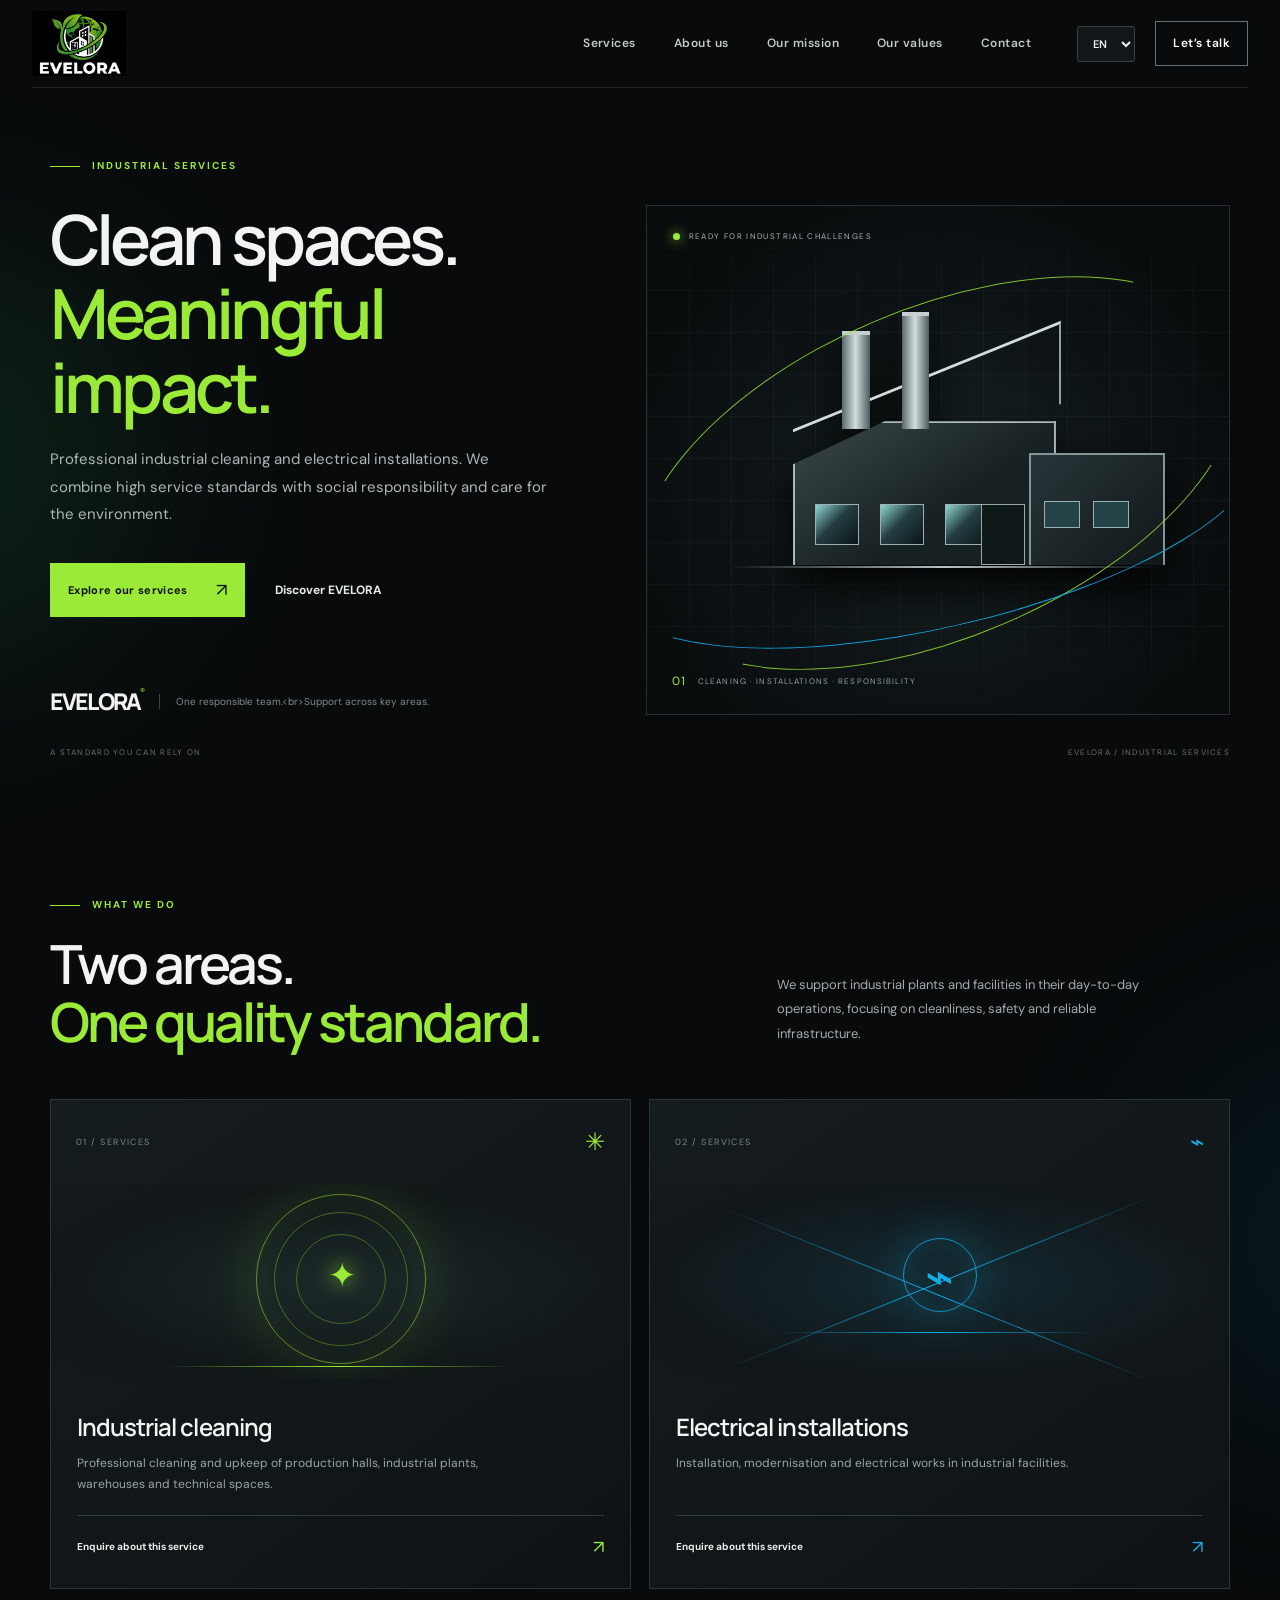
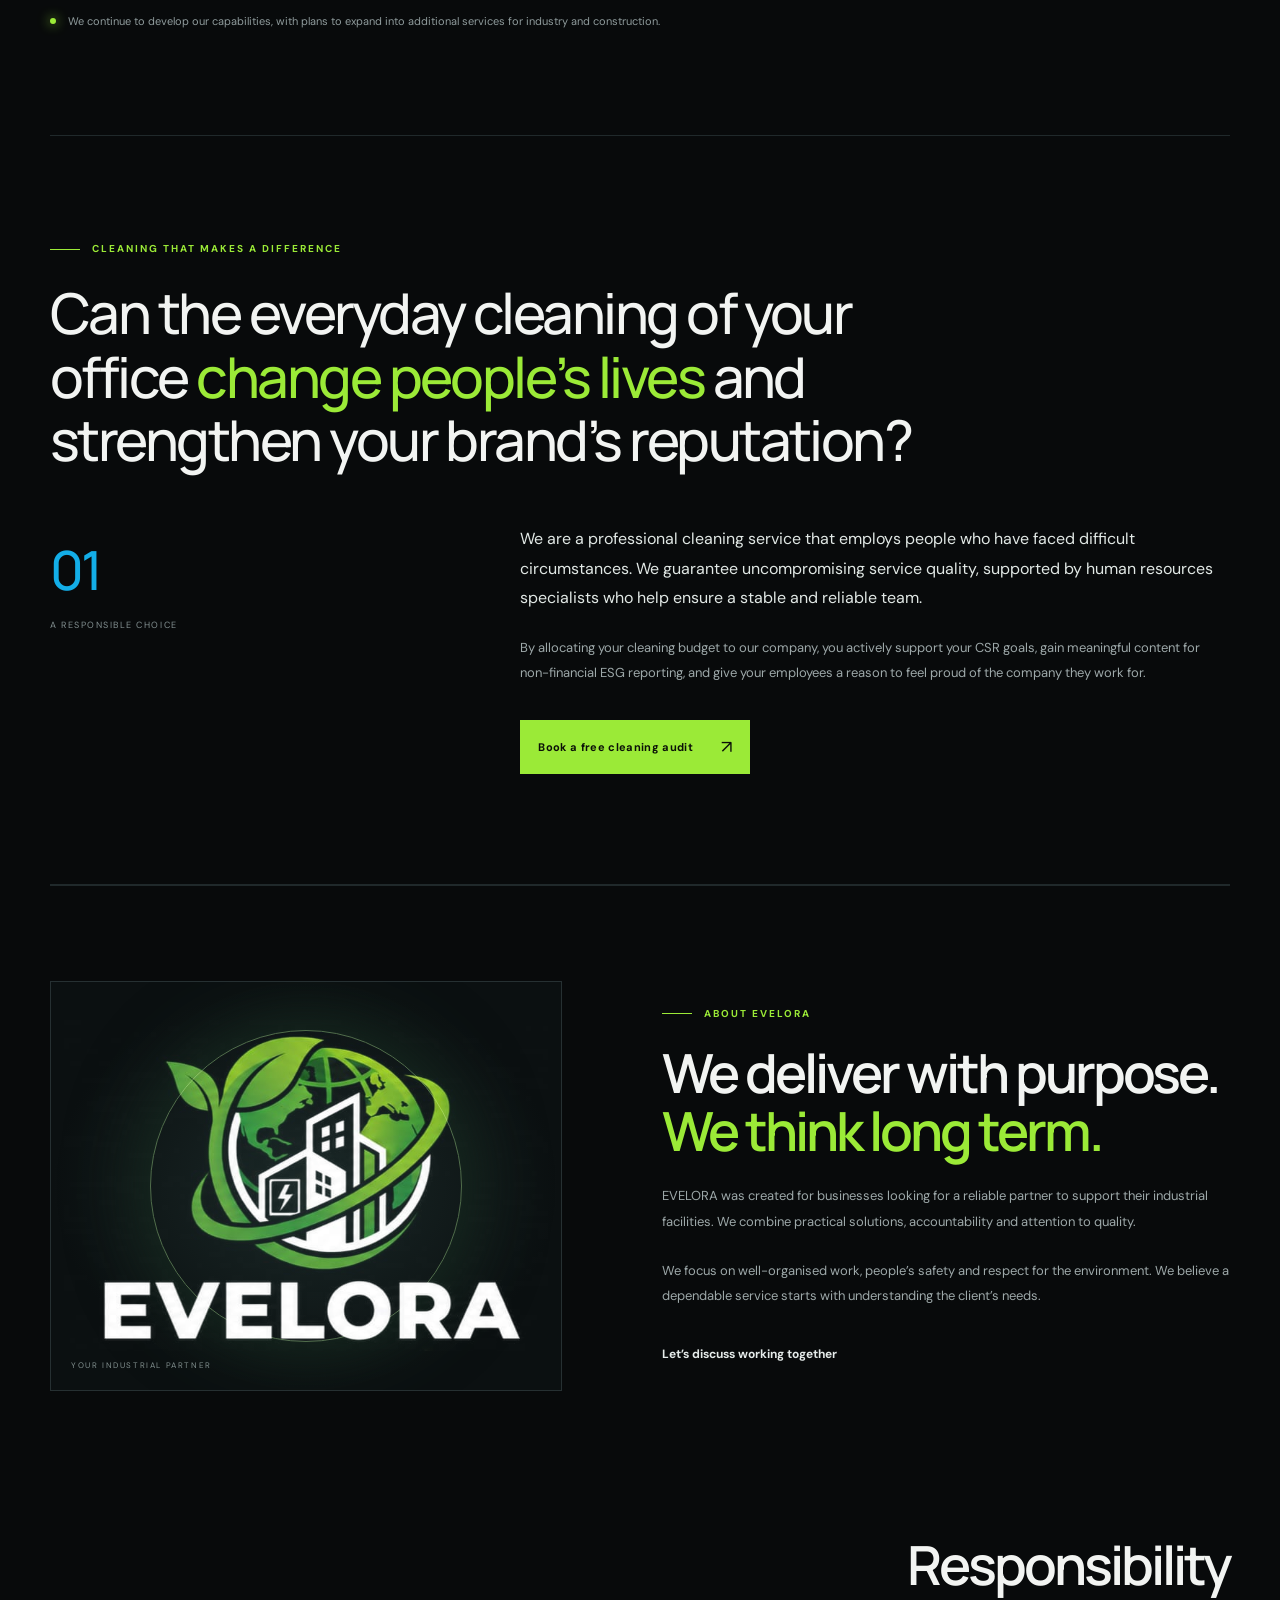
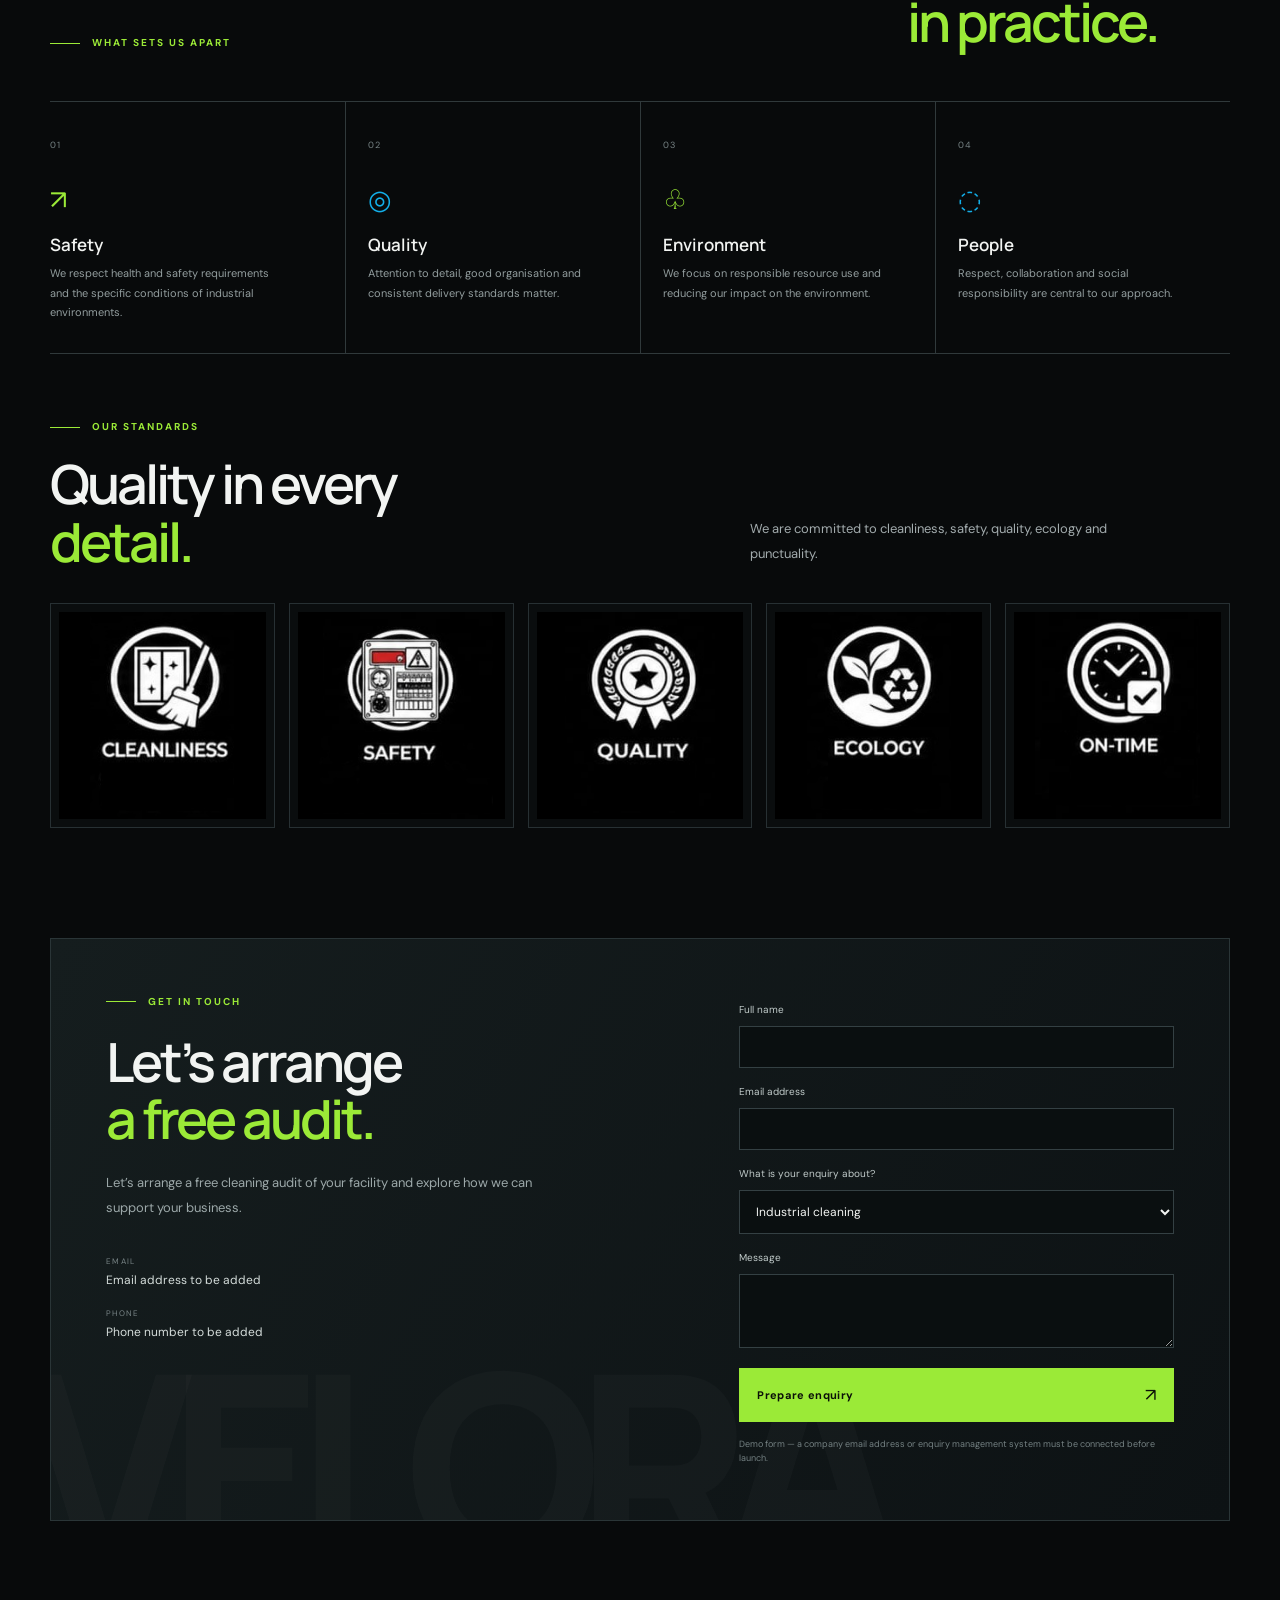
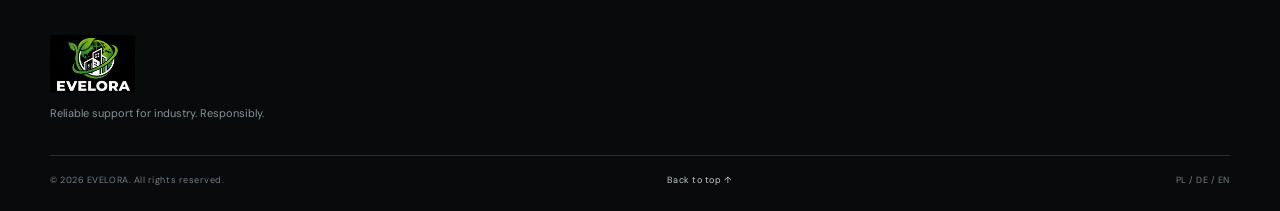
==== index.html @ bf9de06c "Pierwsza wersja strony" ====
<!doctype html>
<html lang="pl">
<head>
  <meta charset="utf-8" />
  <meta name="viewport" content="width=device-width, initial-scale=1" />
  <meta name="theme-color" content="#080a0b" />
  <meta name="description" content="EVELORA — profesjonalne sprzątanie przemysłowe i instalacje elektryczne dla obiektów przemysłowych." />
  <title>EVELORA — Industrial Services</title>
  <link rel="icon" type="image/jpeg" href="assets/sti-logo.jpeg" />
  <link rel="stylesheet" href="styles.css" />
</head>
<body>
  <div class="ambient ambient-one"></div><div class="ambient ambient-two"></div>
  <header class="site-header">
    <a class="brand" href="#top" aria-label="EVELORA — strona główna"><img src="assets/sti-logo.jpeg" alt="Logo EVELORA" /></a>
    <nav class="desktop-nav" aria-label="Main navigation">
      <a href="#services" data-i18n="navServices">Usługi</a>
      <a href="#about" data-i18n="navAbout">O nas</a>
      <a href="#impact" data-i18n="navImpact">Nasza misja</a>
      <a href="#values" data-i18n="navValues">Nasze wartości</a>
      <a href="#contact" data-i18n="navContact">Kontakt</a>
    </nav>
    <div class="header-actions">
      <label class="sr-only" for="language" data-i18n="languageLabel">Wybierz język</label>
      <select id="language" class="language-select" aria-label="Language">
        <option value="pl">PL</option><option value="de">DE</option><option value="en">EN</option>
      </select>
      <a class="header-cta" href="#contact" data-i18n="navCta">Porozmawiajmy</a>
      <button class="menu-toggle" aria-label="Open menu" aria-expanded="false"><span></span><span></span></button>
    </div>
  </header>

  <main id="top">
    <section class="hero section-wrap">
      <div class="hero-copy">
        <div class="eyebrow"><span class="eyebrow-line"></span><span data-i18n="eyebrow">USŁUGI DLA PRZEMYSŁU</span></div>
        <h1 data-i18n-html="heroTitle">Przemysł działa.<br><em>My dbamy o resztę.</em></h1>
        <p class="hero-lead" data-i18n="heroLead">Kompleksowe utrzymanie czystości i instalacje elektryczne dla wymagających obiektów przemysłowych. Odpowiedzialnie, bezpiecznie i z dbałością o każdy detal.</p>
        <div class="hero-buttons"><a class="btn btn-primary" href="#services"><span data-i18n="heroButton">Poznaj nasze usługi</span><b>↗</b></a><a class="text-link" href="#about" data-i18n="heroSecondary">Poznaj EVELORA <span>→</span></a></div>
        <div class="hero-proof"><div class="proof-mark">EVELORA<span>®</span></div><p data-i18n="heroProof">Jedna odpowiedzialna ekipa.<br />Wiele obszarów wsparcia.</p></div>
      </div>
      <div class="hero-visual" aria-label="Industrial facility illustration">
        <div class="visual-grid"></div>
        <div class="visual-tag tag-top"><span class="tag-dot green"></span><span data-i18n="tagIndustrial">GOTOWI NA WYZWANIA PRZEMYSŁU</span></div>
        <div class="visual-building">
          <div class="roof"></div><div class="factory-main"><div class="factory-window"></div><div class="factory-window"></div><div class="factory-window"></div><div class="factory-door"></div></div>
          <div class="factory-wing"><div class="wing-window"></div><div class="wing-window"></div></div>
          <div class="stack stack-one"></div><div class="stack stack-two"></div>
          <div class="ground-line"></div>
        </div>
        <div class="visual-orbit orbit-green"></div><div class="visual-orbit orbit-blue"></div>
        <div class="visual-caption"><span class="caption-number">01</span><span data-i18n="visualCaption">CZYSTOŚĆ · INSTALACJE · ODPOWIEDZIALNOŚĆ</span></div>
      </div>
      <div class="hero-bottomline"><span data-i18n="heroBottomLeft">STANDARD, NA KTÓRYM MOŻESZ POLEGAĆ</span><span>EVELORA / INDUSTRIAL SERVICES</span></div>
    </section>

    <section class="services section-wrap" id="services">
      <div class="section-heading"><div><div class="eyebrow"><span class="eyebrow-line"></span><span data-i18n="servicesEyebrow">CO ROBIMY</span></div><h2 data-i18n-html="servicesTitle">Dwa obszary.<br /><em>Jeden standard jakości.</em></h2></div><p data-i18n="servicesIntro">Wspieramy zakłady i obiekty przemysłowe w codziennym funkcjonowaniu, dbając o porządek, bezpieczeństwo i niezawodność infrastruktury.</p></div>
      <div class="service-grid">
        <article class="service-card service-clean"><div class="card-top"><span class="card-index">01 / SERVICES</span><span class="card-icon">✳</span></div><div class="service-art art-clean"><div class="clean-ring"></div><div class="clean-spark">✦</div><div class="clean-lines"></div></div><div class="card-content"><h3 data-i18n="cleanTitle">Sprzątanie przemysłowe</h3><p data-i18n="cleanText">Profesjonalne utrzymanie czystości w halach, zakładach produkcyjnych, magazynach i przestrzeniach technicznych.</p><a href="#contact" class="card-link"><span data-i18n="askAbout">Zapytaj o usługę</span><b>↗</b></a></div></article>
        <article class="service-card service-electric"><div class="card-top"><span class="card-index">02 / SERVICES</span><span class="card-icon">⌁</span></div><div class="service-art art-electric"><div class="electric-core"></div><div class="electric-path path-a"></div><div class="electric-path path-b"></div><div class="electric-path path-c"></div></div><div class="card-content"><h3 data-i18n="electricTitle">Instalacje elektryczne</h3><p data-i18n="electricText">Wykonywanie, modernizacja i prace przy instalacjach elektrycznych w obiektach przemysłowych.</p><a href="#contact" class="card-link"><span data-i18n="askAbout">Zapytaj o usługę</span><b>↗</b></a></div></article>
      </div>
      <p class="future-note"><span class="future-dot"></span><span data-i18n="futureNote">Rozwijamy kompetencje, aby w przyszłości rozszerzać ofertę o kolejne usługi dla przemysłu i budownictwa.</span></p>
    </section>

    <section class="impact section-wrap" id="impact">
      <div class="impact-heading"><div class="eyebrow"><span class="eyebrow-line"></span><span data-i18n="impactEyebrow">SPRZĄTANIE, KTÓRE MA ZNACZENIE</span></div><h2 data-i18n-html="impactTitle">Czy codzienne sprzątanie Waszego biura może <em>zmieniać ludzkie życie</em> i budować silny wizerunek Waszej marki?</h2></div>
      <div class="impact-content"><div class="impact-mark"><span class="impact-number">01</span><span data-i18n="impactMark">ODPOWIEDZIALNY WYBÓR</span></div><div class="impact-copy"><p class="impact-lead" data-i18n="impactLead">Jesteśmy profesjonalnym serwisem sprzątającym, który zatrudnia osoby po przejściach. Gwarantujemy bezkompromisową jakość usług, nad którą czuwają specjaliści od zarządzania zasobami ludzkimi, zapewniając stabilność i rzetelność personelu.</p><p data-i18n="impactBody">Przekierowując budżet na utrzymanie czystości do naszej firmy, automatycznie realizujecie założenia CSR, zyskujecie materiał do raportów niefinansowych (ESG) i dajecie pracownikom powód do dumy z firmy, w której pracują.</p><a class="btn btn-primary impact-cta" href="#contact"><span data-i18n="impactCta">Umów bezpłatny audyt czystości</span><b>↗</b></a></div></div>
    </section>

    <section class="about section-wrap" id="about"><div class="about-visual"><img src="assets/sti-logo.jpeg" alt="EVELORA" /><span class="about-vertical" data-i18n="aboutVertical">PARTNER DLA PRZEMYSŁU</span></div><div class="about-copy"><div class="eyebrow"><span class="eyebrow-line"></span><span data-i18n="aboutEyebrow">POZNAJ EVELORA</span></div><h2 data-i18n-html="aboutTitle">Działamy konkretnie.<br /><em>Myślimy długofalowo.</em></h2><p data-i18n="aboutText">EVELORA powstało z myślą o firmach, które potrzebują rzetelnego partnera do obsługi obiektów przemysłowych. Łączymy praktyczne podejście, odpowiedzialność i dbałość o standard wykonania.</p><p data-i18n="aboutText2">Stawiamy na dobrą organizację pracy, bezpieczeństwo ludzi i poszanowanie środowiska. Wierzymy, że solidna usługa zaczyna się od zrozumienia potrzeb klienta.</p><a class="text-link" href="#contact" data-i18n="aboutLink">Porozmawiajmy o współpracy <span>→</span></a></div></section>

    <section class="values section-wrap" id="values"><div class="values-head"><div class="eyebrow"><span class="eyebrow-line"></span><span data-i18n="valuesEyebrow">CO NAS WYRÓŻNIA</span></div><h2 data-i18n-html="valuesTitle">Odpowiedzialność<br /><em>w praktyce.</em></h2></div><div class="values-grid"><article class="value-item"><span class="value-num">01</span><div class="value-symbol green-symbol">↗</div><h3 data-i18n="value1Title">Bezpieczeństwo</h3><p data-i18n="value1Text">Pracujemy z poszanowaniem zasad BHP i specyfiki środowiska przemysłowego.</p></article><article class="value-item"><span class="value-num">02</span><div class="value-symbol blue-symbol">◎</div><h3 data-i18n="value2Title">Jakość</h3><p data-i18n="value2Text">Liczy się dokładność, dobra organizacja i konsekwentny standard realizacji.</p></article><article class="value-item"><span class="value-num">03</span><div class="value-symbol green-symbol">♧</div><h3 data-i18n="value3Title">Środowisko</h3><p data-i18n="value3Text">Zwracamy uwagę na racjonalne wykorzystanie zasobów i ograniczanie wpływu na otoczenie.</p></article><article class="value-item"><span class="value-num">04</span><div class="value-symbol blue-symbol">◌</div><h3 data-i18n="value4Title">Ludzie</h3><p data-i18n="value4Text">Szacunek, współpraca i odpowiedzialność społeczna są częścią naszego podejścia.</p></article></div></section>
    <section class="standards section-wrap" aria-labelledby="standardsTitle">
      <div class="standards-heading">
        <div class="eyebrow"><span class="eyebrow-line"></span><span data-i18n="standardsEyebrow">NASZE STANDARDY</span></div>
        <h2 id="standardsTitle" data-i18n-html="standardsTitle">Jakość w każdym<br /><em>detalu.</em></h2>
        <p data-i18n="standardsIntro">Dbamy o czystość, bezpieczeństwo, jakość, ekologię i terminowość.</p>
      </div>
      <div class="standards-grid">
        <article class="standard-item"><img src="assets/czystoscPL.jpeg" data-standard-image="czystosc" alt="" /><span class="sr-only" data-i18n="standardClean">Czystość</span></article>
        <article class="standard-item"><img src="assets/bazpieczenstwoPL.jpeg" data-standard-image="bazpieczenstwo" alt="" /><span class="sr-only" data-i18n="standardSafety">Bezpieczeństwo</span></article>
        <article class="standard-item"><img src="assets/jakoscPL.jpeg" data-standard-image="jakosc" alt="" /><span class="sr-only" data-i18n="standardQuality">Jakość</span></article>
        <article class="standard-item"><img src="assets/ekologiaPL.jpeg" data-standard-image="ekologia" alt="" /><span class="sr-only" data-i18n="standardEcology">Ekologia</span></article>
        <article class="standard-item"><img src="assets/terminowoPL.jpeg" data-standard-image="terminowo" alt="" /><span class="sr-only" data-i18n="standardOnTime">Terminowość</span></article>
      </div>
    </section>

    <section class="contact section-wrap" id="contact"><div class="contact-panel"><div class="contact-copy"><div class="eyebrow"><span class="eyebrow-line"></span><span data-i18n="contactEyebrow">SKONTAKTUJ SIĘ Z NAMI</span></div><h2 data-i18n-html="contactTitle">Umówmy się na<br /><em>bezpłatny audyt.</em></h2><p data-i18n="contactText">Umówmy się na bezpłatny audyt czystości Państwa obiektu i sprawdźmy, jak możemy wesprzeć Wasz biznes.</p><div class="contact-detail"><span class="detail-label" data-i18n="contactEmailLabel">E-MAIL</span><span data-i18n="contactEmailPlaceholder">Adres e-mail do uzupełnienia</span></div><div class="contact-detail"><span class="detail-label" data-i18n="contactPhoneLabel">TELEFON</span><span data-i18n="contactPhonePlaceholder">Numer telefonu do uzupełnienia</span></div></div><form class="contact-form" id="contactForm"><label for="name" data-i18n="formName">Imię i nazwisko</label><input id="name" name="name" required placeholder=" " /><label for="email" data-i18n="formEmail">Adres e-mail</label><input id="email" name="email" type="email" required placeholder=" " /><label for="service" data-i18n="formService">Czego dotyczy zapytanie?</label><select id="service" name="service"><option value="clean" data-i18n="formClean">Sprzątanie przemysłowe</option><option value="electric" data-i18n="formElectric">Instalacje elektryczne</option><option value="other" data-i18n="formOther">Inne / współpraca</option></select><label for="message" data-i18n="formMessage">Wiadomość</label><textarea id="message" name="message" rows="3" required></textarea><button class="btn btn-primary form-submit" type="submit"><span data-i18n="formSubmit">Przygotuj zapytanie</span><b>↗</b></button><p class="form-note" id="formNote" data-i18n="formNote">Formularz demonstracyjny — przed publikacją należy podłączyć firmowy adres e-mail lub system obsługi zapytań.</p></form></div></section>
  </main>

  <footer class="site-footer section-wrap"><a class="footer-brand" href="#top"><img src="assets/sti-logo.jpeg" alt="EVELORA" /></a><p data-i18n="footerClaim">Solidne wsparcie dla przemysłu. Odpowiedzialnie.</p><div class="footer-bottom"><span>© <span id="year"></span> EVELORA. <span data-i18n="rights">Wszelkie prawa zastrzeżone.</span></span><a href="#top" data-i18n="backTop">Wróć na górę ↑</a><span>PL / DE / EN</span></div></footer>
  <script src="script.js"></script>
</body>
</html>
---- styles.css ----
@import url('https://fonts.googleapis.com/css2?family=DM+Sans:wght@400;500;600;700&family=Manrope:wght@400;500;600;700;800&display=swap');
:root{--bg:#080a0b;--panel:#101416;--panel2:#141a1c;--line:#293033;--white:#f2f4f2;--muted:#a2abad;--green:#9bea37;--blue:#13aee8;--font:'DM Sans',Arial,sans-serif;--display:'Manrope','DM Sans',Arial,sans-serif}*{box-sizing:border-box}html{scroll-behavior:smooth;scroll-padding-top:90px}body{margin:0;background:var(--bg);color:var(--white);font-family:var(--font);line-height:1.6;overflow-x:hidden}a{color:inherit;text-decoration:none}.ambient{position:absolute;pointer-events:none;filter:blur(110px);opacity:.11;border-radius:50%;z-index:-1}.ambient-one{width:420px;height:420px;background:#31d47d;top:250px;left:-270px}.ambient-two{width:380px;height:380px;background:#078ecb;top:1050px;right:-260px}.section-wrap{width:min(1180px,calc(100% - 64px));margin-inline:auto}.site-header{height:88px;width:min(1320px,calc(100% - 64px));margin:auto;display:flex;align-items:center;justify-content:space-between;border-bottom:1px solid rgba(255,255,255,.09);position:relative;z-index:10}.brand{width:94px;height:74px;display:flex;align-items:center;overflow:hidden}.brand img{width:100%;height:100%;object-fit:contain}.desktop-nav{display:flex;gap:38px;margin-left:auto;margin-right:46px}.desktop-nav a,.header-cta{font-size:12px;font-weight:600;letter-spacing:.04em;color:#c2c9c9;transition:color .2s}.desktop-nav a:hover,.text-link:hover{color:var(--green)}.header-actions{display:flex;align-items:center;gap:20px}.language-select{background:#111719;color:#eaf0ef;border:1px solid #354044;border-radius:3px;padding:9px 11px;font:600 11px var(--font);cursor:pointer}.header-cta{border:1px solid #657174;padding:12px 17px;color:white}.header-cta:hover{border-color:var(--green);color:var(--green)}.menu-toggle{display:none;background:none;border:0;padding:8px}.menu-toggle span{display:block;width:22px;height:2px;background:#fff;margin:5px}.hero{min-height:670px;display:grid;grid-template-columns:1fr 1.04fr;align-items:center;gap:34px;padding-top:55px;position:relative}.hero-copy{padding:15px 0 60px;position:relative;z-index:2}.eyebrow{display:flex;align-items:center;gap:12px;color:var(--green);font-size:10px;font-weight:700;letter-spacing:.2em}.eyebrow-line{height:1px;width:30px;background:var(--green)}h1,h2,h3,p{margin-top:0}h1,h2{font-family:var(--display);letter-spacing:-.055em;font-weight:600;line-height:1.07}h1{font-size:clamp(43px,5.4vw,70px);margin:28px 0 22px}h1 em,h2 em{font-style:normal;color:var(--green)}.hero-lead{max-width:500px;color:#aeb7b8;font-size:15px;line-height:1.85}.hero-buttons{display:flex;align-items:center;gap:30px;margin-top:34px}.btn{display:inline-flex;align-items:center;justify-content:space-between;gap:28px;padding:15px 18px;border:0;font:700 11px var(--font);letter-spacing:.03em;cursor:pointer}.btn-primary{background:var(--green);color:#0b1008;transition:transform .2s,background .2s}.btn-primary:hover{background:#b4ff59;transform:translateY(-2px)}.btn b{font-size:18px;font-weight:400}.text-link{font-size:12px;font-weight:700;color:#e5ebea;transition:color .2s}.text-link span{color:var(--green);margin-left:8px;font-size:17px}.hero-proof{display:flex;align-items:center;gap:16px;margin-top:68px}.proof-mark{font:800 23px var(--display);letter-spacing:-.08em;color:#f1f3f2}.proof-mark span{font:10px var(--font);vertical-align:top;color:var(--green)}.hero-proof p{font-size:10px;line-height:1.5;color:#7f8a8c;margin:0;padding-left:16px;border-left:1px solid #3a4446}.hero-visual{height:510px;position:relative;overflow:hidden;background:radial-gradient(ellipse at 50% 56%,#1b2828 0%,#0d1315 48%,#090c0d 78%);border:1px solid #263033}.visual-grid{position:absolute;inset:0;background-image:linear-gradient(rgba(255,255,255,.035) 1px,transparent 1px),linear-gradient(90deg,rgba(255,255,255,.035) 1px,transparent 1px);background-size:42px 42px;mask-image:linear-gradient(transparent,#000 20%,#000 80%,transparent)}.visual-tag{position:absolute;top:24px;left:26px;z-index:4;font-size:8px;letter-spacing:.17em;color:#aab4b4;display:flex;align-items:center;gap:9px}.tag-dot,.future-dot{width:7px;height:7px;border-radius:50%;background:var(--green);box-shadow:0 0 12px var(--green)}.visual-building{position:absolute;width:78%;height:48%;left:11%;top:27%;filter:drop-shadow(0 20px 25px #000)}.factory-main{position:absolute;left:18%;bottom:9%;width:58%;height:59%;border:2px solid #aab8b9;border-bottom:0;background:linear-gradient(145deg,#39484a,#172022 60%);clip-path:polygon(0 30%,35% 0,100% 0,100% 100%,0 100%)}.roof{position:absolute;left:18%;top:13%;width:59%;height:34%;border-top:3px solid #d4dddd;transform:skewY(-22deg);border-right:2px solid #91a1a3}.factory-wing{position:absolute;right:0;bottom:9%;width:30%;height:46%;border:2px solid #849597;background:linear-gradient(135deg,#283538,#101719);border-bottom:0}.factory-window{display:inline-block;width:17%;height:29%;margin:31% 0 0 8%;border:1px solid #9cb0b1;background:linear-gradient(135deg,#8dd6d0,#243e42 45%,#0b1416)}.factory-door{position:absolute;bottom:0;right:11%;height:43%;width:17%;border:1px solid #9aa8a8;background:#10191a}.wing-window{display:inline-block;width:27%;height:24%;margin:35% 0 0 10%;border:1px solid #9cb0b1;background:#244347}.stack{position:absolute;bottom:65%;width:6%;height:40%;background:linear-gradient(90deg,#58696b,#d4dddd 48%,#4b5b5d);border-top:4px solid #c7d0d0}.stack-one{left:29%}.stack-two{left:42%;height:48%;bottom:65%}.ground-line{position:absolute;bottom:8%;left:4%;width:95%;height:2px;background:linear-gradient(90deg,transparent,#b7c5c4,transparent)}.visual-orbit{position:absolute;border:1px solid transparent;border-radius:50%;transform:rotate(-23deg)}.orbit-green{width:110%;height:65%;left:-5%;top:20%;border-top-color:#9bea37;border-bottom-color:#9bea37;opacity:.8}.orbit-blue{width:115%;height:44%;left:-8%;top:39%;border-bottom-color:#12aee8;opacity:.9;transform:rotate(-13deg)}.visual-caption{position:absolute;bottom:23px;left:25px;right:25px;display:flex;align-items:center;gap:12px;font-size:8px;letter-spacing:.14em;color:#94a0a1}.caption-number{color:var(--green);font-size:12px}.hero-bottomline{position:absolute;bottom:18px;left:0;right:0;display:flex;justify-content:space-between;font-size:8px;letter-spacing:.16em;color:#667173}.services{padding:120px 0 105px}.section-heading{display:grid;grid-template-columns:1fr .7fr;align-items:end;gap:80px;margin-bottom:48px}.section-heading h2,.about h2,.values h2,.contact h2{font-size:clamp(36px,4.3vw,54px);margin:22px 0 0}.section-heading>p{max-width:400px;color:var(--muted);font-size:13px;line-height:1.9;margin-bottom:4px}.service-grid{display:grid;grid-template-columns:1fr 1fr;gap:18px}.service-card{min-height:490px;background:linear-gradient(145deg,#151c1e,#0e1214);border:1px solid #2a3436;position:relative;overflow:hidden;display:flex;flex-direction:column}.card-top{padding:23px 25px;display:flex;justify-content:space-between;align-items:center;position:relative;z-index:2}.card-index{font-size:9px;letter-spacing:.16em;color:#788486}.card-icon{font-size:24px;color:var(--green)}.service-electric .card-icon{color:var(--blue)}.service-art{height:195px;position:relative;overflow:hidden;background:radial-gradient(ellipse at center,#1c2929,#111718 68%,transparent)}.clean-ring{position:absolute;width:170px;height:170px;border:1px solid rgba(155,234,55,.55);border-radius:50%;left:calc(50% - 85px);top:10px;box-shadow:0 0 55px rgba(155,234,55,.12),inset 0 0 35px rgba(155,234,55,.08)}.clean-ring:before,.clean-ring:after{content:'';position:absolute;border:1px solid rgba(155,234,55,.35);border-radius:50%;inset:17px}.clean-ring:after{inset:39px}.clean-spark{position:absolute;left:calc(50% - 13px);top:65px;font-size:34px;color:var(--green);text-shadow:0 0 20px #9bea37}.clean-lines{position:absolute;bottom:12px;left:20%;width:60%;height:1px;background:linear-gradient(90deg,transparent,var(--green),transparent)}.art-electric{background:radial-gradient(ellipse at center,#142a32,#111719 70%,transparent)}.electric-core{position:absolute;width:74px;height:74px;border:1px solid rgba(19,174,232,.8);border-radius:50%;left:calc(50% - 37px);top:54px;box-shadow:0 0 45px rgba(19,174,232,.24),inset 0 0 28px rgba(19,174,232,.15)}.electric-core:after{content:'⌁';position:absolute;inset:0;display:grid;place-items:center;font-size:48px;color:var(--blue)}.electric-path{position:absolute;height:1px;background:linear-gradient(90deg,transparent,var(--blue),transparent);transform:rotate(-22deg);width:80%;left:10%;top:50%}.path-b{transform:rotate(22deg);top:57%}.path-c{transform:rotate(0);top:76%;width:55%;left:22%}.card-content{padding:20px 26px 26px;margin-top:auto}.card-content h3{font:600 24px var(--display);letter-spacing:-.04em;margin-bottom:10px}.card-content p{font-size:12px;line-height:1.8;color:#9ba6a7;max-width:430px;min-height:44px}.card-link{display:flex;justify-content:space-between;align-items:center;border-top:1px solid #303a3c;padding-top:17px;margin-top:18px;font-size:10px;font-weight:700;color:#e8efed}.card-link b{font-size:18px;color:var(--green);font-weight:400}.service-electric .card-link b{color:var(--blue)}.future-note{display:flex;align-items:center;gap:12px;color:#8f9b9c;font-size:11px;margin:24px 0 0}.future-dot{flex:none;width:6px;height:6px}.about{display:grid;grid-template-columns:.9fr 1fr;gap:100px;align-items:center;padding:95px 0 120px;border-top:1px solid #20292b}.about-visual{height:410px;position:relative;background:radial-gradient(ellipse at center,#1a2827,#0b1011 70%);border:1px solid #263032;display:flex;align-items:center;justify-content:center;overflow:hidden}.about-visual:before{content:'';position:absolute;width:310px;height:310px;border:1px solid #506d4b;border-radius:50%;box-shadow:0 0 80px #172d20}.about-visual img{position:relative;width:95%;height:95%;object-fit:contain;mix-blend-mode:screen}.about-vertical{position:absolute;bottom:18px;left:20px;font-size:8px;letter-spacing:.2em;color:#82908f}.about-copy>p{color:#9da8a9;font-size:13px;line-height:1.95;margin:24px 0}.about-copy>p+p{margin-top:0}.about-copy .text-link{display:inline-block;margin-top:12px}.values{padding:25px 0 65px}.values-head{display:flex;justify-content:space-between;align-items:end;margin-bottom:50px}.values-head h2{margin:0}.values-grid{display:grid;grid-template-columns:repeat(4,1fr);border-top:1px solid #30393b;border-bottom:1px solid #30393b}.value-item{padding:28px 22px 30px 0;min-height:220px;position:relative}.value-item+.value-item{border-left:1px solid #30393b;padding-left:22px}.value-num{font-size:9px;letter-spacing:.15em;color:#778385}.value-symbol{font-size:27px;margin:22px 0 12px}.green-symbol{color:var(--green)}.blue-symbol{color:var(--blue)}.value-item h3{font:600 17px var(--display);margin-bottom:8px}.value-item p{font-size:11px;line-height:1.8;color:#929d9e;margin:0;max-width:230px}.contact{padding:0 0 110px}.contact-panel{background:linear-gradient(120deg,#151d1e,#0d1214);border:1px solid #2a3537;padding:55px;display:grid;grid-template-columns:1fr .8fr;gap:90px;position:relative;overflow:hidden}.contact-panel:after{content:'EVELORA';position:absolute;right:30%;bottom:-120px;font:800 260px var(--display);color:rgba(255,255,255,.018);letter-spacing:-.1em;pointer-events:none}.contact-copy,.contact-form{position:relative;z-index:1}.contact h2{margin:23px 0}.contact-copy>p{max-width:430px;font-size:13px;line-height:1.9;color:#9ca8a9;margin-bottom:34px}.contact-detail{display:flex;flex-direction:column;gap:4px;margin-top:16px;color:#d4dcda;font-size:12px}.detail-label{font-size:8px;letter-spacing:.17em;color:#788486}.contact-form{display:flex;flex-direction:column;gap:8px}.contact-form label{font-size:10px;color:#c1cbca;margin-top:8px}.contact-form input,.contact-form select,.contact-form textarea{width:100%;background:#0a0f10;border:1px solid #344043;color:#f2f4f2;padding:12px;font:12px var(--font);border-radius:0;outline:none}.contact-form input:focus,.contact-form select:focus,.contact-form textarea:focus{border-color:var(--green)}.contact-form select option{background:#111}.contact-form textarea{resize:vertical}.form-submit{margin-top:12px;width:100%}.form-note{font-size:9px;line-height:1.6;color:#748082;margin:7px 0 0}.site-footer{padding:0 0 24px}.footer-brand{display:block;width:85px;height:66px;overflow:hidden}.footer-brand img{width:100%;height:100%;object-fit:contain}.site-footer>p{font-size:11px;color:#879394;margin:8px 0 32px}.footer-bottom{border-top:1px solid #263033;padding-top:17px;display:flex;justify-content:space-between;color:#748082;font-size:9px;letter-spacing:.06em}.footer-bottom a{color:#c2ccca}.sr-only{position:absolute;width:1px;height:1px;padding:0;margin:-1px;overflow:hidden;clip:rect(0,0,0,0);white-space:nowrap;border:0}
.standards{padding:0 0 110px}.standards-heading{display:grid;grid-template-columns:1fr .75fr;align-items:end;gap:12px 60px;margin-bottom:32px}.standards-heading .eyebrow{grid-column:1 / -1}.standards-heading h2{font-size:clamp(36px,4.3vw,54px);margin:8px 0 0}.standards-heading>p{max-width:400px;color:var(--muted);font-size:13px;line-height:1.9;margin:0 0 4px}.standards-grid{display:grid;grid-template-columns:repeat(5,minmax(0,1fr));gap:14px}.standard-item{margin:0;padding:8px;background:#0a0d0e;border:1px solid #273033;overflow:hidden}.standard-item img{display:block;width:100%;aspect-ratio:1;object-fit:contain;background:#000}@media(max-width:900px){.standards-grid{grid-template-columns:repeat(3,minmax(0,1fr))}.desktop-nav{gap:20px;margin-right:22px}.hero{grid-template-columns:1fr 1fr;min-height:600px}.hero-visual{height:430px}.about{gap:45px}.contact-panel{gap:40px;padding:40px}.values-grid{grid-template-columns:repeat(2,1fr)}.value-item:nth-child(3){border-left:0;padding-left:0;border-top:1px solid #30393b}.value-item:nth-child(4){border-top:1px solid #30393b}}
@media(max-width:680px){.standards-heading{grid-template-columns:1fr;gap:14px}.standards-heading .eyebrow{grid-column:auto}.standards-grid{grid-template-columns:repeat(2,minmax(0,1fr));gap:10px}.section-wrap,.site-header{width:calc(100% - 38px)}.site-header{height:72px}.brand{width:75px;height:62px}.desktop-nav{display:none;position:absolute;top:72px;left:-19px;right:-19px;background:#0d1214;border-bottom:1px solid #303a3c;padding:22px 24px;flex-direction:column;gap:20px}.desktop-nav.open{display:flex}.header-actions{gap:10px}.header-cta{display:none}.menu-toggle{display:block}.hero{display:flex;flex-direction:column;align-items:stretch;padding-top:58px;gap:18px;min-height:0}.hero-copy{padding:0 0 20px}.hero h1{font-size:clamp(43px,12vw,60px)}.hero-lead{font-size:13px}.hero-proof{margin-top:38px}.hero-visual{height:360px}.hero-bottomline{position:static;padding:20px 0 0;font-size:7px}.services{padding:85px 0 75px}.section-heading{display:block;margin-bottom:30px}.section-heading>p{margin-top:24px}.section-heading h2,.about h2,.values h2,.contact h2{font-size:39px}.service-grid{grid-template-columns:1fr;gap:14px}.service-card{min-height:460px}.about{grid-template-columns:1fr;gap:35px;padding:70px 0 85px}.about-visual{height:320px}.about-visual:before{width:250px;height:250px}.about-visual img{width:100%;height:100%}.values{padding:0 0 85px}.values-head{display:block;margin-bottom:32px}.values-head h2{margin-top:20px}.values-grid{grid-template-columns:1fr 1fr}.value-item{padding:22px 12px 24px 0;min-height:205px}.value-item+.value-item{padding-left:13px}.value-item:nth-child(3){padding-left:0}.value-item h3{font-size:15px}.value-item p{font-size:10px}.contact{padding-bottom:75px}.contact-panel{grid-template-columns:1fr;padding:30px 22px;gap:32px}.contact-panel:after{font-size:180px;right:0}.contact-copy>p{font-size:12px}.footer-bottom{gap:12px;flex-wrap:wrap;font-size:8px}.footer-bottom span:first-child{width:100%}}

/* Social impact / CSR section */
.impact{padding:105px 0 110px;border-top:1px solid #20292b;border-bottom:1px solid #20292b;}
.impact-heading{max-width:900px;margin-bottom:52px;}
.impact-heading h2{font-size:clamp(34px,4.4vw,58px);line-height:1.13;letter-spacing:-.045em;margin:24px 0 0;font-weight:500;}
.impact-heading h2 em{font-style:normal;color:var(--green);}
.impact-content{display:grid;grid-template-columns:.55fr 1fr;gap:80px;align-items:start;}
.impact-mark{display:flex;flex-direction:column;gap:12px;color:#839091;font-size:9px;letter-spacing:.17em;padding-top:8px;}
.impact-number{font:500 54px var(--display);letter-spacing:-.06em;color:var(--blue);}
.impact-copy{max-width:720px;}
.impact-copy p{font-size:13px;line-height:1.95;color:#9da8a9;margin:0 0 22px;}
.impact-copy .impact-lead{font-size:16px;line-height:1.85;color:#e1e8e5;}
.impact-cta{display:inline-flex;margin-top:12px;}
@media(max-width:680px){.impact{padding:75px 0 80px}.impact-heading{margin-bottom:32px}.impact-heading h2{font-size:37px}.impact-content{grid-template-columns:1fr;gap:24px}.impact-number{font-size:38px}.impact-copy .impact-lead{font-size:14px}}
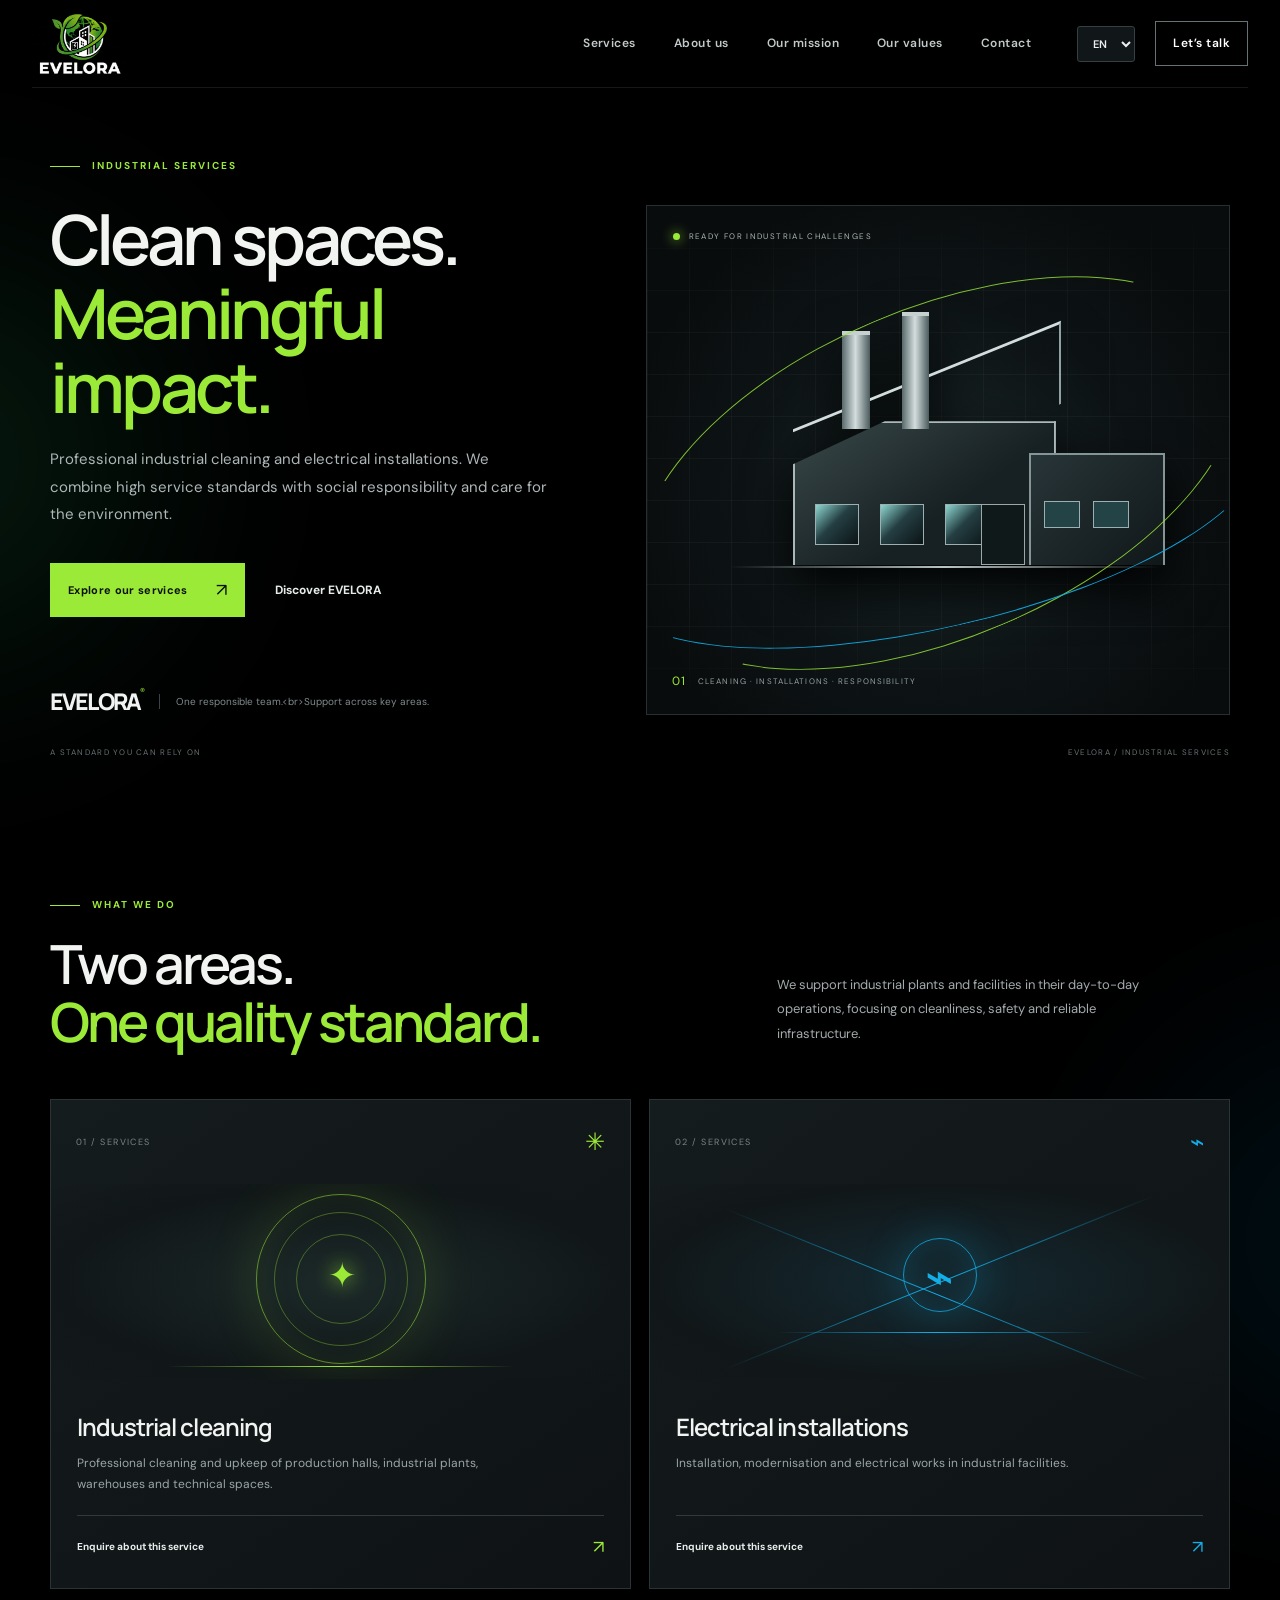
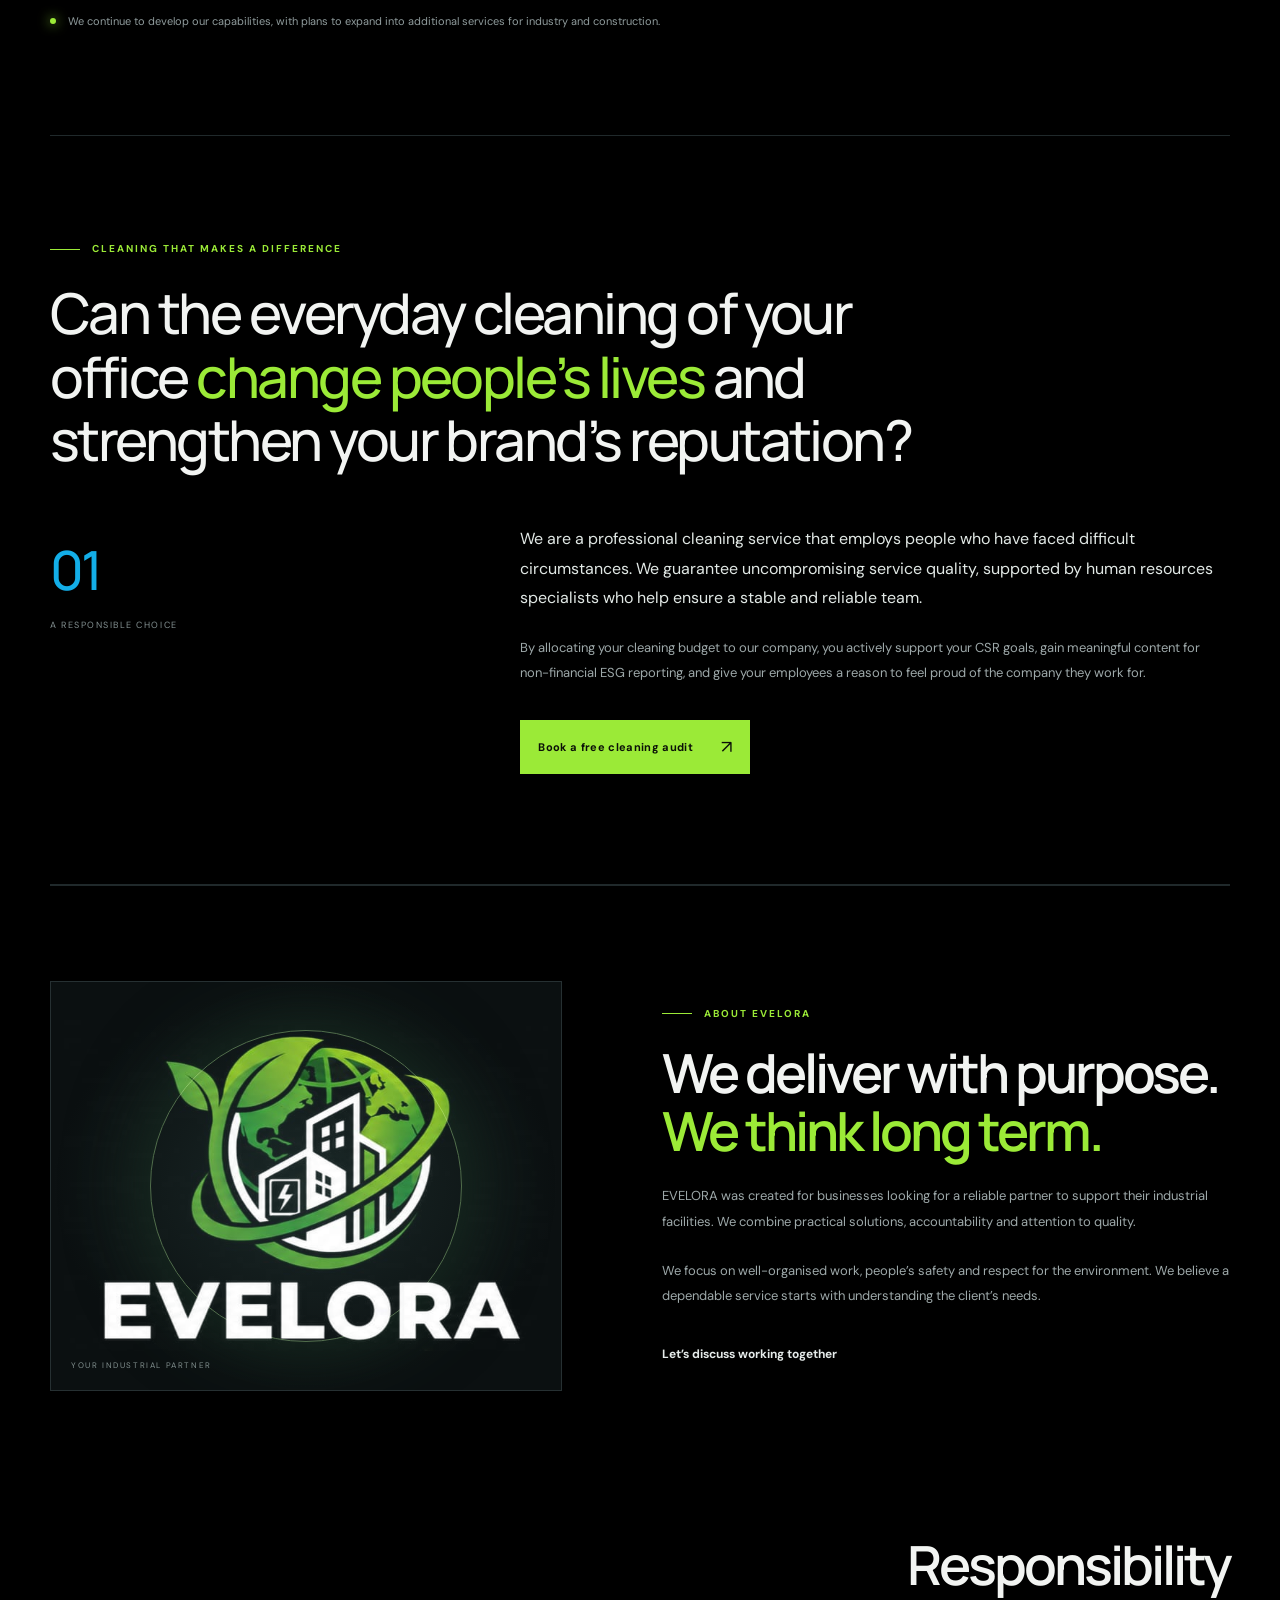
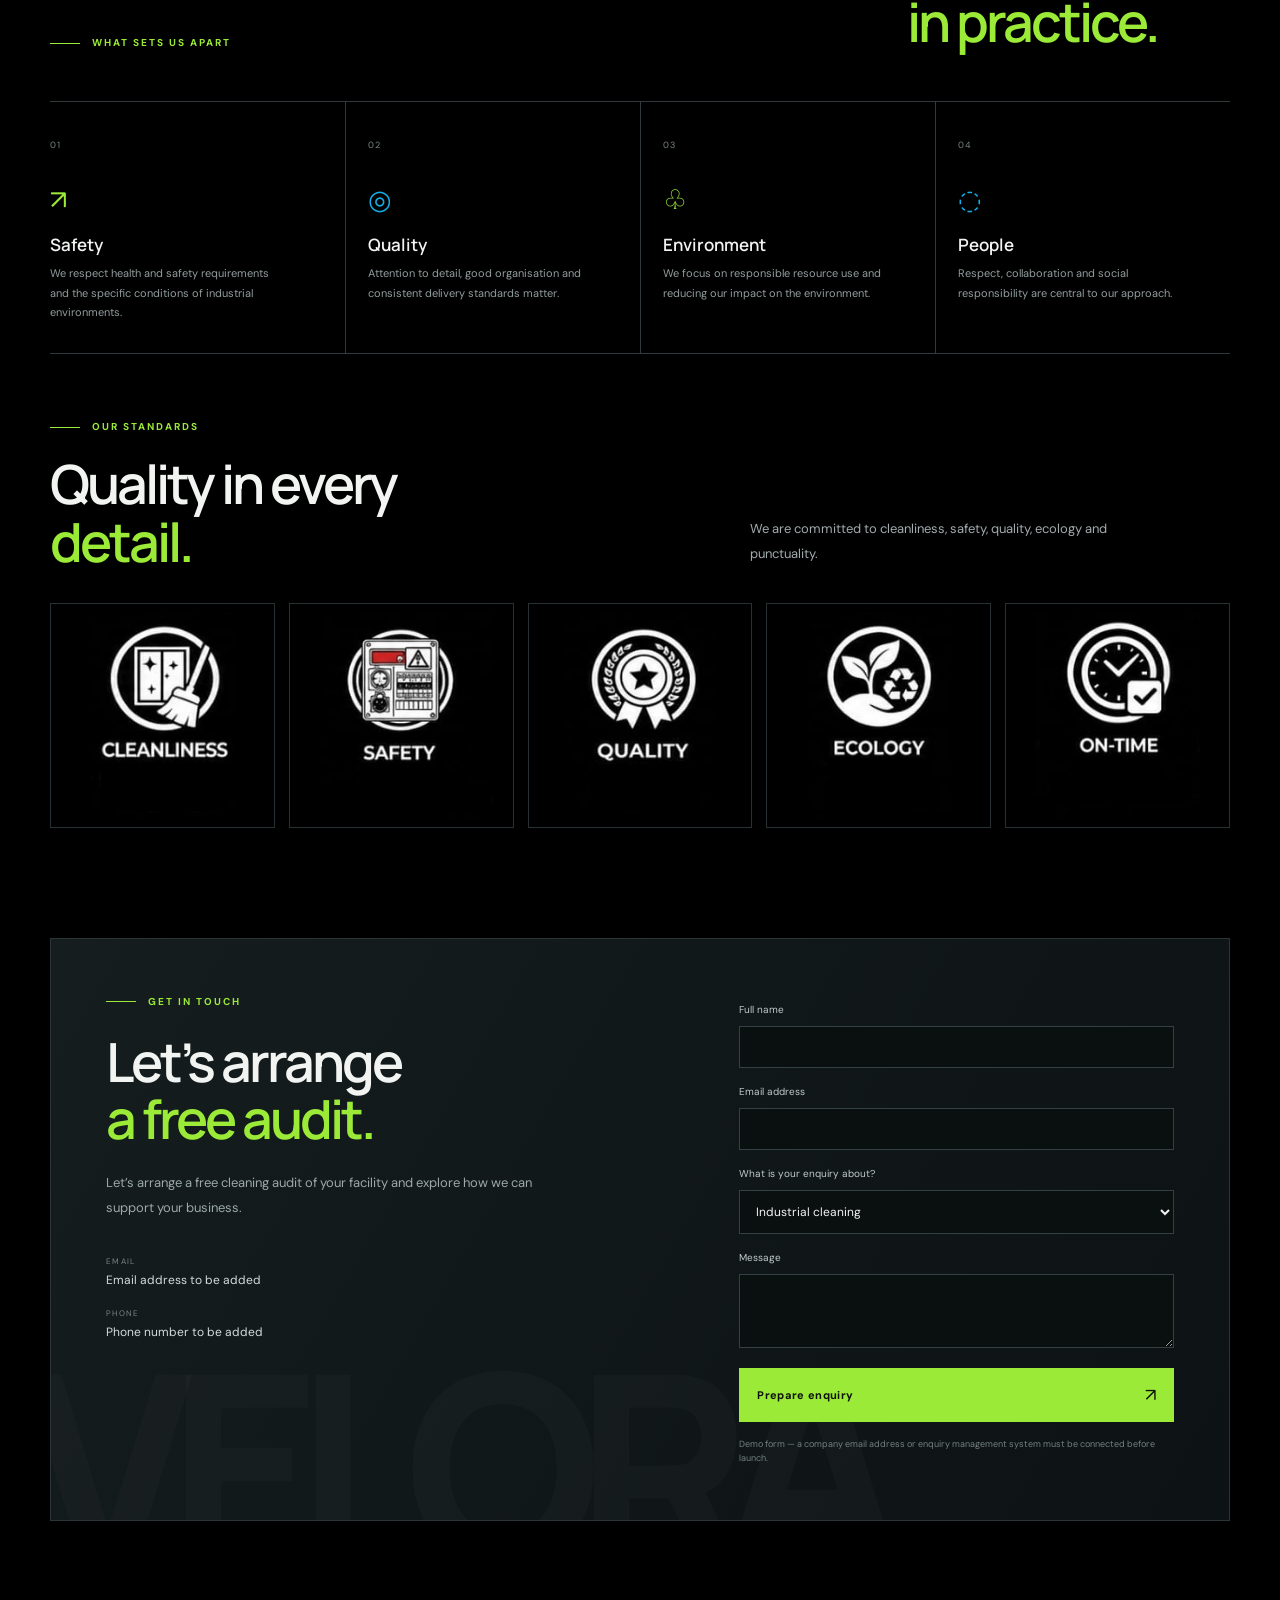
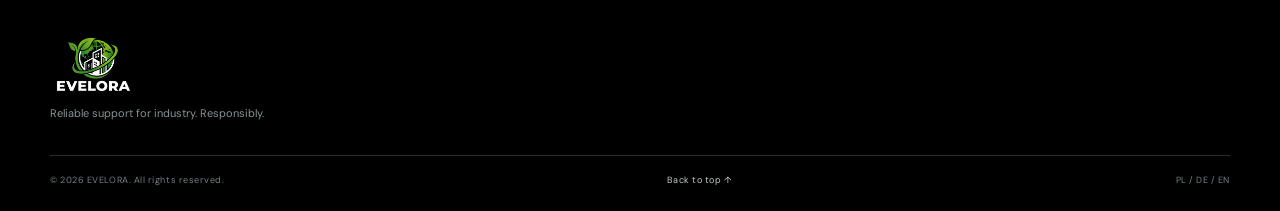
==== commit 369ea317: "Dopasuj tło strony do grafik Co-authored-by: Copilot <223556219+Copilot@users.noreply.github.com>" ====
--- a/index.html
+++ b/index.html
@@ -3,7 +3,7 @@
 <head>
   <meta charset="utf-8" />
   <meta name="viewport" content="width=device-width, initial-scale=1" />
-  <meta name="theme-color" content="#080a0b" />
+  <meta name="theme-color" content="#000" />
   <meta name="description" content="EVELORA — profesjonalne sprzątanie przemysłowe i instalacje elektryczne dla obiektów przemysłowych." />
   <title>EVELORA — Industrial Services</title>
   <link rel="icon" type="image/jpeg" href="assets/sti-logo.jpeg" />
--- a/styles.css
+++ b/styles.css
@@ -1,5 +1,5 @@
 @import url('https://fonts.googleapis.com/css2?family=DM+Sans:wght@400;500;600;700&family=Manrope:wght@400;500;600;700;800&display=swap');
-:root{--bg:#080a0b;--panel:#101416;--panel2:#141a1c;--line:#293033;--white:#f2f4f2;--muted:#a2abad;--green:#9bea37;--blue:#13aee8;--font:'DM Sans',Arial,sans-serif;--display:'Manrope','DM Sans',Arial,sans-serif}*{box-sizing:border-box}html{scroll-behavior:smooth;scroll-padding-top:90px}body{margin:0;background:var(--bg);color:var(--white);font-family:var(--font);line-height:1.6;overflow-x:hidden}a{color:inherit;text-decoration:none}.ambient{position:absolute;pointer-events:none;filter:blur(110px);opacity:.11;border-radius:50%;z-index:-1}.ambient-one{width:420px;height:420px;background:#31d47d;top:250px;left:-270px}.ambient-two{width:380px;height:380px;background:#078ecb;top:1050px;right:-260px}.section-wrap{width:min(1180px,calc(100% - 64px));margin-inline:auto}.site-header{height:88px;width:min(1320px,calc(100% - 64px));margin:auto;display:flex;align-items:center;justify-content:space-between;border-bottom:1px solid rgba(255,255,255,.09);position:relative;z-index:10}.brand{width:94px;height:74px;display:flex;align-items:center;overflow:hidden}.brand img{width:100%;height:100%;object-fit:contain}.desktop-nav{display:flex;gap:38px;margin-left:auto;margin-right:46px}.desktop-nav a,.header-cta{font-size:12px;font-weight:600;letter-spacing:.04em;color:#c2c9c9;transition:color .2s}.desktop-nav a:hover,.text-link:hover{color:var(--green)}.header-actions{display:flex;align-items:center;gap:20px}.language-select{background:#111719;color:#eaf0ef;border:1px solid #354044;border-radius:3px;padding:9px 11px;font:600 11px var(--font);cursor:pointer}.header-cta{border:1px solid #657174;padding:12px 17px;color:white}.header-cta:hover{border-color:var(--green);color:var(--green)}.menu-toggle{display:none;background:none;border:0;padding:8px}.menu-toggle span{display:block;width:22px;height:2px;background:#fff;margin:5px}.hero{min-height:670px;display:grid;grid-template-columns:1fr 1.04fr;align-items:center;gap:34px;padding-top:55px;position:relative}.hero-copy{padding:15px 0 60px;position:relative;z-index:2}.eyebrow{display:flex;align-items:center;gap:12px;color:var(--green);font-size:10px;font-weight:700;letter-spacing:.2em}.eyebrow-line{height:1px;width:30px;background:var(--green)}h1,h2,h3,p{margin-top:0}h1,h2{font-family:var(--display);letter-spacing:-.055em;font-weight:600;line-height:1.07}h1{font-size:clamp(43px,5.4vw,70px);margin:28px 0 22px}h1 em,h2 em{font-style:normal;color:var(--green)}.hero-lead{max-width:500px;color:#aeb7b8;font-size:15px;line-height:1.85}.hero-buttons{display:flex;align-items:center;gap:30px;margin-top:34px}.btn{display:inline-flex;align-items:center;justify-content:space-between;gap:28px;padding:15px 18px;border:0;font:700 11px var(--font);letter-spacing:.03em;cursor:pointer}.btn-primary{background:var(--green);color:#0b1008;transition:transform .2s,background .2s}.btn-primary:hover{background:#b4ff59;transform:translateY(-2px)}.btn b{font-size:18px;font-weight:400}.text-link{font-size:12px;font-weight:700;color:#e5ebea;transition:color .2s}.text-link span{color:var(--green);margin-left:8px;font-size:17px}.hero-proof{display:flex;align-items:center;gap:16px;margin-top:68px}.proof-mark{font:800 23px var(--display);letter-spacing:-.08em;color:#f1f3f2}.proof-mark span{font:10px var(--font);vertical-align:top;color:var(--green)}.hero-proof p{font-size:10px;line-height:1.5;color:#7f8a8c;margin:0;padding-left:16px;border-left:1px solid #3a4446}.hero-visual{height:510px;position:relative;overflow:hidden;background:radial-gradient(ellipse at 50% 56%,#1b2828 0%,#0d1315 48%,#090c0d 78%);border:1px solid #263033}.visual-grid{position:absolute;inset:0;background-image:linear-gradient(rgba(255,255,255,.035) 1px,transparent 1px),linear-gradient(90deg,rgba(255,255,255,.035) 1px,transparent 1px);background-size:42px 42px;mask-image:linear-gradient(transparent,#000 20%,#000 80%,transparent)}.visual-tag{position:absolute;top:24px;left:26px;z-index:4;font-size:8px;letter-spacing:.17em;color:#aab4b4;display:flex;align-items:center;gap:9px}.tag-dot,.future-dot{width:7px;height:7px;border-radius:50%;background:var(--green);box-shadow:0 0 12px var(--green)}.visual-building{position:absolute;width:78%;height:48%;left:11%;top:27%;filter:drop-shadow(0 20px 25px #000)}.factory-main{position:absolute;left:18%;bottom:9%;width:58%;height:59%;border:2px solid #aab8b9;border-bottom:0;background:linear-gradient(145deg,#39484a,#172022 60%);clip-path:polygon(0 30%,35% 0,100% 0,100% 100%,0 100%)}.roof{position:absolute;left:18%;top:13%;width:59%;height:34%;border-top:3px solid #d4dddd;transform:skewY(-22deg);border-right:2px solid #91a1a3}.factory-wing{position:absolute;right:0;bottom:9%;width:30%;height:46%;border:2px solid #849597;background:linear-gradient(135deg,#283538,#101719);border-bottom:0}.factory-window{display:inline-block;width:17%;height:29%;margin:31% 0 0 8%;border:1px solid #9cb0b1;background:linear-gradient(135deg,#8dd6d0,#243e42 45%,#0b1416)}.factory-door{position:absolute;bottom:0;right:11%;height:43%;width:17%;border:1px solid #9aa8a8;background:#10191a}.wing-window{display:inline-block;width:27%;height:24%;margin:35% 0 0 10%;border:1px solid #9cb0b1;background:#244347}.stack{position:absolute;bottom:65%;width:6%;height:40%;background:linear-gradient(90deg,#58696b,#d4dddd 48%,#4b5b5d);border-top:4px solid #c7d0d0}.stack-one{left:29%}.stack-two{left:42%;height:48%;bottom:65%}.ground-line{position:absolute;bottom:8%;left:4%;width:95%;height:2px;background:linear-gradient(90deg,transparent,#b7c5c4,transparent)}.visual-orbit{position:absolute;border:1px solid transparent;border-radius:50%;transform:rotate(-23deg)}.orbit-green{width:110%;height:65%;left:-5%;top:20%;border-top-color:#9bea37;border-bottom-color:#9bea37;opacity:.8}.orbit-blue{width:115%;height:44%;left:-8%;top:39%;border-bottom-color:#12aee8;opacity:.9;transform:rotate(-13deg)}.visual-caption{position:absolute;bottom:23px;left:25px;right:25px;display:flex;align-items:center;gap:12px;font-size:8px;letter-spacing:.14em;color:#94a0a1}.caption-number{color:var(--green);font-size:12px}.hero-bottomline{position:absolute;bottom:18px;left:0;right:0;display:flex;justify-content:space-between;font-size:8px;letter-spacing:.16em;color:#667173}.services{padding:120px 0 105px}.section-heading{display:grid;grid-template-columns:1fr .7fr;align-items:end;gap:80px;margin-bottom:48px}.section-heading h2,.about h2,.values h2,.contact h2{font-size:clamp(36px,4.3vw,54px);margin:22px 0 0}.section-heading>p{max-width:400px;color:var(--muted);font-size:13px;line-height:1.9;margin-bottom:4px}.service-grid{display:grid;grid-template-columns:1fr 1fr;gap:18px}.service-card{min-height:490px;background:linear-gradient(145deg,#151c1e,#0e1214);border:1px solid #2a3436;position:relative;overflow:hidden;display:flex;flex-direction:column}.card-top{padding:23px 25px;display:flex;justify-content:space-between;align-items:center;position:relative;z-index:2}.card-index{font-size:9px;letter-spacing:.16em;color:#788486}.card-icon{font-size:24px;color:var(--green)}.service-electric .card-icon{color:var(--blue)}.service-art{height:195px;position:relative;overflow:hidden;background:radial-gradient(ellipse at center,#1c2929,#111718 68%,transparent)}.clean-ring{position:absolute;width:170px;height:170px;border:1px solid rgba(155,234,55,.55);border-radius:50%;left:calc(50% - 85px);top:10px;box-shadow:0 0 55px rgba(155,234,55,.12),inset 0 0 35px rgba(155,234,55,.08)}.clean-ring:before,.clean-ring:after{content:'';position:absolute;border:1px solid rgba(155,234,55,.35);border-radius:50%;inset:17px}.clean-ring:after{inset:39px}.clean-spark{position:absolute;left:calc(50% - 13px);top:65px;font-size:34px;color:var(--green);text-shadow:0 0 20px #9bea37}.clean-lines{position:absolute;bottom:12px;left:20%;width:60%;height:1px;background:linear-gradient(90deg,transparent,var(--green),transparent)}.art-electric{background:radial-gradient(ellipse at center,#142a32,#111719 70%,transparent)}.electric-core{position:absolute;width:74px;height:74px;border:1px solid rgba(19,174,232,.8);border-radius:50%;left:calc(50% - 37px);top:54px;box-shadow:0 0 45px rgba(19,174,232,.24),inset 0 0 28px rgba(19,174,232,.15)}.electric-core:after{content:'⌁';position:absolute;inset:0;display:grid;place-items:center;font-size:48px;color:var(--blue)}.electric-path{position:absolute;height:1px;background:linear-gradient(90deg,transparent,var(--blue),transparent);transform:rotate(-22deg);width:80%;left:10%;top:50%}.path-b{transform:rotate(22deg);top:57%}.path-c{transform:rotate(0);top:76%;width:55%;left:22%}.card-content{padding:20px 26px 26px;margin-top:auto}.card-content h3{font:600 24px var(--display);letter-spacing:-.04em;margin-bottom:10px}.card-content p{font-size:12px;line-height:1.8;color:#9ba6a7;max-width:430px;min-height:44px}.card-link{display:flex;justify-content:space-between;align-items:center;border-top:1px solid #303a3c;padding-top:17px;margin-top:18px;font-size:10px;font-weight:700;color:#e8efed}.card-link b{font-size:18px;color:var(--green);font-weight:400}.service-electric .card-link b{color:var(--blue)}.future-note{display:flex;align-items:center;gap:12px;color:#8f9b9c;font-size:11px;margin:24px 0 0}.future-dot{flex:none;width:6px;height:6px}.about{display:grid;grid-template-columns:.9fr 1fr;gap:100px;align-items:center;padding:95px 0 120px;border-top:1px solid #20292b}.about-visual{height:410px;position:relative;background:radial-gradient(ellipse at center,#1a2827,#0b1011 70%);border:1px solid #263032;display:flex;align-items:center;justify-content:center;overflow:hidden}.about-visual:before{content:'';position:absolute;width:310px;height:310px;border:1px solid #506d4b;border-radius:50%;box-shadow:0 0 80px #172d20}.about-visual img{position:relative;width:95%;height:95%;object-fit:contain;mix-blend-mode:screen}.about-vertical{position:absolute;bottom:18px;left:20px;font-size:8px;letter-spacing:.2em;color:#82908f}.about-copy>p{color:#9da8a9;font-size:13px;line-height:1.95;margin:24px 0}.about-copy>p+p{margin-top:0}.about-copy .text-link{display:inline-block;margin-top:12px}.values{padding:25px 0 65px}.values-head{display:flex;justify-content:space-between;align-items:end;margin-bottom:50px}.values-head h2{margin:0}.values-grid{display:grid;grid-template-columns:repeat(4,1fr);border-top:1px solid #30393b;border-bottom:1px solid #30393b}.value-item{padding:28px 22px 30px 0;min-height:220px;position:relative}.value-item+.value-item{border-left:1px solid #30393b;padding-left:22px}.value-num{font-size:9px;letter-spacing:.15em;color:#778385}.value-symbol{font-size:27px;margin:22px 0 12px}.green-symbol{color:var(--green)}.blue-symbol{color:var(--blue)}.value-item h3{font:600 17px var(--display);margin-bottom:8px}.value-item p{font-size:11px;line-height:1.8;color:#929d9e;margin:0;max-width:230px}.contact{padding:0 0 110px}.contact-panel{background:linear-gradient(120deg,#151d1e,#0d1214);border:1px solid #2a3537;padding:55px;display:grid;grid-template-columns:1fr .8fr;gap:90px;position:relative;overflow:hidden}.contact-panel:after{content:'EVELORA';position:absolute;right:30%;bottom:-120px;font:800 260px var(--display);color:rgba(255,255,255,.018);letter-spacing:-.1em;pointer-events:none}.contact-copy,.contact-form{position:relative;z-index:1}.contact h2{margin:23px 0}.contact-copy>p{max-width:430px;font-size:13px;line-height:1.9;color:#9ca8a9;margin-bottom:34px}.contact-detail{display:flex;flex-direction:column;gap:4px;margin-top:16px;color:#d4dcda;font-size:12px}.detail-label{font-size:8px;letter-spacing:.17em;color:#788486}.contact-form{display:flex;flex-direction:column;gap:8px}.contact-form label{font-size:10px;color:#c1cbca;margin-top:8px}.contact-form input,.contact-form select,.contact-form textarea{width:100%;background:#0a0f10;border:1px solid #344043;color:#f2f4f2;padding:12px;font:12px var(--font);border-radius:0;outline:none}.contact-form input:focus,.contact-form select:focus,.contact-form textarea:focus{border-color:var(--green)}.contact-form select option{background:#111}.contact-form textarea{resize:vertical}.form-submit{margin-top:12px;width:100%}.form-note{font-size:9px;line-height:1.6;color:#748082;margin:7px 0 0}.site-footer{padding:0 0 24px}.footer-brand{display:block;width:85px;height:66px;overflow:hidden}.footer-brand img{width:100%;height:100%;object-fit:contain}.site-footer>p{font-size:11px;color:#879394;margin:8px 0 32px}.footer-bottom{border-top:1px solid #263033;padding-top:17px;display:flex;justify-content:space-between;color:#748082;font-size:9px;letter-spacing:.06em}.footer-bottom a{color:#c2ccca}.sr-only{position:absolute;width:1px;height:1px;padding:0;margin:-1px;overflow:hidden;clip:rect(0,0,0,0);white-space:nowrap;border:0}
+:root{--bg:#000;--panel:#101416;--panel2:#141a1c;--line:#293033;--white:#f2f4f2;--muted:#a2abad;--green:#9bea37;--blue:#13aee8;--font:'DM Sans',Arial,sans-serif;--display:'Manrope','DM Sans',Arial,sans-serif}*{box-sizing:border-box}html{scroll-behavior:smooth;scroll-padding-top:90px}body{margin:0;background:var(--bg);color:var(--white);font-family:var(--font);line-height:1.6;overflow-x:hidden}a{color:inherit;text-decoration:none}.ambient{position:absolute;pointer-events:none;filter:blur(110px);opacity:.11;border-radius:50%;z-index:-1}.ambient-one{width:420px;height:420px;background:#31d47d;top:250px;left:-270px}.ambient-two{width:380px;height:380px;background:#078ecb;top:1050px;right:-260px}.section-wrap{width:min(1180px,calc(100% - 64px));margin-inline:auto}.site-header{height:88px;width:min(1320px,calc(100% - 64px));margin:auto;display:flex;align-items:center;justify-content:space-between;border-bottom:1px solid rgba(255,255,255,.09);position:relative;z-index:10}.brand{width:94px;height:74px;display:flex;align-items:center;overflow:hidden}.brand img{width:100%;height:100%;object-fit:contain}.desktop-nav{display:flex;gap:38px;margin-left:auto;margin-right:46px}.desktop-nav a,.header-cta{font-size:12px;font-weight:600;letter-spacing:.04em;color:#c2c9c9;transition:color .2s}.desktop-nav a:hover,.text-link:hover{color:var(--green)}.header-actions{display:flex;align-items:center;gap:20px}.language-select{background:#111719;color:#eaf0ef;border:1px solid #354044;border-radius:3px;padding:9px 11px;font:600 11px var(--font);cursor:pointer}.header-cta{border:1px solid #657174;padding:12px 17px;color:white}.header-cta:hover{border-color:var(--green);color:var(--green)}.menu-toggle{display:none;background:none;border:0;padding:8px}.menu-toggle span{display:block;width:22px;height:2px;background:#fff;margin:5px}.hero{min-height:670px;display:grid;grid-template-columns:1fr 1.04fr;align-items:center;gap:34px;padding-top:55px;position:relative}.hero-copy{padding:15px 0 60px;position:relative;z-index:2}.eyebrow{display:flex;align-items:center;gap:12px;color:var(--green);font-size:10px;font-weight:700;letter-spacing:.2em}.eyebrow-line{height:1px;width:30px;background:var(--green)}h1,h2,h3,p{margin-top:0}h1,h2{font-family:var(--display);letter-spacing:-.055em;font-weight:600;line-height:1.07}h1{font-size:clamp(43px,5.4vw,70px);margin:28px 0 22px}h1 em,h2 em{font-style:normal;color:var(--green)}.hero-lead{max-width:500px;color:#aeb7b8;font-size:15px;line-height:1.85}.hero-buttons{display:flex;align-items:center;gap:30px;margin-top:34px}.btn{display:inline-flex;align-items:center;justify-content:space-between;gap:28px;padding:15px 18px;border:0;font:700 11px var(--font);letter-spacing:.03em;cursor:pointer}.btn-primary{background:var(--green);color:#0b1008;transition:transform .2s,background .2s}.btn-primary:hover{background:#b4ff59;transform:translateY(-2px)}.btn b{font-size:18px;font-weight:400}.text-link{font-size:12px;font-weight:700;color:#e5ebea;transition:color .2s}.text-link span{color:var(--green);margin-left:8px;font-size:17px}.hero-proof{display:flex;align-items:center;gap:16px;margin-top:68px}.proof-mark{font:800 23px var(--display);letter-spacing:-.08em;color:#f1f3f2}.proof-mark span{font:10px var(--font);vertical-align:top;color:var(--green)}.hero-proof p{font-size:10px;line-height:1.5;color:#7f8a8c;margin:0;padding-left:16px;border-left:1px solid #3a4446}.hero-visual{height:510px;position:relative;overflow:hidden;background:radial-gradient(ellipse at 50% 56%,#1b2828 0%,#0d1315 48%,#090c0d 78%);border:1px solid #263033}.visual-grid{position:absolute;inset:0;background-image:linear-gradient(rgba(255,255,255,.035) 1px,transparent 1px),linear-gradient(90deg,rgba(255,255,255,.035) 1px,transparent 1px);background-size:42px 42px;mask-image:linear-gradient(transparent,#000 20%,#000 80%,transparent)}.visual-tag{position:absolute;top:24px;left:26px;z-index:4;font-size:8px;letter-spacing:.17em;color:#aab4b4;display:flex;align-items:center;gap:9px}.tag-dot,.future-dot{width:7px;height:7px;border-radius:50%;background:var(--green);box-shadow:0 0 12px var(--green)}.visual-building{position:absolute;width:78%;height:48%;left:11%;top:27%;filter:drop-shadow(0 20px 25px #000)}.factory-main{position:absolute;left:18%;bottom:9%;width:58%;height:59%;border:2px solid #aab8b9;border-bottom:0;background:linear-gradient(145deg,#39484a,#172022 60%);clip-path:polygon(0 30%,35% 0,100% 0,100% 100%,0 100%)}.roof{position:absolute;left:18%;top:13%;width:59%;height:34%;border-top:3px solid #d4dddd;transform:skewY(-22deg);border-right:2px solid #91a1a3}.factory-wing{position:absolute;right:0;bottom:9%;width:30%;height:46%;border:2px solid #849597;background:linear-gradient(135deg,#283538,#101719);border-bottom:0}.factory-window{display:inline-block;width:17%;height:29%;margin:31% 0 0 8%;border:1px solid #9cb0b1;background:linear-gradient(135deg,#8dd6d0,#243e42 45%,#0b1416)}.factory-door{position:absolute;bottom:0;right:11%;height:43%;width:17%;border:1px solid #9aa8a8;background:#10191a}.wing-window{display:inline-block;width:27%;height:24%;margin:35% 0 0 10%;border:1px solid #9cb0b1;background:#244347}.stack{position:absolute;bottom:65%;width:6%;height:40%;background:linear-gradient(90deg,#58696b,#d4dddd 48%,#4b5b5d);border-top:4px solid #c7d0d0}.stack-one{left:29%}.stack-two{left:42%;height:48%;bottom:65%}.ground-line{position:absolute;bottom:8%;left:4%;width:95%;height:2px;background:linear-gradient(90deg,transparent,#b7c5c4,transparent)}.visual-orbit{position:absolute;border:1px solid transparent;border-radius:50%;transform:rotate(-23deg)}.orbit-green{width:110%;height:65%;left:-5%;top:20%;border-top-color:#9bea37;border-bottom-color:#9bea37;opacity:.8}.orbit-blue{width:115%;height:44%;left:-8%;top:39%;border-bottom-color:#12aee8;opacity:.9;transform:rotate(-13deg)}.visual-caption{position:absolute;bottom:23px;left:25px;right:25px;display:flex;align-items:center;gap:12px;font-size:8px;letter-spacing:.14em;color:#94a0a1}.caption-number{color:var(--green);font-size:12px}.hero-bottomline{position:absolute;bottom:18px;left:0;right:0;display:flex;justify-content:space-between;font-size:8px;letter-spacing:.16em;color:#667173}.services{padding:120px 0 105px}.section-heading{display:grid;grid-template-columns:1fr .7fr;align-items:end;gap:80px;margin-bottom:48px}.section-heading h2,.about h2,.values h2,.contact h2{font-size:clamp(36px,4.3vw,54px);margin:22px 0 0}.section-heading>p{max-width:400px;color:var(--muted);font-size:13px;line-height:1.9;margin-bottom:4px}.service-grid{display:grid;grid-template-columns:1fr 1fr;gap:18px}.service-card{min-height:490px;background:linear-gradient(145deg,#151c1e,#0e1214);border:1px solid #2a3436;position:relative;overflow:hidden;display:flex;flex-direction:column}.card-top{padding:23px 25px;display:flex;justify-content:space-between;align-items:center;position:relative;z-index:2}.card-index{font-size:9px;letter-spacing:.16em;color:#788486}.card-icon{font-size:24px;color:var(--green)}.service-electric .card-icon{color:var(--blue)}.service-art{height:195px;position:relative;overflow:hidden;background:radial-gradient(ellipse at center,#1c2929,#111718 68%,transparent)}.clean-ring{position:absolute;width:170px;height:170px;border:1px solid rgba(155,234,55,.55);border-radius:50%;left:calc(50% - 85px);top:10px;box-shadow:0 0 55px rgba(155,234,55,.12),inset 0 0 35px rgba(155,234,55,.08)}.clean-ring:before,.clean-ring:after{content:'';position:absolute;border:1px solid rgba(155,234,55,.35);border-radius:50%;inset:17px}.clean-ring:after{inset:39px}.clean-spark{position:absolute;left:calc(50% - 13px);top:65px;font-size:34px;color:var(--green);text-shadow:0 0 20px #9bea37}.clean-lines{position:absolute;bottom:12px;left:20%;width:60%;height:1px;background:linear-gradient(90deg,transparent,var(--green),transparent)}.art-electric{background:radial-gradient(ellipse at center,#142a32,#111719 70%,transparent)}.electric-core{position:absolute;width:74px;height:74px;border:1px solid rgba(19,174,232,.8);border-radius:50%;left:calc(50% - 37px);top:54px;box-shadow:0 0 45px rgba(19,174,232,.24),inset 0 0 28px rgba(19,174,232,.15)}.electric-core:after{content:'⌁';position:absolute;inset:0;display:grid;place-items:center;font-size:48px;color:var(--blue)}.electric-path{position:absolute;height:1px;background:linear-gradient(90deg,transparent,var(--blue),transparent);transform:rotate(-22deg);width:80%;left:10%;top:50%}.path-b{transform:rotate(22deg);top:57%}.path-c{transform:rotate(0);top:76%;width:55%;left:22%}.card-content{padding:20px 26px 26px;margin-top:auto}.card-content h3{font:600 24px var(--display);letter-spacing:-.04em;margin-bottom:10px}.card-content p{font-size:12px;line-height:1.8;color:#9ba6a7;max-width:430px;min-height:44px}.card-link{display:flex;justify-content:space-between;align-items:center;border-top:1px solid #303a3c;padding-top:17px;margin-top:18px;font-size:10px;font-weight:700;color:#e8efed}.card-link b{font-size:18px;color:var(--green);font-weight:400}.service-electric .card-link b{color:var(--blue)}.future-note{display:flex;align-items:center;gap:12px;color:#8f9b9c;font-size:11px;margin:24px 0 0}.future-dot{flex:none;width:6px;height:6px}.about{display:grid;grid-template-columns:.9fr 1fr;gap:100px;align-items:center;padding:95px 0 120px;border-top:1px solid #20292b}.about-visual{height:410px;position:relative;background:radial-gradient(ellipse at center,#1a2827,#0b1011 70%);border:1px solid #263032;display:flex;align-items:center;justify-content:center;overflow:hidden}.about-visual:before{content:'';position:absolute;width:310px;height:310px;border:1px solid #506d4b;border-radius:50%;box-shadow:0 0 80px #172d20}.about-visual img{position:relative;width:95%;height:95%;object-fit:contain;mix-blend-mode:screen}.about-vertical{position:absolute;bottom:18px;left:20px;font-size:8px;letter-spacing:.2em;color:#82908f}.about-copy>p{color:#9da8a9;font-size:13px;line-height:1.95;margin:24px 0}.about-copy>p+p{margin-top:0}.about-copy .text-link{display:inline-block;margin-top:12px}.values{padding:25px 0 65px}.values-head{display:flex;justify-content:space-between;align-items:end;margin-bottom:50px}.values-head h2{margin:0}.values-grid{display:grid;grid-template-columns:repeat(4,1fr);border-top:1px solid #30393b;border-bottom:1px solid #30393b}.value-item{padding:28px 22px 30px 0;min-height:220px;position:relative}.value-item+.value-item{border-left:1px solid #30393b;padding-left:22px}.value-num{font-size:9px;letter-spacing:.15em;color:#778385}.value-symbol{font-size:27px;margin:22px 0 12px}.green-symbol{color:var(--green)}.blue-symbol{color:var(--blue)}.value-item h3{font:600 17px var(--display);margin-bottom:8px}.value-item p{font-size:11px;line-height:1.8;color:#929d9e;margin:0;max-width:230px}.contact{padding:0 0 110px}.contact-panel{background:linear-gradient(120deg,#151d1e,#0d1214);border:1px solid #2a3537;padding:55px;display:grid;grid-template-columns:1fr .8fr;gap:90px;position:relative;overflow:hidden}.contact-panel:after{content:'EVELORA';position:absolute;right:30%;bottom:-120px;font:800 260px var(--display);color:rgba(255,255,255,.018);letter-spacing:-.1em;pointer-events:none}.contact-copy,.contact-form{position:relative;z-index:1}.contact h2{margin:23px 0}.contact-copy>p{max-width:430px;font-size:13px;line-height:1.9;color:#9ca8a9;margin-bottom:34px}.contact-detail{display:flex;flex-direction:column;gap:4px;margin-top:16px;color:#d4dcda;font-size:12px}.detail-label{font-size:8px;letter-spacing:.17em;color:#788486}.contact-form{display:flex;flex-direction:column;gap:8px}.contact-form label{font-size:10px;color:#c1cbca;margin-top:8px}.contact-form input,.contact-form select,.contact-form textarea{width:100%;background:#0a0f10;border:1px solid #344043;color:#f2f4f2;padding:12px;font:12px var(--font);border-radius:0;outline:none}.contact-form input:focus,.contact-form select:focus,.contact-form textarea:focus{border-color:var(--green)}.contact-form select option{background:#111}.contact-form textarea{resize:vertical}.form-submit{margin-top:12px;width:100%}.form-note{font-size:9px;line-height:1.6;color:#748082;margin:7px 0 0}.site-footer{padding:0 0 24px}.footer-brand{display:block;width:85px;height:66px;overflow:hidden}.footer-brand img{width:100%;height:100%;object-fit:contain}.site-footer>p{font-size:11px;color:#879394;margin:8px 0 32px}.footer-bottom{border-top:1px solid #263033;padding-top:17px;display:flex;justify-content:space-between;color:#748082;font-size:9px;letter-spacing:.06em}.footer-bottom a{color:#c2ccca}.sr-only{position:absolute;width:1px;height:1px;padding:0;margin:-1px;overflow:hidden;clip:rect(0,0,0,0);white-space:nowrap;border:0}
 .standards{padding:0 0 110px}.standards-heading{display:grid;grid-template-columns:1fr .75fr;align-items:end;gap:12px 60px;margin-bottom:32px}.standards-heading .eyebrow{grid-column:1 / -1}.standards-heading h2{font-size:clamp(36px,4.3vw,54px);margin:8px 0 0}.standards-heading>p{max-width:400px;color:var(--muted);font-size:13px;line-height:1.9;margin:0 0 4px}.standards-grid{display:grid;grid-template-columns:repeat(5,minmax(0,1fr));gap:14px}.standard-item{margin:0;padding:8px;background:#0a0d0e;border:1px solid #273033;overflow:hidden}.standard-item img{display:block;width:100%;aspect-ratio:1;object-fit:contain;background:#000}@media(max-width:900px){.standards-grid{grid-template-columns:repeat(3,minmax(0,1fr))}.desktop-nav{gap:20px;margin-right:22px}.hero{grid-template-columns:1fr 1fr;min-height:600px}.hero-visual{height:430px}.about{gap:45px}.contact-panel{gap:40px;padding:40px}.values-grid{grid-template-columns:repeat(2,1fr)}.value-item:nth-child(3){border-left:0;padding-left:0;border-top:1px solid #30393b}.value-item:nth-child(4){border-top:1px solid #30393b}}
 @media(max-width:680px){.standards-heading{grid-template-columns:1fr;gap:14px}.standards-heading .eyebrow{grid-column:auto}.standards-grid{grid-template-columns:repeat(2,minmax(0,1fr));gap:10px}.section-wrap,.site-header{width:calc(100% - 38px)}.site-header{height:72px}.brand{width:75px;height:62px}.desktop-nav{display:none;position:absolute;top:72px;left:-19px;right:-19px;background:#0d1214;border-bottom:1px solid #303a3c;padding:22px 24px;flex-direction:column;gap:20px}.desktop-nav.open{display:flex}.header-actions{gap:10px}.header-cta{display:none}.menu-toggle{display:block}.hero{display:flex;flex-direction:column;align-items:stretch;padding-top:58px;gap:18px;min-height:0}.hero-copy{padding:0 0 20px}.hero h1{font-size:clamp(43px,12vw,60px)}.hero-lead{font-size:13px}.hero-proof{margin-top:38px}.hero-visual{height:360px}.hero-bottomline{position:static;padding:20px 0 0;font-size:7px}.services{padding:85px 0 75px}.section-heading{display:block;margin-bottom:30px}.section-heading>p{margin-top:24px}.section-heading h2,.about h2,.values h2,.contact h2{font-size:39px}.service-grid{grid-template-columns:1fr;gap:14px}.service-card{min-height:460px}.about{grid-template-columns:1fr;gap:35px;padding:70px 0 85px}.about-visual{height:320px}.about-visual:before{width:250px;height:250px}.about-visual img{width:100%;height:100%}.values{padding:0 0 85px}.values-head{display:block;margin-bottom:32px}.values-head h2{margin-top:20px}.values-grid{grid-template-columns:1fr 1fr}.value-item{padding:22px 12px 24px 0;min-height:205px}.value-item+.value-item{padding-left:13px}.value-item:nth-child(3){padding-left:0}.value-item h3{font-size:15px}.value-item p{font-size:10px}.contact{padding-bottom:75px}.contact-panel{grid-template-columns:1fr;padding:30px 22px;gap:32px}.contact-panel:after{font-size:180px;right:0}.contact-copy>p{font-size:12px}.footer-bottom{gap:12px;flex-wrap:wrap;font-size:8px}.footer-bottom span:first-child{width:100%}}
 
@@ -16,3 +16,5 @@
 .impact-copy .impact-lead{font-size:16px;line-height:1.85;color:#e1e8e5;}
 .impact-cta{display:inline-flex;margin-top:12px;}
 @media(max-width:680px){.impact{padding:75px 0 80px}.impact-heading{margin-bottom:32px}.impact-heading h2{font-size:37px}.impact-content{grid-template-columns:1fr;gap:24px}.impact-number{font-size:38px}.impact-copy .impact-lead{font-size:14px}}
+
+.standard-item{background:#000}
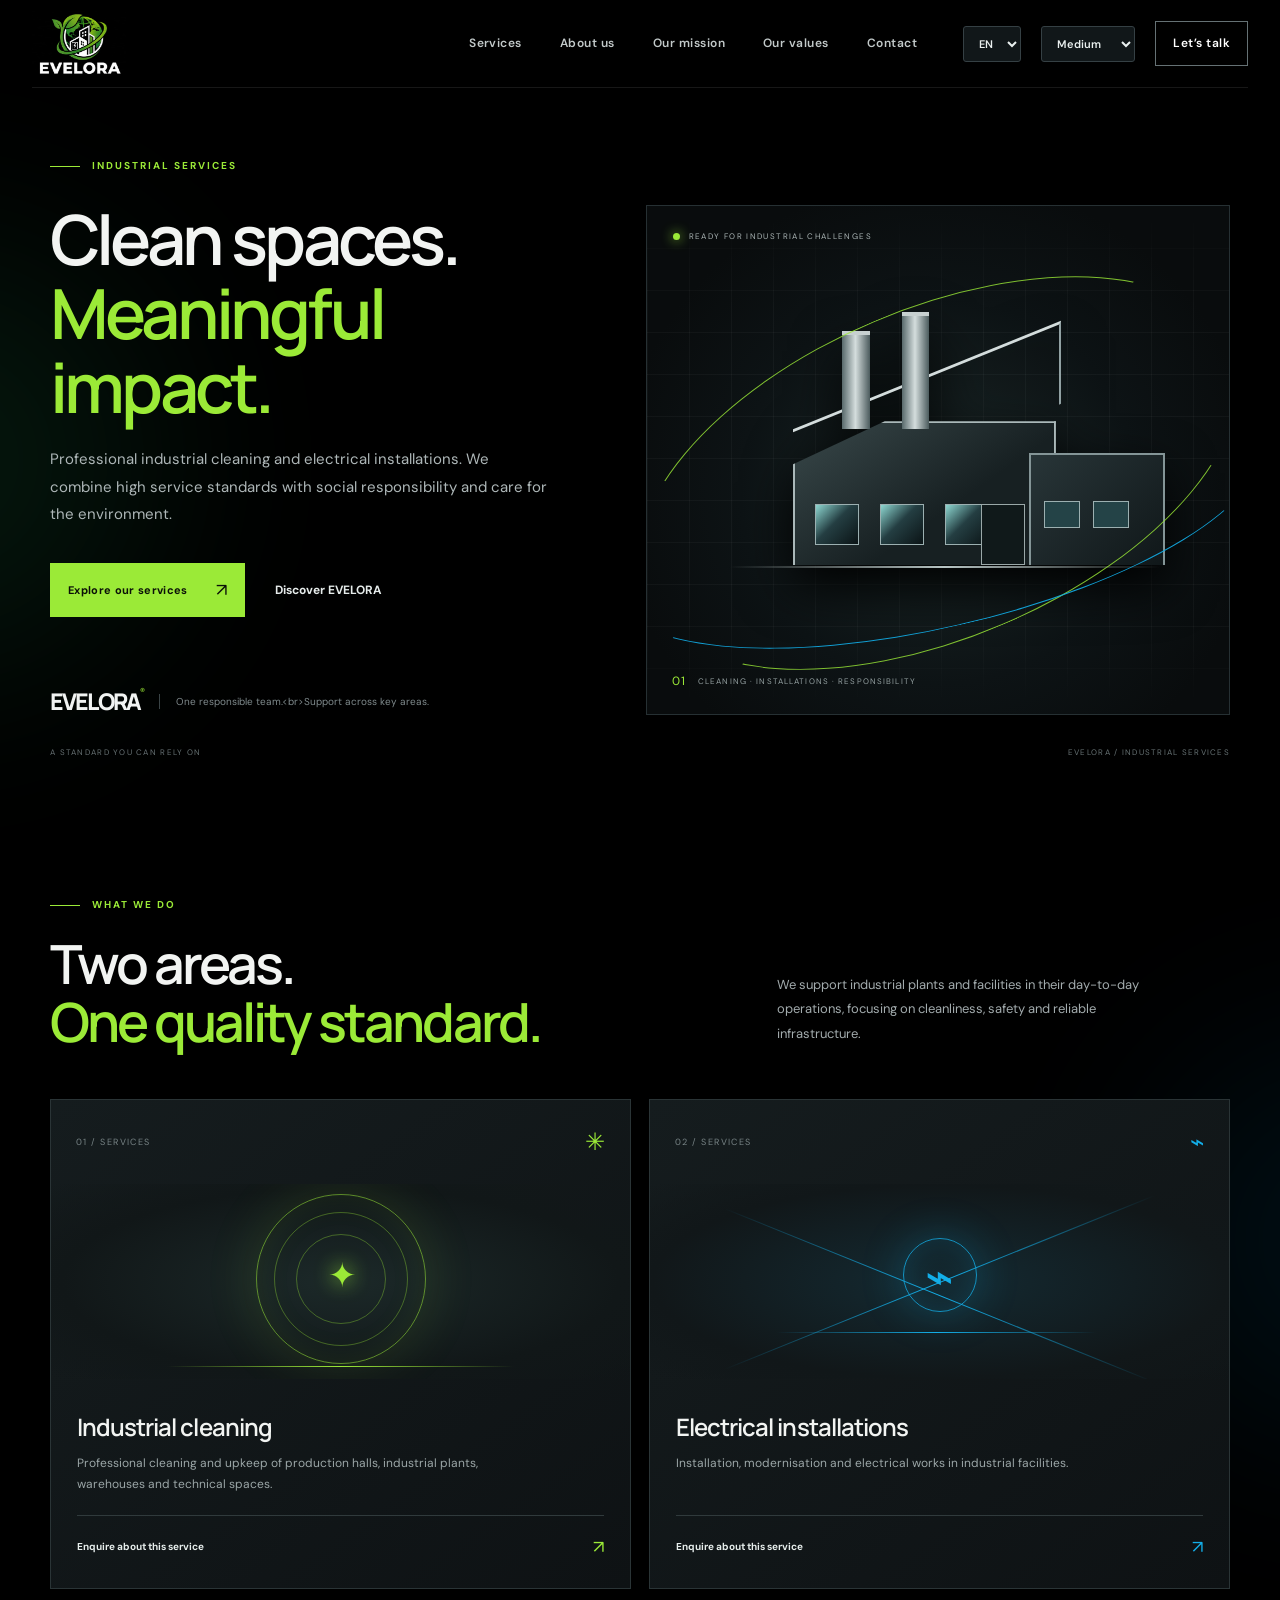
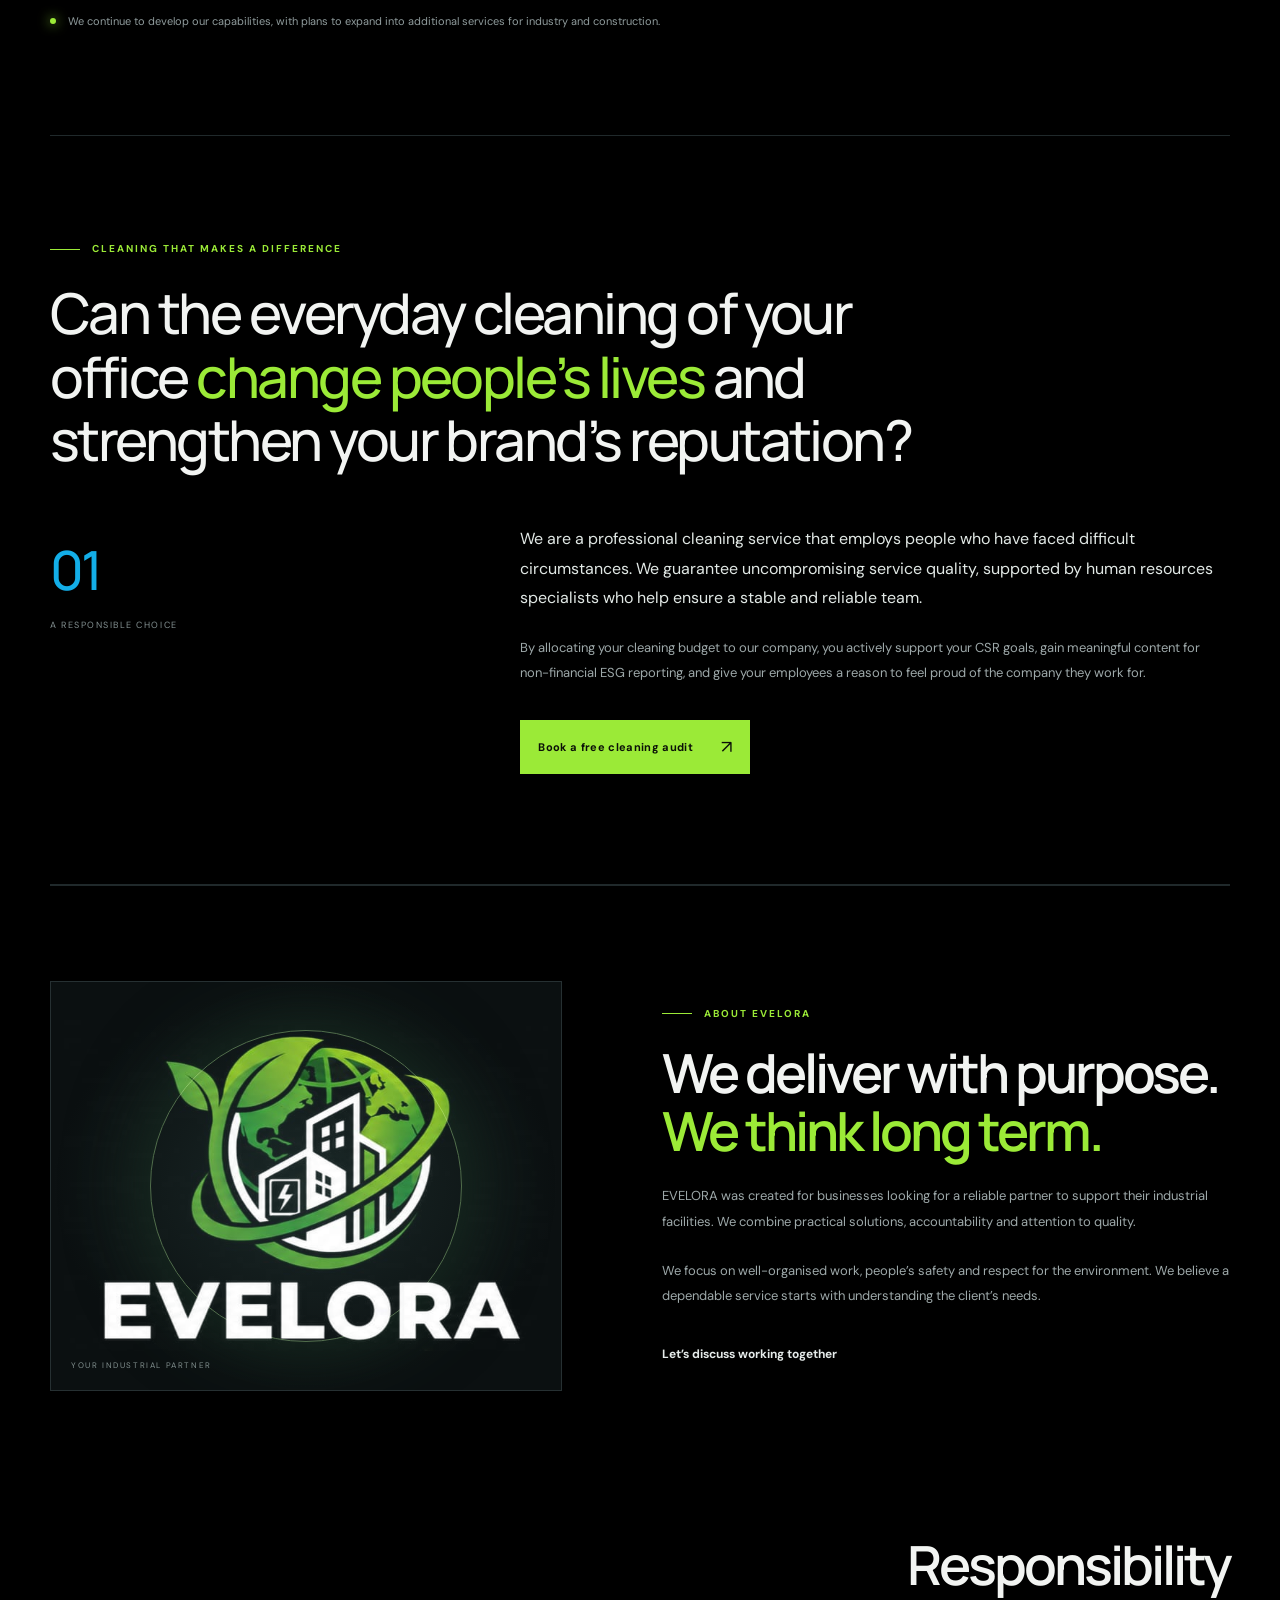
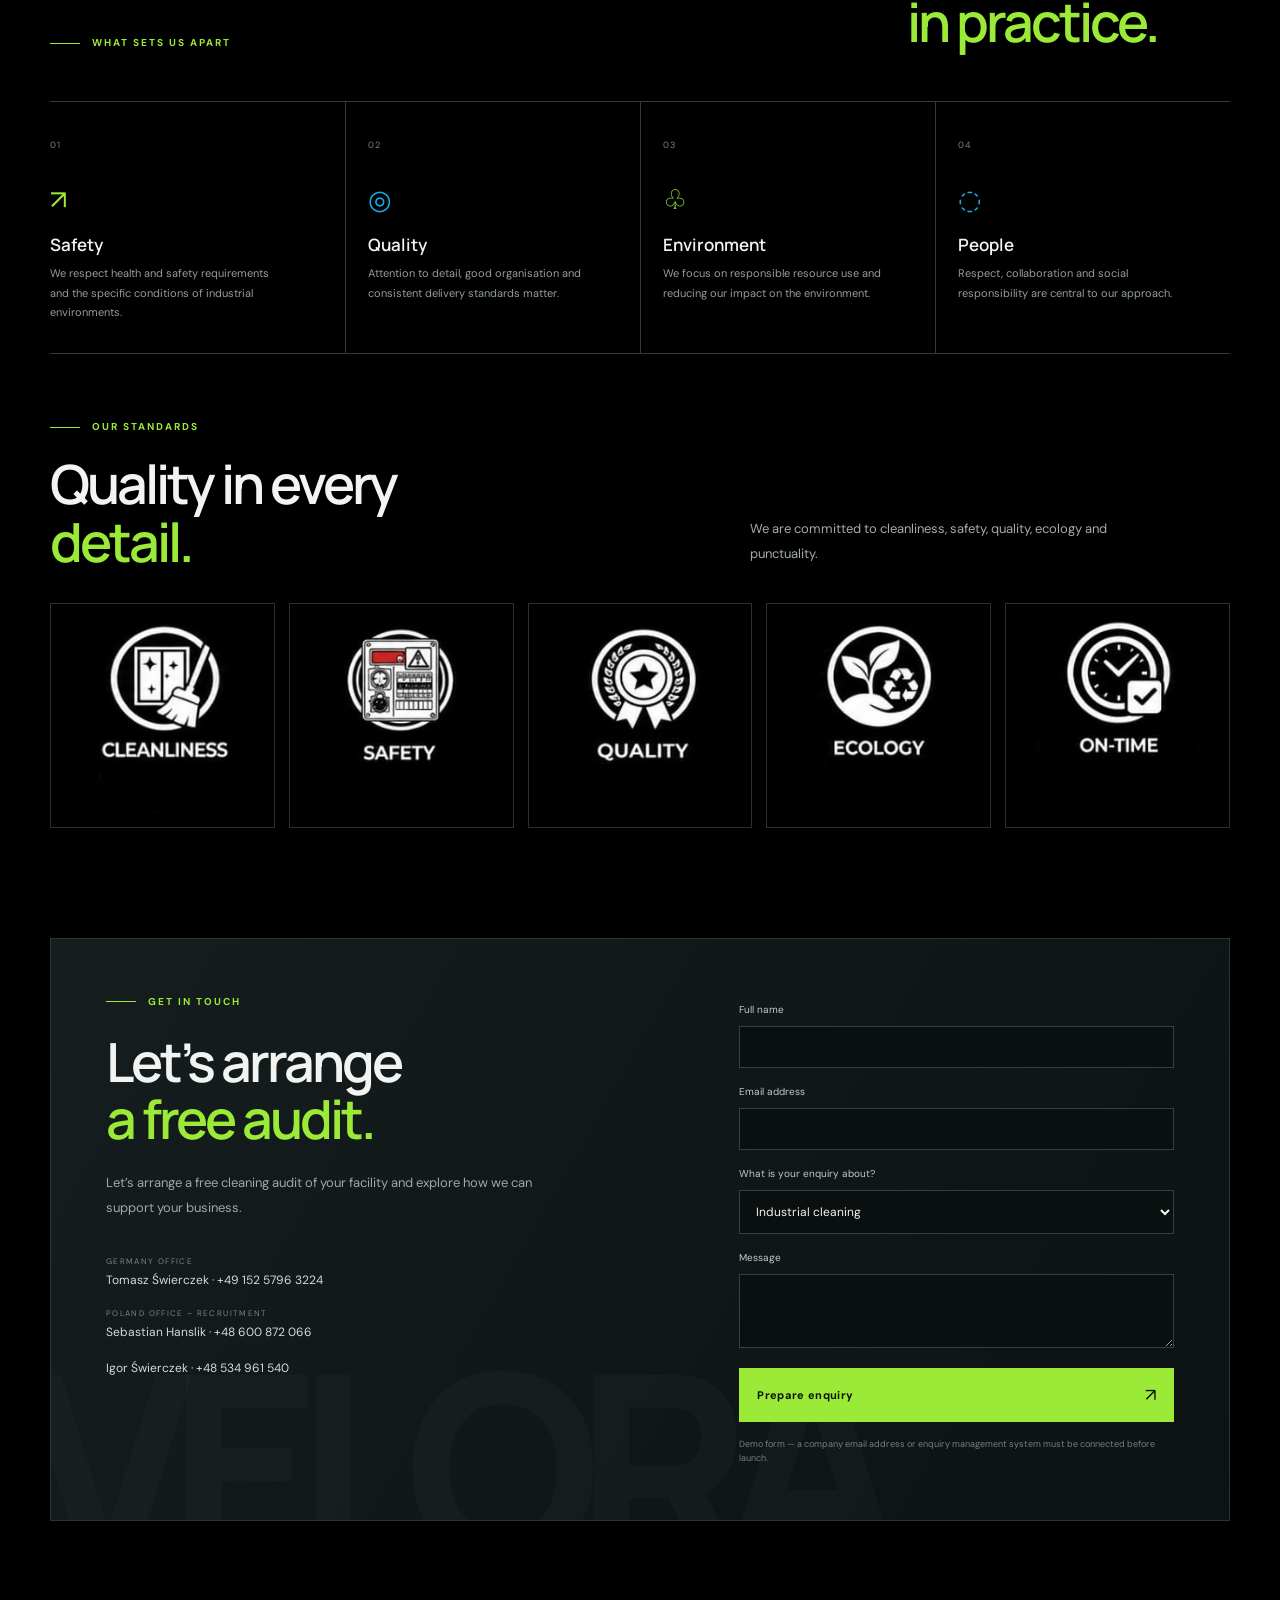
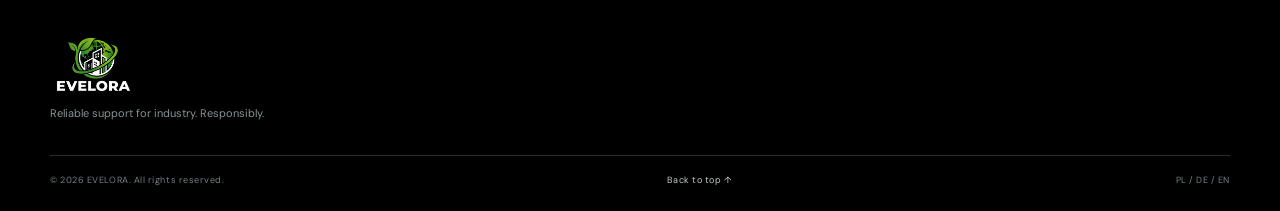
==== commit d7c19357: "Add contact details and accessible text sizing Co-authored-by: Copilot <223556219+Copilot@users.nore" ====
--- a/index.html
+++ b/index.html
@@ -24,6 +24,12 @@
       <label class="sr-only" for="language" data-i18n="languageLabel">Wybierz język</label>
       <select id="language" class="language-select" aria-label="Language">
         <option value="pl">PL</option><option value="de">DE</option><option value="en">EN</option>
+      </select>
+      <label class="sr-only" for="textSize" data-i18n="textSizeLabel">Rozmiar tekstu</label>
+      <select id="textSize" class="language-select text-size-select">
+        <option value="small" data-i18n="textSizeSmall">Mniejszy</option>
+        <option value="medium" data-i18n="textSizeMedium">Średni</option>
+        <option value="large" data-i18n="textSizeLarge">Większy</option>
       </select>
       <a class="header-cta" href="#contact" data-i18n="navCta">Porozmawiajmy</a>
       <button class="menu-toggle" aria-label="Open menu" aria-expanded="false"><span></span><span></span></button>
@@ -86,7 +92,7 @@
       </div>
     </section>
 
-    <section class="contact section-wrap" id="contact"><div class="contact-panel"><div class="contact-copy"><div class="eyebrow"><span class="eyebrow-line"></span><span data-i18n="contactEyebrow">SKONTAKTUJ SIĘ Z NAMI</span></div><h2 data-i18n-html="contactTitle">Umówmy się na<br /><em>bezpłatny audyt.</em></h2><p data-i18n="contactText">Umówmy się na bezpłatny audyt czystości Państwa obiektu i sprawdźmy, jak możemy wesprzeć Wasz biznes.</p><div class="contact-detail"><span class="detail-label" data-i18n="contactEmailLabel">E-MAIL</span><span data-i18n="contactEmailPlaceholder">Adres e-mail do uzupełnienia</span></div><div class="contact-detail"><span class="detail-label" data-i18n="contactPhoneLabel">TELEFON</span><span data-i18n="contactPhonePlaceholder">Numer telefonu do uzupełnienia</span></div></div><form class="contact-form" id="contactForm"><label for="name" data-i18n="formName">Imię i nazwisko</label><input id="name" name="name" required placeholder=" " /><label for="email" data-i18n="formEmail">Adres e-mail</label><input id="email" name="email" type="email" required placeholder=" " /><label for="service" data-i18n="formService">Czego dotyczy zapytanie?</label><select id="service" name="service"><option value="clean" data-i18n="formClean">Sprzątanie przemysłowe</option><option value="electric" data-i18n="formElectric">Instalacje elektryczne</option><option value="other" data-i18n="formOther">Inne / współpraca</option></select><label for="message" data-i18n="formMessage">Wiadomość</label><textarea id="message" name="message" rows="3" required></textarea><button class="btn btn-primary form-submit" type="submit"><span data-i18n="formSubmit">Przygotuj zapytanie</span><b>↗</b></button><p class="form-note" id="formNote" data-i18n="formNote">Formularz demonstracyjny — przed publikacją należy podłączyć firmowy adres e-mail lub system obsługi zapytań.</p></form></div></section>
+    <section class="contact section-wrap" id="contact"><div class="contact-panel"><div class="contact-copy"><div class="eyebrow"><span class="eyebrow-line"></span><span data-i18n="contactEyebrow">SKONTAKTUJ SIĘ Z NAMI</span></div><h2 data-i18n-html="contactTitle">Umówmy się na<br /><em>bezpłatny audyt.</em></h2><p data-i18n="contactText">Umówmy się na bezpłatny audyt czystości Państwa obiektu i sprawdźmy, jak możemy wesprzeć Wasz biznes.</p><div class="contact-detail"><span class="detail-label" data-i18n="contactGermanyLabel">ODDZIAŁ NIEMCY</span><a href="tel:+4915257963224">Tomasz Świerczek · +49 152 5796 3224</a></div><div class="contact-detail"><span class="detail-label" data-i18n="contactPolandLabel">ODDZIAŁ POLSKA – REKRUTACJA</span><a href="tel:+48600872066">Sebastian Hanslik · +48 600 872 066</a></div><div class="contact-detail"><a href="tel:+48534961540">Igor Świerczek · +48 534 961 540</a></div></div><form class="contact-form" id="contactForm"><label for="name" data-i18n="formName">Imię i nazwisko</label><input id="name" name="name" required placeholder=" " /><label for="email" data-i18n="formEmail">Adres e-mail</label><input id="email" name="email" type="email" required placeholder=" " /><label for="service" data-i18n="formService">Czego dotyczy zapytanie?</label><select id="service" name="service"><option value="clean" data-i18n="formClean">Sprzątanie przemysłowe</option><option value="electric" data-i18n="formElectric">Instalacje elektryczne</option><option value="other" data-i18n="formOther">Inne / współpraca</option></select><label for="message" data-i18n="formMessage">Wiadomość</label><textarea id="message" name="message" rows="3" required></textarea><button class="btn btn-primary form-submit" type="submit"><span data-i18n="formSubmit">Przygotuj zapytanie</span><b>↗</b></button><p class="form-note" id="formNote" data-i18n="formNote" role="status" aria-live="polite">Formularz demonstracyjny — przed publikacją należy podłączyć firmowy adres e-mail lub system obsługi zapytań.</p></form></div></section>
   </main>
 
   <footer class="site-footer section-wrap"><a class="footer-brand" href="#top"><img src="assets/sti-logo.jpeg" alt="EVELORA" /></a><p data-i18n="footerClaim">Solidne wsparcie dla przemysłu. Odpowiedzialnie.</p><div class="footer-bottom"><span>© <span id="year"></span> EVELORA. <span data-i18n="rights">Wszelkie prawa zastrzeżone.</span></span><a href="#top" data-i18n="backTop">Wróć na górę ↑</a><span>PL / DE / EN</span></div></footer>
--- a/styles.css
+++ b/styles.css
@@ -1,20 +1,27 @@
 @import url('https://fonts.googleapis.com/css2?family=DM+Sans:wght@400;500;600;700&family=Manrope:wght@400;500;600;700;800&display=swap');
-:root{--bg:#000;--panel:#101416;--panel2:#141a1c;--line:#293033;--white:#f2f4f2;--muted:#a2abad;--green:#9bea37;--blue:#13aee8;--font:'DM Sans',Arial,sans-serif;--display:'Manrope','DM Sans',Arial,sans-serif}*{box-sizing:border-box}html{scroll-behavior:smooth;scroll-padding-top:90px}body{margin:0;background:var(--bg);color:var(--white);font-family:var(--font);line-height:1.6;overflow-x:hidden}a{color:inherit;text-decoration:none}.ambient{position:absolute;pointer-events:none;filter:blur(110px);opacity:.11;border-radius:50%;z-index:-1}.ambient-one{width:420px;height:420px;background:#31d47d;top:250px;left:-270px}.ambient-two{width:380px;height:380px;background:#078ecb;top:1050px;right:-260px}.section-wrap{width:min(1180px,calc(100% - 64px));margin-inline:auto}.site-header{height:88px;width:min(1320px,calc(100% - 64px));margin:auto;display:flex;align-items:center;justify-content:space-between;border-bottom:1px solid rgba(255,255,255,.09);position:relative;z-index:10}.brand{width:94px;height:74px;display:flex;align-items:center;overflow:hidden}.brand img{width:100%;height:100%;object-fit:contain}.desktop-nav{display:flex;gap:38px;margin-left:auto;margin-right:46px}.desktop-nav a,.header-cta{font-size:12px;font-weight:600;letter-spacing:.04em;color:#c2c9c9;transition:color .2s}.desktop-nav a:hover,.text-link:hover{color:var(--green)}.header-actions{display:flex;align-items:center;gap:20px}.language-select{background:#111719;color:#eaf0ef;border:1px solid #354044;border-radius:3px;padding:9px 11px;font:600 11px var(--font);cursor:pointer}.header-cta{border:1px solid #657174;padding:12px 17px;color:white}.header-cta:hover{border-color:var(--green);color:var(--green)}.menu-toggle{display:none;background:none;border:0;padding:8px}.menu-toggle span{display:block;width:22px;height:2px;background:#fff;margin:5px}.hero{min-height:670px;display:grid;grid-template-columns:1fr 1.04fr;align-items:center;gap:34px;padding-top:55px;position:relative}.hero-copy{padding:15px 0 60px;position:relative;z-index:2}.eyebrow{display:flex;align-items:center;gap:12px;color:var(--green);font-size:10px;font-weight:700;letter-spacing:.2em}.eyebrow-line{height:1px;width:30px;background:var(--green)}h1,h2,h3,p{margin-top:0}h1,h2{font-family:var(--display);letter-spacing:-.055em;font-weight:600;line-height:1.07}h1{font-size:clamp(43px,5.4vw,70px);margin:28px 0 22px}h1 em,h2 em{font-style:normal;color:var(--green)}.hero-lead{max-width:500px;color:#aeb7b8;font-size:15px;line-height:1.85}.hero-buttons{display:flex;align-items:center;gap:30px;margin-top:34px}.btn{display:inline-flex;align-items:center;justify-content:space-between;gap:28px;padding:15px 18px;border:0;font:700 11px var(--font);letter-spacing:.03em;cursor:pointer}.btn-primary{background:var(--green);color:#0b1008;transition:transform .2s,background .2s}.btn-primary:hover{background:#b4ff59;transform:translateY(-2px)}.btn b{font-size:18px;font-weight:400}.text-link{font-size:12px;font-weight:700;color:#e5ebea;transition:color .2s}.text-link span{color:var(--green);margin-left:8px;font-size:17px}.hero-proof{display:flex;align-items:center;gap:16px;margin-top:68px}.proof-mark{font:800 23px var(--display);letter-spacing:-.08em;color:#f1f3f2}.proof-mark span{font:10px var(--font);vertical-align:top;color:var(--green)}.hero-proof p{font-size:10px;line-height:1.5;color:#7f8a8c;margin:0;padding-left:16px;border-left:1px solid #3a4446}.hero-visual{height:510px;position:relative;overflow:hidden;background:radial-gradient(ellipse at 50% 56%,#1b2828 0%,#0d1315 48%,#090c0d 78%);border:1px solid #263033}.visual-grid{position:absolute;inset:0;background-image:linear-gradient(rgba(255,255,255,.035) 1px,transparent 1px),linear-gradient(90deg,rgba(255,255,255,.035) 1px,transparent 1px);background-size:42px 42px;mask-image:linear-gradient(transparent,#000 20%,#000 80%,transparent)}.visual-tag{position:absolute;top:24px;left:26px;z-index:4;font-size:8px;letter-spacing:.17em;color:#aab4b4;display:flex;align-items:center;gap:9px}.tag-dot,.future-dot{width:7px;height:7px;border-radius:50%;background:var(--green);box-shadow:0 0 12px var(--green)}.visual-building{position:absolute;width:78%;height:48%;left:11%;top:27%;filter:drop-shadow(0 20px 25px #000)}.factory-main{position:absolute;left:18%;bottom:9%;width:58%;height:59%;border:2px solid #aab8b9;border-bottom:0;background:linear-gradient(145deg,#39484a,#172022 60%);clip-path:polygon(0 30%,35% 0,100% 0,100% 100%,0 100%)}.roof{position:absolute;left:18%;top:13%;width:59%;height:34%;border-top:3px solid #d4dddd;transform:skewY(-22deg);border-right:2px solid #91a1a3}.factory-wing{position:absolute;right:0;bottom:9%;width:30%;height:46%;border:2px solid #849597;background:linear-gradient(135deg,#283538,#101719);border-bottom:0}.factory-window{display:inline-block;width:17%;height:29%;margin:31% 0 0 8%;border:1px solid #9cb0b1;background:linear-gradient(135deg,#8dd6d0,#243e42 45%,#0b1416)}.factory-door{position:absolute;bottom:0;right:11%;height:43%;width:17%;border:1px solid #9aa8a8;background:#10191a}.wing-window{display:inline-block;width:27%;height:24%;margin:35% 0 0 10%;border:1px solid #9cb0b1;background:#244347}.stack{position:absolute;bottom:65%;width:6%;height:40%;background:linear-gradient(90deg,#58696b,#d4dddd 48%,#4b5b5d);border-top:4px solid #c7d0d0}.stack-one{left:29%}.stack-two{left:42%;height:48%;bottom:65%}.ground-line{position:absolute;bottom:8%;left:4%;width:95%;height:2px;background:linear-gradient(90deg,transparent,#b7c5c4,transparent)}.visual-orbit{position:absolute;border:1px solid transparent;border-radius:50%;transform:rotate(-23deg)}.orbit-green{width:110%;height:65%;left:-5%;top:20%;border-top-color:#9bea37;border-bottom-color:#9bea37;opacity:.8}.orbit-blue{width:115%;height:44%;left:-8%;top:39%;border-bottom-color:#12aee8;opacity:.9;transform:rotate(-13deg)}.visual-caption{position:absolute;bottom:23px;left:25px;right:25px;display:flex;align-items:center;gap:12px;font-size:8px;letter-spacing:.14em;color:#94a0a1}.caption-number{color:var(--green);font-size:12px}.hero-bottomline{position:absolute;bottom:18px;left:0;right:0;display:flex;justify-content:space-between;font-size:8px;letter-spacing:.16em;color:#667173}.services{padding:120px 0 105px}.section-heading{display:grid;grid-template-columns:1fr .7fr;align-items:end;gap:80px;margin-bottom:48px}.section-heading h2,.about h2,.values h2,.contact h2{font-size:clamp(36px,4.3vw,54px);margin:22px 0 0}.section-heading>p{max-width:400px;color:var(--muted);font-size:13px;line-height:1.9;margin-bottom:4px}.service-grid{display:grid;grid-template-columns:1fr 1fr;gap:18px}.service-card{min-height:490px;background:linear-gradient(145deg,#151c1e,#0e1214);border:1px solid #2a3436;position:relative;overflow:hidden;display:flex;flex-direction:column}.card-top{padding:23px 25px;display:flex;justify-content:space-between;align-items:center;position:relative;z-index:2}.card-index{font-size:9px;letter-spacing:.16em;color:#788486}.card-icon{font-size:24px;color:var(--green)}.service-electric .card-icon{color:var(--blue)}.service-art{height:195px;position:relative;overflow:hidden;background:radial-gradient(ellipse at center,#1c2929,#111718 68%,transparent)}.clean-ring{position:absolute;width:170px;height:170px;border:1px solid rgba(155,234,55,.55);border-radius:50%;left:calc(50% - 85px);top:10px;box-shadow:0 0 55px rgba(155,234,55,.12),inset 0 0 35px rgba(155,234,55,.08)}.clean-ring:before,.clean-ring:after{content:'';position:absolute;border:1px solid rgba(155,234,55,.35);border-radius:50%;inset:17px}.clean-ring:after{inset:39px}.clean-spark{position:absolute;left:calc(50% - 13px);top:65px;font-size:34px;color:var(--green);text-shadow:0 0 20px #9bea37}.clean-lines{position:absolute;bottom:12px;left:20%;width:60%;height:1px;background:linear-gradient(90deg,transparent,var(--green),transparent)}.art-electric{background:radial-gradient(ellipse at center,#142a32,#111719 70%,transparent)}.electric-core{position:absolute;width:74px;height:74px;border:1px solid rgba(19,174,232,.8);border-radius:50%;left:calc(50% - 37px);top:54px;box-shadow:0 0 45px rgba(19,174,232,.24),inset 0 0 28px rgba(19,174,232,.15)}.electric-core:after{content:'⌁';position:absolute;inset:0;display:grid;place-items:center;font-size:48px;color:var(--blue)}.electric-path{position:absolute;height:1px;background:linear-gradient(90deg,transparent,var(--blue),transparent);transform:rotate(-22deg);width:80%;left:10%;top:50%}.path-b{transform:rotate(22deg);top:57%}.path-c{transform:rotate(0);top:76%;width:55%;left:22%}.card-content{padding:20px 26px 26px;margin-top:auto}.card-content h3{font:600 24px var(--display);letter-spacing:-.04em;margin-bottom:10px}.card-content p{font-size:12px;line-height:1.8;color:#9ba6a7;max-width:430px;min-height:44px}.card-link{display:flex;justify-content:space-between;align-items:center;border-top:1px solid #303a3c;padding-top:17px;margin-top:18px;font-size:10px;font-weight:700;color:#e8efed}.card-link b{font-size:18px;color:var(--green);font-weight:400}.service-electric .card-link b{color:var(--blue)}.future-note{display:flex;align-items:center;gap:12px;color:#8f9b9c;font-size:11px;margin:24px 0 0}.future-dot{flex:none;width:6px;height:6px}.about{display:grid;grid-template-columns:.9fr 1fr;gap:100px;align-items:center;padding:95px 0 120px;border-top:1px solid #20292b}.about-visual{height:410px;position:relative;background:radial-gradient(ellipse at center,#1a2827,#0b1011 70%);border:1px solid #263032;display:flex;align-items:center;justify-content:center;overflow:hidden}.about-visual:before{content:'';position:absolute;width:310px;height:310px;border:1px solid #506d4b;border-radius:50%;box-shadow:0 0 80px #172d20}.about-visual img{position:relative;width:95%;height:95%;object-fit:contain;mix-blend-mode:screen}.about-vertical{position:absolute;bottom:18px;left:20px;font-size:8px;letter-spacing:.2em;color:#82908f}.about-copy>p{color:#9da8a9;font-size:13px;line-height:1.95;margin:24px 0}.about-copy>p+p{margin-top:0}.about-copy .text-link{display:inline-block;margin-top:12px}.values{padding:25px 0 65px}.values-head{display:flex;justify-content:space-between;align-items:end;margin-bottom:50px}.values-head h2{margin:0}.values-grid{display:grid;grid-template-columns:repeat(4,1fr);border-top:1px solid #30393b;border-bottom:1px solid #30393b}.value-item{padding:28px 22px 30px 0;min-height:220px;position:relative}.value-item+.value-item{border-left:1px solid #30393b;padding-left:22px}.value-num{font-size:9px;letter-spacing:.15em;color:#778385}.value-symbol{font-size:27px;margin:22px 0 12px}.green-symbol{color:var(--green)}.blue-symbol{color:var(--blue)}.value-item h3{font:600 17px var(--display);margin-bottom:8px}.value-item p{font-size:11px;line-height:1.8;color:#929d9e;margin:0;max-width:230px}.contact{padding:0 0 110px}.contact-panel{background:linear-gradient(120deg,#151d1e,#0d1214);border:1px solid #2a3537;padding:55px;display:grid;grid-template-columns:1fr .8fr;gap:90px;position:relative;overflow:hidden}.contact-panel:after{content:'EVELORA';position:absolute;right:30%;bottom:-120px;font:800 260px var(--display);color:rgba(255,255,255,.018);letter-spacing:-.1em;pointer-events:none}.contact-copy,.contact-form{position:relative;z-index:1}.contact h2{margin:23px 0}.contact-copy>p{max-width:430px;font-size:13px;line-height:1.9;color:#9ca8a9;margin-bottom:34px}.contact-detail{display:flex;flex-direction:column;gap:4px;margin-top:16px;color:#d4dcda;font-size:12px}.detail-label{font-size:8px;letter-spacing:.17em;color:#788486}.contact-form{display:flex;flex-direction:column;gap:8px}.contact-form label{font-size:10px;color:#c1cbca;margin-top:8px}.contact-form input,.contact-form select,.contact-form textarea{width:100%;background:#0a0f10;border:1px solid #344043;color:#f2f4f2;padding:12px;font:12px var(--font);border-radius:0;outline:none}.contact-form input:focus,.contact-form select:focus,.contact-form textarea:focus{border-color:var(--green)}.contact-form select option{background:#111}.contact-form textarea{resize:vertical}.form-submit{margin-top:12px;width:100%}.form-note{font-size:9px;line-height:1.6;color:#748082;margin:7px 0 0}.site-footer{padding:0 0 24px}.footer-brand{display:block;width:85px;height:66px;overflow:hidden}.footer-brand img{width:100%;height:100%;object-fit:contain}.site-footer>p{font-size:11px;color:#879394;margin:8px 0 32px}.footer-bottom{border-top:1px solid #263033;padding-top:17px;display:flex;justify-content:space-between;color:#748082;font-size:9px;letter-spacing:.06em}.footer-bottom a{color:#c2ccca}.sr-only{position:absolute;width:1px;height:1px;padding:0;margin:-1px;overflow:hidden;clip:rect(0,0,0,0);white-space:nowrap;border:0}
-.standards{padding:0 0 110px}.standards-heading{display:grid;grid-template-columns:1fr .75fr;align-items:end;gap:12px 60px;margin-bottom:32px}.standards-heading .eyebrow{grid-column:1 / -1}.standards-heading h2{font-size:clamp(36px,4.3vw,54px);margin:8px 0 0}.standards-heading>p{max-width:400px;color:var(--muted);font-size:13px;line-height:1.9;margin:0 0 4px}.standards-grid{display:grid;grid-template-columns:repeat(5,minmax(0,1fr));gap:14px}.standard-item{margin:0;padding:8px;background:#0a0d0e;border:1px solid #273033;overflow:hidden}.standard-item img{display:block;width:100%;aspect-ratio:1;object-fit:contain;background:#000}@media(max-width:900px){.standards-grid{grid-template-columns:repeat(3,minmax(0,1fr))}.desktop-nav{gap:20px;margin-right:22px}.hero{grid-template-columns:1fr 1fr;min-height:600px}.hero-visual{height:430px}.about{gap:45px}.contact-panel{gap:40px;padding:40px}.values-grid{grid-template-columns:repeat(2,1fr)}.value-item:nth-child(3){border-left:0;padding-left:0;border-top:1px solid #30393b}.value-item:nth-child(4){border-top:1px solid #30393b}}
-@media(max-width:680px){.standards-heading{grid-template-columns:1fr;gap:14px}.standards-heading .eyebrow{grid-column:auto}.standards-grid{grid-template-columns:repeat(2,minmax(0,1fr));gap:10px}.section-wrap,.site-header{width:calc(100% - 38px)}.site-header{height:72px}.brand{width:75px;height:62px}.desktop-nav{display:none;position:absolute;top:72px;left:-19px;right:-19px;background:#0d1214;border-bottom:1px solid #303a3c;padding:22px 24px;flex-direction:column;gap:20px}.desktop-nav.open{display:flex}.header-actions{gap:10px}.header-cta{display:none}.menu-toggle{display:block}.hero{display:flex;flex-direction:column;align-items:stretch;padding-top:58px;gap:18px;min-height:0}.hero-copy{padding:0 0 20px}.hero h1{font-size:clamp(43px,12vw,60px)}.hero-lead{font-size:13px}.hero-proof{margin-top:38px}.hero-visual{height:360px}.hero-bottomline{position:static;padding:20px 0 0;font-size:7px}.services{padding:85px 0 75px}.section-heading{display:block;margin-bottom:30px}.section-heading>p{margin-top:24px}.section-heading h2,.about h2,.values h2,.contact h2{font-size:39px}.service-grid{grid-template-columns:1fr;gap:14px}.service-card{min-height:460px}.about{grid-template-columns:1fr;gap:35px;padding:70px 0 85px}.about-visual{height:320px}.about-visual:before{width:250px;height:250px}.about-visual img{width:100%;height:100%}.values{padding:0 0 85px}.values-head{display:block;margin-bottom:32px}.values-head h2{margin-top:20px}.values-grid{grid-template-columns:1fr 1fr}.value-item{padding:22px 12px 24px 0;min-height:205px}.value-item+.value-item{padding-left:13px}.value-item:nth-child(3){padding-left:0}.value-item h3{font-size:15px}.value-item p{font-size:10px}.contact{padding-bottom:75px}.contact-panel{grid-template-columns:1fr;padding:30px 22px;gap:32px}.contact-panel:after{font-size:180px;right:0}.contact-copy>p{font-size:12px}.footer-bottom{gap:12px;flex-wrap:wrap;font-size:8px}.footer-bottom span:first-child{width:100%}}
+:root{--bg:#000;--panel:#101416;--panel2:#141a1c;--line:#293033;--white:#f2f4f2;--muted:#a2abad;--green:#9bea37;--blue:#13aee8;--font:'DM Sans',Arial,sans-serif;--display:'Manrope','DM Sans',Arial,sans-serif}*{box-sizing:border-box}html{scroll-behavior:smooth;scroll-padding-top:90px}body{margin:0;background:var(--bg);color:var(--white);font-family:var(--font);line-height:1.6;overflow-x:hidden}a{color:inherit;text-decoration:none}.ambient{position:absolute;pointer-events:none;filter:blur(110px);opacity:.11;border-radius:50%;z-index:-1}.ambient-one{width:420px;height:420px;background:#31d47d;top:250px;left:-270px}.ambient-two{width:380px;height:380px;background:#078ecb;top:1050px;right:-260px}.section-wrap{width:min(1180px,calc(100% - 64px));margin-inline:auto}.site-header{height:88px;width:min(1320px,calc(100% - 64px));margin:auto;display:flex;align-items:center;justify-content:space-between;border-bottom:1px solid rgba(255,255,255,.09);position:relative;z-index:10}.brand{width:94px;height:74px;display:flex;align-items:center;overflow:hidden}.brand img{width:100%;height:100%;object-fit:contain}.desktop-nav{display:flex;gap:38px;margin-left:auto;margin-right:46px}.desktop-nav a,.header-cta{font-size:0.75rem;font-weight:600;letter-spacing:.04em;color:#c2c9c9;transition:color .2s}.desktop-nav a:hover,.text-link:hover{color:var(--green)}.header-actions{display:flex;align-items:center;gap:20px}.language-select{background:#111719;color:#eaf0ef;border:1px solid #354044;border-radius:3px;padding:9px 11px;font:600 0.6875rem var(--font);cursor:pointer}.header-cta{border:1px solid #657174;padding:12px 17px;color:white}.header-cta:hover{border-color:var(--green);color:var(--green)}.menu-toggle{display:none;background:none;border:0;padding:8px}.menu-toggle span{display:block;width:22px;height:2px;background:#fff;margin:5px}.hero{min-height:670px;display:grid;grid-template-columns:1fr 1.04fr;align-items:center;gap:34px;padding-top:55px;position:relative}.hero-copy{padding:15px 0 60px;position:relative;z-index:2}.eyebrow{display:flex;align-items:center;gap:12px;color:var(--green);font-size:0.625rem;font-weight:700;letter-spacing:.2em}.eyebrow-line{height:1px;width:30px;background:var(--green)}h1,h2,h3,p{margin-top:0}h1,h2{font-family:var(--display);letter-spacing:-.055em;font-weight:600;line-height:1.07}h1{font-size:clamp(2.6875rem,5.4vw,4.375rem);margin:28px 0 22px}h1 em,h2 em{font-style:normal;color:var(--green)}.hero-lead{max-width:500px;color:#aeb7b8;font-size:0.9375rem;line-height:1.85}.hero-buttons{display:flex;align-items:center;gap:30px;margin-top:34px}.btn{display:inline-flex;align-items:center;justify-content:space-between;gap:28px;padding:15px 18px;border:0;font:700 0.6875rem var(--font);letter-spacing:.03em;cursor:pointer}.btn-primary{background:var(--green);color:#0b1008;transition:transform .2s,background .2s}.btn-primary:hover{background:#b4ff59;transform:translateY(-2px)}.btn b{font-size:1.125rem;font-weight:400}.text-link{font-size:0.75rem;font-weight:700;color:#e5ebea;transition:color .2s}.text-link span{color:var(--green);margin-left:8px;font-size:1.0625rem}.hero-proof{display:flex;align-items:center;gap:16px;margin-top:68px}.proof-mark{font:800 1.4375rem var(--display);letter-spacing:-.08em;color:#f1f3f2}.proof-mark span{font:0.625rem var(--font);vertical-align:top;color:var(--green)}.hero-proof p{font-size:0.625rem;line-height:1.5;color:#7f8a8c;margin:0;padding-left:16px;border-left:1px solid #3a4446}.hero-visual{height:510px;position:relative;overflow:hidden;background:radial-gradient(ellipse at 50% 56%,#1b2828 0%,#0d1315 48%,#090c0d 78%);border:1px solid #263033}.visual-grid{position:absolute;inset:0;background-image:linear-gradient(rgba(255,255,255,.035) 1px,transparent 1px),linear-gradient(90deg,rgba(255,255,255,.035) 1px,transparent 1px);background-size:42px 42px;mask-image:linear-gradient(transparent,#000 20%,#000 80%,transparent)}.visual-tag{position:absolute;top:24px;left:26px;z-index:4;font-size:0.5rem;letter-spacing:.17em;color:#aab4b4;display:flex;align-items:center;gap:9px}.tag-dot,.future-dot{width:7px;height:7px;border-radius:50%;background:var(--green);box-shadow:0 0 12px var(--green)}.visual-building{position:absolute;width:78%;height:48%;left:11%;top:27%;filter:drop-shadow(0 20px 25px #000)}.factory-main{position:absolute;left:18%;bottom:9%;width:58%;height:59%;border:2px solid #aab8b9;border-bottom:0;background:linear-gradient(145deg,#39484a,#172022 60%);clip-path:polygon(0 30%,35% 0,100% 0,100% 100%,0 100%)}.roof{position:absolute;left:18%;top:13%;width:59%;height:34%;border-top:3px solid #d4dddd;transform:skewY(-22deg);border-right:2px solid #91a1a3}.factory-wing{position:absolute;right:0;bottom:9%;width:30%;height:46%;border:2px solid #849597;background:linear-gradient(135deg,#283538,#101719);border-bottom:0}.factory-window{display:inline-block;width:17%;height:29%;margin:31% 0 0 8%;border:1px solid #9cb0b1;background:linear-gradient(135deg,#8dd6d0,#243e42 45%,#0b1416)}.factory-door{position:absolute;bottom:0;right:11%;height:43%;width:17%;border:1px solid #9aa8a8;background:#10191a}.wing-window{display:inline-block;width:27%;height:24%;margin:35% 0 0 10%;border:1px solid #9cb0b1;background:#244347}.stack{position:absolute;bottom:65%;width:6%;height:40%;background:linear-gradient(90deg,#58696b,#d4dddd 48%,#4b5b5d);border-top:4px solid #c7d0d0}.stack-one{left:29%}.stack-two{left:42%;height:48%;bottom:65%}.ground-line{position:absolute;bottom:8%;left:4%;width:95%;height:2px;background:linear-gradient(90deg,transparent,#b7c5c4,transparent)}.visual-orbit{position:absolute;border:1px solid transparent;border-radius:50%;transform:rotate(-23deg)}.orbit-green{width:110%;height:65%;left:-5%;top:20%;border-top-color:#9bea37;border-bottom-color:#9bea37;opacity:.8}.orbit-blue{width:115%;height:44%;left:-8%;top:39%;border-bottom-color:#12aee8;opacity:.9;transform:rotate(-13deg)}.visual-caption{position:absolute;bottom:23px;left:25px;right:25px;display:flex;align-items:center;gap:12px;font-size:0.5rem;letter-spacing:.14em;color:#94a0a1}.caption-number{color:var(--green);font-size:0.75rem}.hero-bottomline{position:absolute;bottom:18px;left:0;right:0;display:flex;justify-content:space-between;font-size:0.5rem;letter-spacing:.16em;color:#667173}.services{padding:120px 0 105px}.section-heading{display:grid;grid-template-columns:1fr .7fr;align-items:end;gap:80px;margin-bottom:48px}.section-heading h2,.about h2,.values h2,.contact h2{font-size:clamp(2.25rem,4.3vw,3.375rem);margin:22px 0 0}.section-heading>p{max-width:400px;color:var(--muted);font-size:0.8125rem;line-height:1.9;margin-bottom:4px}.service-grid{display:grid;grid-template-columns:1fr 1fr;gap:18px}.service-card{min-height:490px;background:linear-gradient(145deg,#151c1e,#0e1214);border:1px solid #2a3436;position:relative;overflow:hidden;display:flex;flex-direction:column}.card-top{padding:23px 25px;display:flex;justify-content:space-between;align-items:center;position:relative;z-index:2}.card-index{font-size:0.5625rem;letter-spacing:.16em;color:#788486}.card-icon{font-size:1.5rem;color:var(--green)}.service-electric .card-icon{color:var(--blue)}.service-art{height:195px;position:relative;overflow:hidden;background:radial-gradient(ellipse at center,#1c2929,#111718 68%,transparent)}.clean-ring{position:absolute;width:170px;height:170px;border:1px solid rgba(155,234,55,.55);border-radius:50%;left:calc(50% - 85px);top:10px;box-shadow:0 0 55px rgba(155,234,55,.12),inset 0 0 35px rgba(155,234,55,.08)}.clean-ring:before,.clean-ring:after{content:'';position:absolute;border:1px solid rgba(155,234,55,.35);border-radius:50%;inset:17px}.clean-ring:after{inset:39px}.clean-spark{position:absolute;left:calc(50% - 13px);top:65px;font-size:2.125rem;color:var(--green);text-shadow:0 0 20px #9bea37}.clean-lines{position:absolute;bottom:12px;left:20%;width:60%;height:1px;background:linear-gradient(90deg,transparent,var(--green),transparent)}.art-electric{background:radial-gradient(ellipse at center,#142a32,#111719 70%,transparent)}.electric-core{position:absolute;width:74px;height:74px;border:1px solid rgba(19,174,232,.8);border-radius:50%;left:calc(50% - 37px);top:54px;box-shadow:0 0 45px rgba(19,174,232,.24),inset 0 0 28px rgba(19,174,232,.15)}.electric-core:after{content:'⌁';position:absolute;inset:0;display:grid;place-items:center;font-size:3rem;color:var(--blue)}.electric-path{position:absolute;height:1px;background:linear-gradient(90deg,transparent,var(--blue),transparent);transform:rotate(-22deg);width:80%;left:10%;top:50%}.path-b{transform:rotate(22deg);top:57%}.path-c{transform:rotate(0);top:76%;width:55%;left:22%}.card-content{padding:20px 26px 26px;margin-top:auto}.card-content h3{font:600 1.5rem var(--display);letter-spacing:-.04em;margin-bottom:10px}.card-content p{font-size:0.75rem;line-height:1.8;color:#9ba6a7;max-width:430px;min-height:44px}.card-link{display:flex;justify-content:space-between;align-items:center;border-top:1px solid #303a3c;padding-top:17px;margin-top:18px;font-size:0.625rem;font-weight:700;color:#e8efed}.card-link b{font-size:1.125rem;color:var(--green);font-weight:400}.service-electric .card-link b{color:var(--blue)}.future-note{display:flex;align-items:center;gap:12px;color:#8f9b9c;font-size:0.6875rem;margin:24px 0 0}.future-dot{flex:none;width:6px;height:6px}.about{display:grid;grid-template-columns:.9fr 1fr;gap:100px;align-items:center;padding:95px 0 120px;border-top:1px solid #20292b}.about-visual{height:410px;position:relative;background:radial-gradient(ellipse at center,#1a2827,#0b1011 70%);border:1px solid #263032;display:flex;align-items:center;justify-content:center;overflow:hidden}.about-visual:before{content:'';position:absolute;width:310px;height:310px;border:1px solid #506d4b;border-radius:50%;box-shadow:0 0 80px #172d20}.about-visual img{position:relative;width:95%;height:95%;object-fit:contain;mix-blend-mode:screen}.about-vertical{position:absolute;bottom:18px;left:20px;font-size:0.5rem;letter-spacing:.2em;color:#82908f}.about-copy>p{color:#9da8a9;font-size:0.8125rem;line-height:1.95;margin:24px 0}.about-copy>p+p{margin-top:0}.about-copy .text-link{display:inline-block;margin-top:12px}.values{padding:25px 0 65px}.values-head{display:flex;justify-content:space-between;align-items:end;margin-bottom:50px}.values-head h2{margin:0}.values-grid{display:grid;grid-template-columns:repeat(4,1fr);border-top:1px solid #30393b;border-bottom:1px solid #30393b}.value-item{padding:28px 22px 30px 0;min-height:220px;position:relative}.value-item+.value-item{border-left:1px solid #30393b;padding-left:22px}.value-num{font-size:0.5625rem;letter-spacing:.15em;color:#778385}.value-symbol{font-size:1.6875rem;margin:22px 0 12px}.green-symbol{color:var(--green)}.blue-symbol{color:var(--blue)}.value-item h3{font:600 1.0625rem var(--display);margin-bottom:8px}.value-item p{font-size:0.6875rem;line-height:1.8;color:#929d9e;margin:0;max-width:230px}.contact{padding:0 0 110px}.contact-panel{background:linear-gradient(120deg,#151d1e,#0d1214);border:1px solid #2a3537;padding:55px;display:grid;grid-template-columns:1fr .8fr;gap:90px;position:relative;overflow:hidden}.contact-panel:after{content:'EVELORA';position:absolute;right:30%;bottom:-120px;font:800 16.25rem var(--display);color:rgba(255,255,255,.018);letter-spacing:-.1em;pointer-events:none}.contact-copy,.contact-form{position:relative;z-index:1}.contact h2{margin:23px 0}.contact-copy>p{max-width:430px;font-size:0.8125rem;line-height:1.9;color:#9ca8a9;margin-bottom:34px}.contact-detail{display:flex;flex-direction:column;gap:4px;margin-top:16px;color:#d4dcda;font-size:0.75rem}.detail-label{font-size:0.5rem;letter-spacing:.17em;color:#788486}.contact-form{display:flex;flex-direction:column;gap:8px}.contact-form label{font-size:0.625rem;color:#c1cbca;margin-top:8px}.contact-form input,.contact-form select,.contact-form textarea{width:100%;background:#0a0f10;border:1px solid #344043;color:#f2f4f2;padding:12px;font:0.75rem var(--font);border-radius:0;outline:none}.contact-form input:focus,.contact-form select:focus,.contact-form textarea:focus{border-color:var(--green)}.contact-form select option{background:#111}.contact-form textarea{resize:vertical}.form-submit{margin-top:12px;width:100%}.form-note{font-size:0.5625rem;line-height:1.6;color:#748082;margin:7px 0 0}.site-footer{padding:0 0 24px}.footer-brand{display:block;width:85px;height:66px;overflow:hidden}.footer-brand img{width:100%;height:100%;object-fit:contain}.site-footer>p{font-size:0.6875rem;color:#879394;margin:8px 0 32px}.footer-bottom{border-top:1px solid #263033;padding-top:17px;display:flex;justify-content:space-between;color:#748082;font-size:0.5625rem;letter-spacing:.06em}.footer-bottom a{color:#c2ccca}.sr-only{position:absolute;width:1px;height:1px;padding:0;margin:-1px;overflow:hidden;clip:rect(0,0,0,0);white-space:nowrap;border:0}
+.standards{padding:0 0 110px}.standards-heading{display:grid;grid-template-columns:1fr .75fr;align-items:end;gap:12px 60px;margin-bottom:32px}.standards-heading .eyebrow{grid-column:1 / -1}.standards-heading h2{font-size:clamp(2.25rem,4.3vw,3.375rem);margin:8px 0 0}.standards-heading>p{max-width:400px;color:var(--muted);font-size:0.8125rem;line-height:1.9;margin:0 0 4px}.standards-grid{display:grid;grid-template-columns:repeat(5,minmax(0,1fr));gap:14px}.standard-item{margin:0;padding:8px;background:#0a0d0e;border:1px solid #273033;overflow:hidden}.standard-item img{display:block;width:100%;aspect-ratio:1;object-fit:contain;background:#000}@media(max-width:900px){.standards-grid{grid-template-columns:repeat(3,minmax(0,1fr))}.desktop-nav{gap:20px;margin-right:22px}.hero{grid-template-columns:1fr 1fr;min-height:600px}.hero-visual{height:430px}.about{gap:45px}.contact-panel{gap:40px;padding:40px}.values-grid{grid-template-columns:repeat(2,1fr)}.value-item:nth-child(3){border-left:0;padding-left:0;border-top:1px solid #30393b}.value-item:nth-child(4){border-top:1px solid #30393b}}
+@media(max-width:680px){.standards-heading{grid-template-columns:1fr;gap:14px}.standards-heading .eyebrow{grid-column:auto}.standards-grid{grid-template-columns:repeat(2,minmax(0,1fr));gap:10px}.section-wrap,.site-header{width:calc(100% - 38px)}.site-header{height:72px}.brand{width:75px;height:62px}.desktop-nav{display:none;position:absolute;top:72px;left:-19px;right:-19px;background:#0d1214;border-bottom:1px solid #303a3c;padding:22px 24px;flex-direction:column;gap:20px}.desktop-nav.open{display:flex}.header-actions{gap:10px}.header-cta{display:none}.menu-toggle{display:block}.hero{display:flex;flex-direction:column;align-items:stretch;padding-top:58px;gap:18px;min-height:0}.hero-copy{padding:0 0 20px}.hero h1{font-size:clamp(2.6875rem,12vw,3.75rem)}.hero-lead{font-size:0.8125rem}.hero-proof{margin-top:38px}.hero-visual{height:360px}.hero-bottomline{position:static;padding:20px 0 0;font-size:0.4375rem}.services{padding:85px 0 75px}.section-heading{display:block;margin-bottom:30px}.section-heading>p{margin-top:24px}.section-heading h2,.about h2,.values h2,.contact h2{font-size:2.4375rem}.service-grid{grid-template-columns:1fr;gap:14px}.service-card{min-height:460px}.about{grid-template-columns:1fr;gap:35px;padding:70px 0 85px}.about-visual{height:320px}.about-visual:before{width:250px;height:250px}.about-visual img{width:100%;height:100%}.values{padding:0 0 85px}.values-head{display:block;margin-bottom:32px}.values-head h2{margin-top:20px}.values-grid{grid-template-columns:1fr 1fr}.value-item{padding:22px 12px 24px 0;min-height:205px}.value-item+.value-item{padding-left:13px}.value-item:nth-child(3){padding-left:0}.value-item h3{font-size:0.9375rem}.value-item p{font-size:0.625rem}.contact{padding-bottom:75px}.contact-panel{grid-template-columns:1fr;padding:30px 22px;gap:32px}.contact-panel:after{font-size:11.25rem;right:0}.contact-copy>p{font-size:0.75rem}.footer-bottom{gap:12px;flex-wrap:wrap;font-size:0.5rem}.footer-bottom span:first-child{width:100%}}
 
 /* Social impact / CSR section */
 .impact{padding:105px 0 110px;border-top:1px solid #20292b;border-bottom:1px solid #20292b;}
 .impact-heading{max-width:900px;margin-bottom:52px;}
-.impact-heading h2{font-size:clamp(34px,4.4vw,58px);line-height:1.13;letter-spacing:-.045em;margin:24px 0 0;font-weight:500;}
+.impact-heading h2{font-size:clamp(2.125rem,4.4vw,3.625rem);line-height:1.13;letter-spacing:-.045em;margin:24px 0 0;font-weight:500;}
 .impact-heading h2 em{font-style:normal;color:var(--green);}
 .impact-content{display:grid;grid-template-columns:.55fr 1fr;gap:80px;align-items:start;}
-.impact-mark{display:flex;flex-direction:column;gap:12px;color:#839091;font-size:9px;letter-spacing:.17em;padding-top:8px;}
-.impact-number{font:500 54px var(--display);letter-spacing:-.06em;color:var(--blue);}
+.impact-mark{display:flex;flex-direction:column;gap:12px;color:#839091;font-size:0.5625rem;letter-spacing:.17em;padding-top:8px;}
+.impact-number{font:500 3.375rem var(--display);letter-spacing:-.06em;color:var(--blue);}
 .impact-copy{max-width:720px;}
-.impact-copy p{font-size:13px;line-height:1.95;color:#9da8a9;margin:0 0 22px;}
-.impact-copy .impact-lead{font-size:16px;line-height:1.85;color:#e1e8e5;}
+.impact-copy p{font-size:0.8125rem;line-height:1.95;color:#9da8a9;margin:0 0 22px;}
+.impact-copy .impact-lead{font-size:1rem;line-height:1.85;color:#e1e8e5;}
 .impact-cta{display:inline-flex;margin-top:12px;}
-@media(max-width:680px){.impact{padding:75px 0 80px}.impact-heading{margin-bottom:32px}.impact-heading h2{font-size:37px}.impact-content{grid-template-columns:1fr;gap:24px}.impact-number{font-size:38px}.impact-copy .impact-lead{font-size:14px}}
+@media(max-width:680px){.impact{padding:75px 0 80px}.impact-heading{margin-bottom:32px}.impact-heading h2{font-size:2.3125rem}.impact-content{grid-template-columns:1fr;gap:24px}.impact-number{font-size:2.375rem}.impact-copy .impact-lead{font-size:0.875rem}}
 
 .standard-item{background:#000}
+
+html{font-size:16px}
+html.text-size-small{font-size:15px}
+html.text-size-medium{font-size:16px}
+html.text-size-large{font-size:18px}
+.text-size-select{min-width:94px}
+@media(max-width:680px){.header-actions{gap:7px}.text-size-select{max-width:88px;padding-inline:7px}}
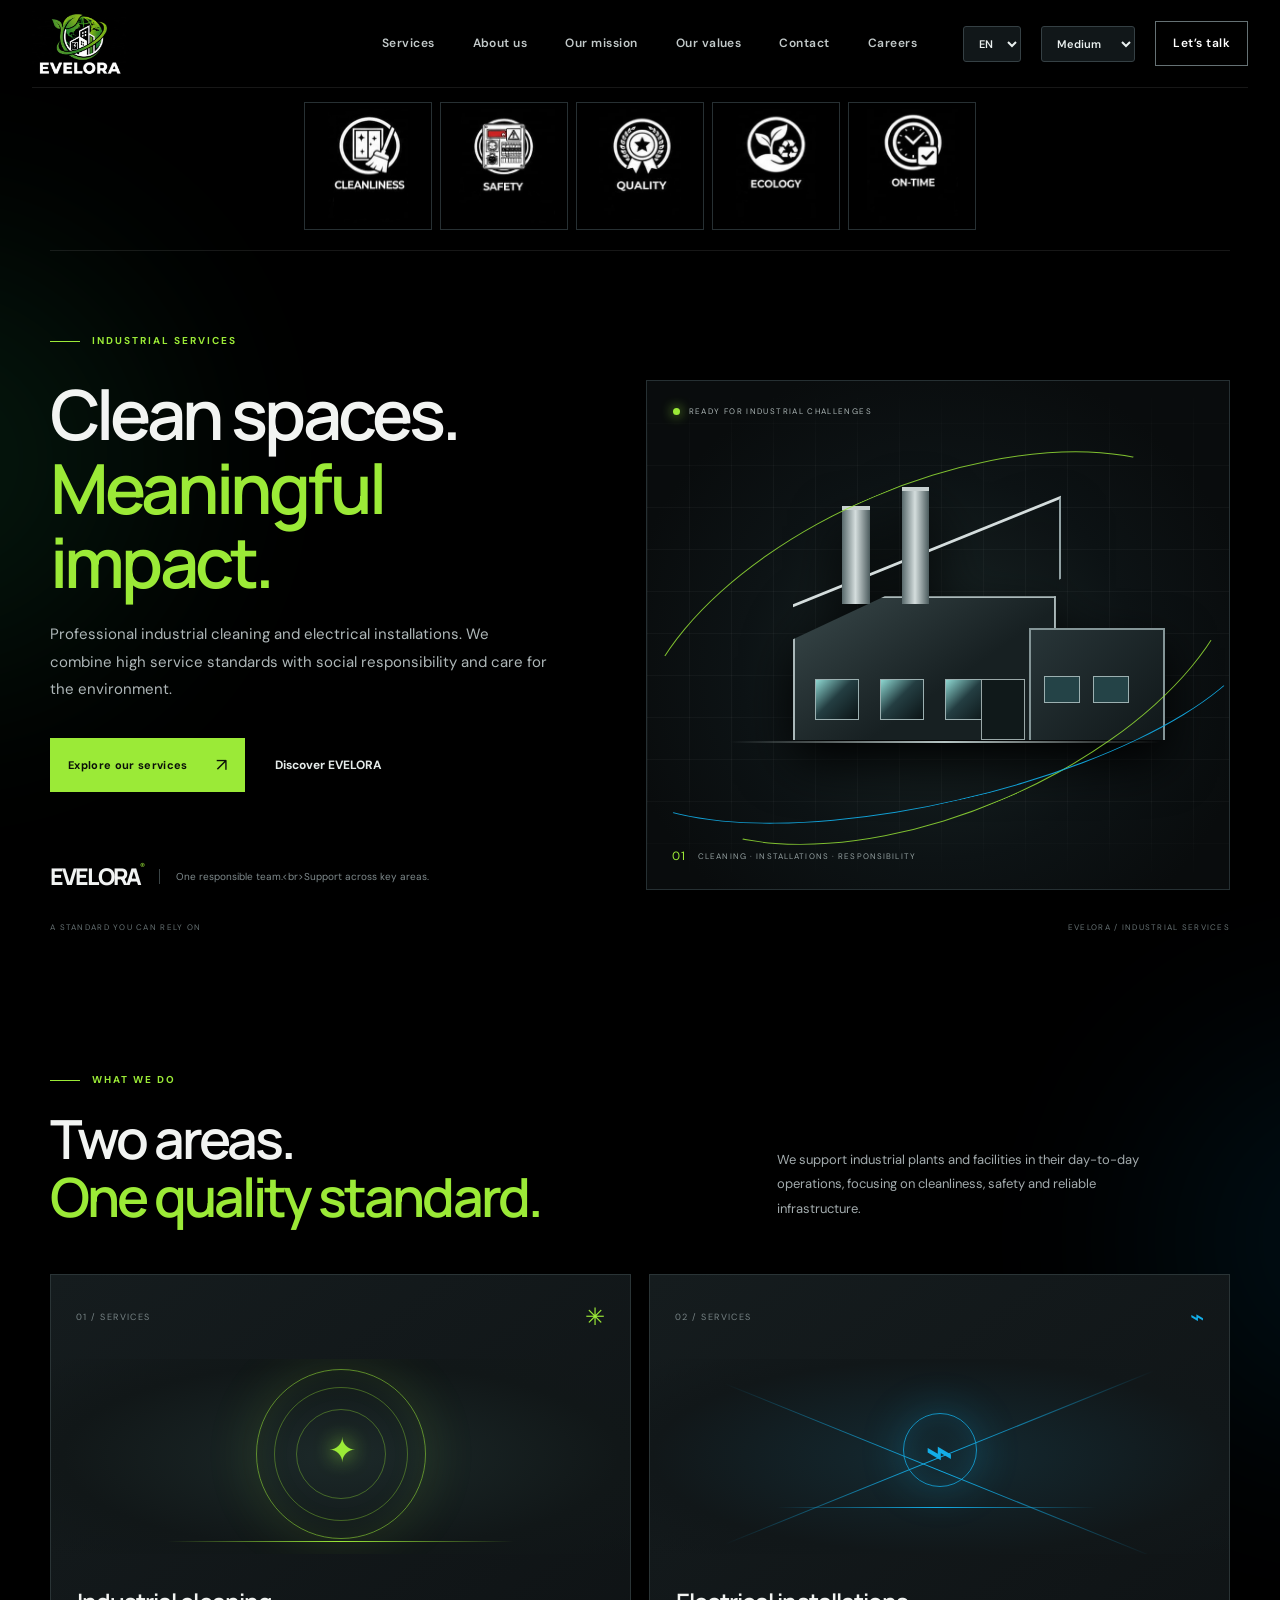
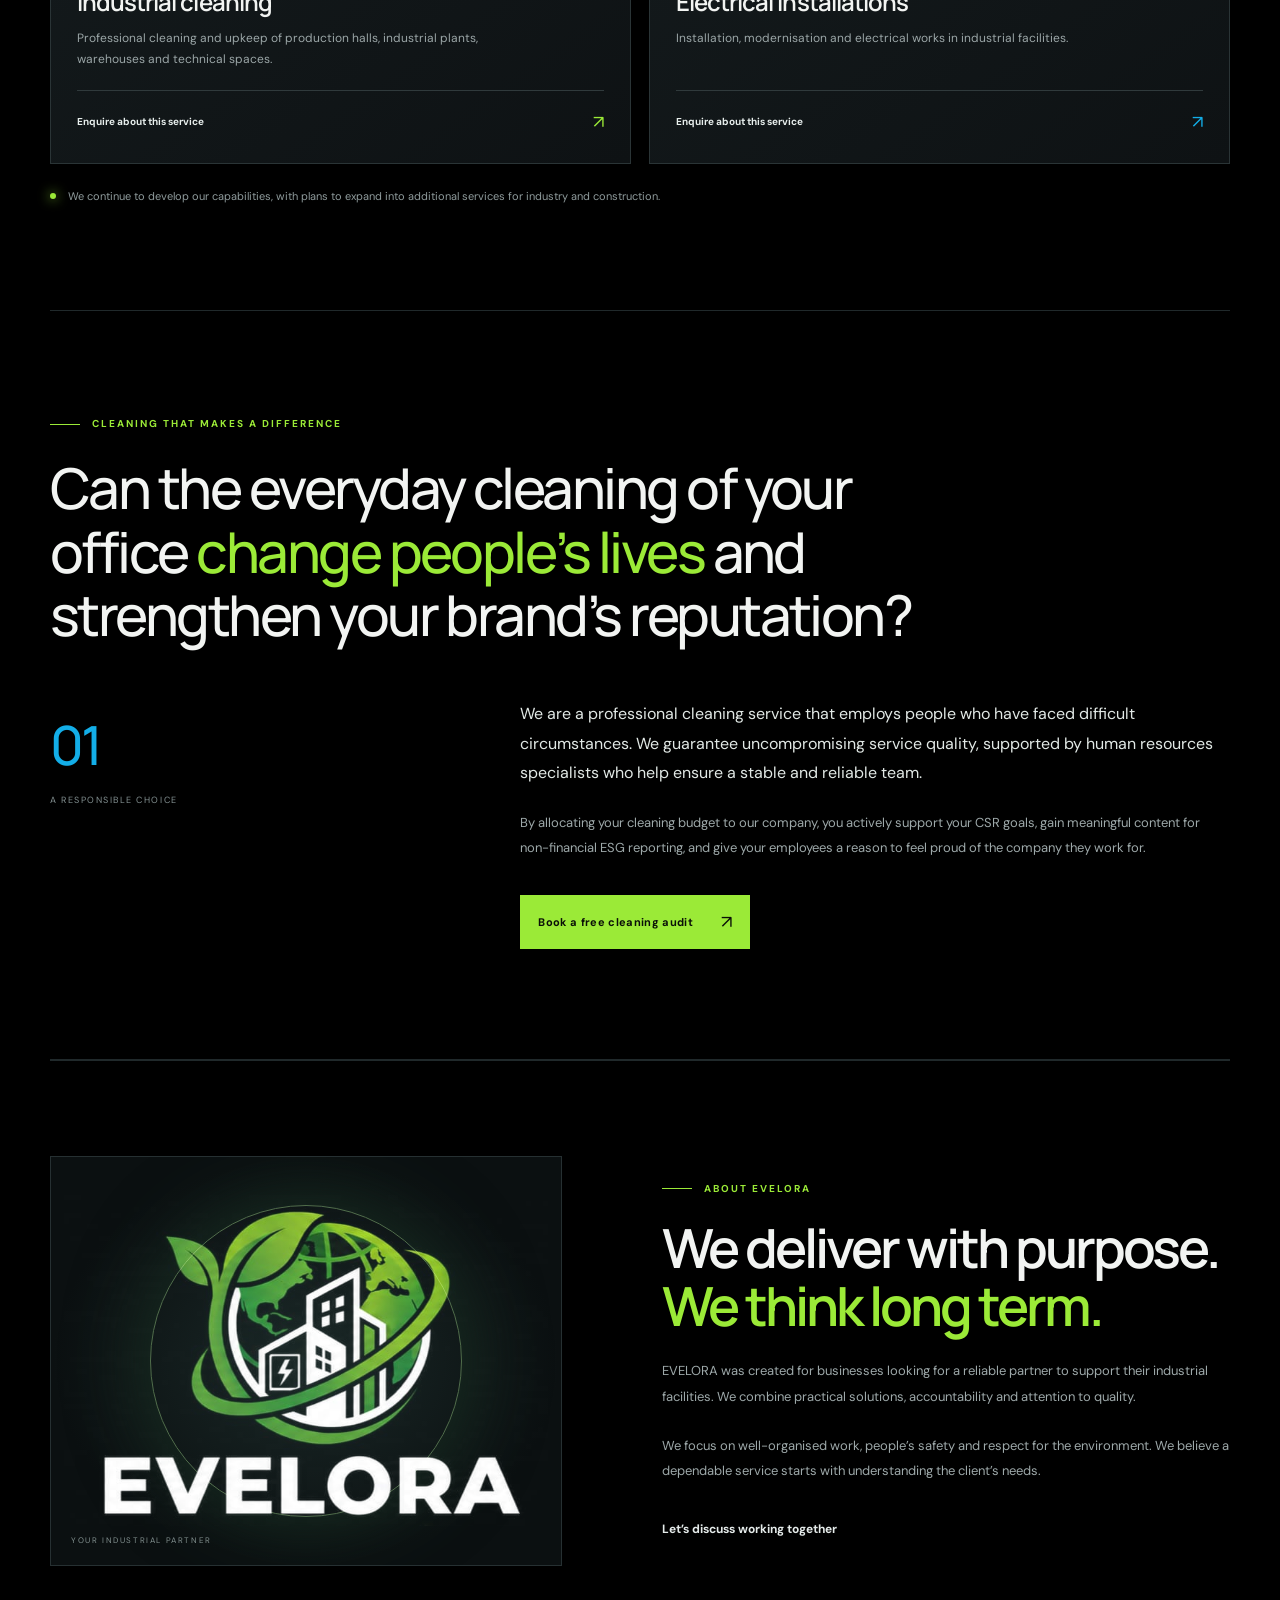
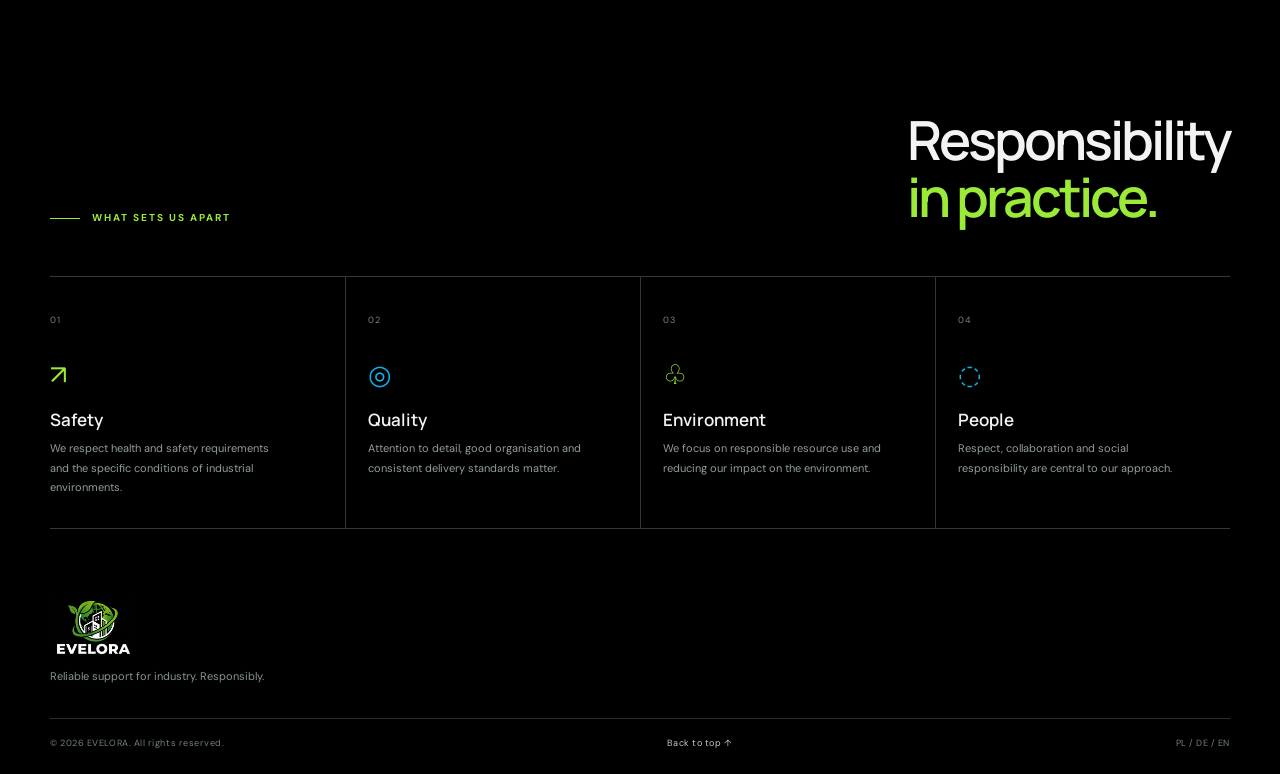
==== commit 9964b24d: "Update website content Co-authored-by: Copilot <223556219+Copilot@users.noreply.github.com>" ====
--- a/index.html
+++ b/index.html
@@ -18,7 +18,8 @@
       <a href="#about" data-i18n="navAbout">O nas</a>
       <a href="#impact" data-i18n="navImpact">Nasza misja</a>
       <a href="#values" data-i18n="navValues">Nasze wartości</a>
-      <a href="#contact" data-i18n="navContact">Kontakt</a>
+      <a href="kontakt.html" data-i18n="navContact">Kontakt</a>
+      <a href="kariera.html" data-i18n="navCareers">Kariera</a>
     </nav>
     <div class="header-actions">
       <label class="sr-only" for="language" data-i18n="languageLabel">Wybierz język</label>
@@ -31,10 +32,19 @@
         <option value="medium" data-i18n="textSizeMedium">Średni</option>
         <option value="large" data-i18n="textSizeLarge">Większy</option>
       </select>
-      <a class="header-cta" href="#contact" data-i18n="navCta">Porozmawiajmy</a>
+      <a class="header-cta" href="kontakt.html" data-i18n="navCta">Porozmawiajmy</a>
       <button class="menu-toggle" aria-label="Open menu" aria-expanded="false"><span></span><span></span></button>
     </div>
   </header>
+  <nav class="standard-shortcut-nav section-wrap" aria-label="Nasze standardy">
+    <div class="standard-shortcut-grid">
+      <article class="standard-item"><a class="standard-link" href="standard.html?topic=clean"><img src="assets/czystoscPL.jpeg" data-standard-image="czystosc" alt="" /><span class="sr-only" data-i18n="standardClean">Czystość</span></a></article>
+      <article class="standard-item"><a class="standard-link" href="standard.html?topic=safety"><img src="assets/bazpieczenstwoPL.jpeg" data-standard-image="bazpieczenstwo" alt="" /><span class="sr-only" data-i18n="standardSafety">Bezpieczeństwo</span></a></article>
+      <article class="standard-item"><a class="standard-link" href="standard.html?topic=quality"><img src="assets/jakoscPL.jpeg" data-standard-image="jakosc" alt="" /><span class="sr-only" data-i18n="standardQuality">Jakość</span></a></article>
+      <article class="standard-item"><a class="standard-link" href="standard.html?topic=ecology"><img src="assets/ekologiaPL.jpeg" data-standard-image="ekologia" alt="" /><span class="sr-only" data-i18n="standardEcology">Ekologia</span></a></article>
+      <article class="standard-item"><a class="standard-link" href="standard.html?topic=on-time"><img src="assets/terminowoPL.jpeg" data-standard-image="terminowo" alt="" /><span class="sr-only" data-i18n="standardOnTime">Terminowość</span></a></article>
+    </div>
+  </nav>
 
   <main id="top">
     <section class="hero section-wrap">
@@ -63,36 +73,20 @@
     <section class="services section-wrap" id="services">
       <div class="section-heading"><div><div class="eyebrow"><span class="eyebrow-line"></span><span data-i18n="servicesEyebrow">CO ROBIMY</span></div><h2 data-i18n-html="servicesTitle">Dwa obszary.<br /><em>Jeden standard jakości.</em></h2></div><p data-i18n="servicesIntro">Wspieramy zakłady i obiekty przemysłowe w codziennym funkcjonowaniu, dbając o porządek, bezpieczeństwo i niezawodność infrastruktury.</p></div>
       <div class="service-grid">
-        <article class="service-card service-clean"><div class="card-top"><span class="card-index">01 / SERVICES</span><span class="card-icon">✳</span></div><div class="service-art art-clean"><div class="clean-ring"></div><div class="clean-spark">✦</div><div class="clean-lines"></div></div><div class="card-content"><h3 data-i18n="cleanTitle">Sprzątanie przemysłowe</h3><p data-i18n="cleanText">Profesjonalne utrzymanie czystości w halach, zakładach produkcyjnych, magazynach i przestrzeniach technicznych.</p><a href="#contact" class="card-link"><span data-i18n="askAbout">Zapytaj o usługę</span><b>↗</b></a></div></article>
-        <article class="service-card service-electric"><div class="card-top"><span class="card-index">02 / SERVICES</span><span class="card-icon">⌁</span></div><div class="service-art art-electric"><div class="electric-core"></div><div class="electric-path path-a"></div><div class="electric-path path-b"></div><div class="electric-path path-c"></div></div><div class="card-content"><h3 data-i18n="electricTitle">Instalacje elektryczne</h3><p data-i18n="electricText">Wykonywanie, modernizacja i prace przy instalacjach elektrycznych w obiektach przemysłowych.</p><a href="#contact" class="card-link"><span data-i18n="askAbout">Zapytaj o usługę</span><b>↗</b></a></div></article>
+        <article class="service-card service-clean"><div class="card-top"><span class="card-index">01 / SERVICES</span><span class="card-icon">✳</span></div><div class="service-art art-clean"><div class="clean-ring"></div><div class="clean-spark">✦</div><div class="clean-lines"></div></div><div class="card-content"><h3 data-i18n="cleanTitle">Sprzątanie przemysłowe</h3><p data-i18n="cleanText">Profesjonalne utrzymanie czystości w halach, zakładach produkcyjnych, magazynach i przestrzeniach technicznych.</p><a href="kontakt.html" class="card-link"><span data-i18n="askAbout">Zapytaj o usługę</span><b>↗</b></a></div></article>
+        <article class="service-card service-electric"><div class="card-top"><span class="card-index">02 / SERVICES</span><span class="card-icon">⌁</span></div><div class="service-art art-electric"><div class="electric-core"></div><div class="electric-path path-a"></div><div class="electric-path path-b"></div><div class="electric-path path-c"></div></div><div class="card-content"><h3 data-i18n="electricTitle">Instalacje elektryczne</h3><p data-i18n="electricText">Wykonywanie, modernizacja i prace przy instalacjach elektrycznych w obiektach przemysłowych.</p><a href="kontakt.html" class="card-link"><span data-i18n="askAbout">Zapytaj o usługę</span><b>↗</b></a></div></article>
       </div>
       <p class="future-note"><span class="future-dot"></span><span data-i18n="futureNote">Rozwijamy kompetencje, aby w przyszłości rozszerzać ofertę o kolejne usługi dla przemysłu i budownictwa.</span></p>
     </section>
 
     <section class="impact section-wrap" id="impact">
       <div class="impact-heading"><div class="eyebrow"><span class="eyebrow-line"></span><span data-i18n="impactEyebrow">SPRZĄTANIE, KTÓRE MA ZNACZENIE</span></div><h2 data-i18n-html="impactTitle">Czy codzienne sprzątanie Waszego biura może <em>zmieniać ludzkie życie</em> i budować silny wizerunek Waszej marki?</h2></div>
-      <div class="impact-content"><div class="impact-mark"><span class="impact-number">01</span><span data-i18n="impactMark">ODPOWIEDZIALNY WYBÓR</span></div><div class="impact-copy"><p class="impact-lead" data-i18n="impactLead">Jesteśmy profesjonalnym serwisem sprzątającym, który zatrudnia osoby po przejściach. Gwarantujemy bezkompromisową jakość usług, nad którą czuwają specjaliści od zarządzania zasobami ludzkimi, zapewniając stabilność i rzetelność personelu.</p><p data-i18n="impactBody">Przekierowując budżet na utrzymanie czystości do naszej firmy, automatycznie realizujecie założenia CSR, zyskujecie materiał do raportów niefinansowych (ESG) i dajecie pracownikom powód do dumy z firmy, w której pracują.</p><a class="btn btn-primary impact-cta" href="#contact"><span data-i18n="impactCta">Umów bezpłatny audyt czystości</span><b>↗</b></a></div></div>
+      <div class="impact-content"><div class="impact-mark"><span class="impact-number">01</span><span data-i18n="impactMark">ODPOWIEDZIALNY WYBÓR</span></div><div class="impact-copy"><p class="impact-lead" data-i18n="impactLead">Jesteśmy profesjonalnym serwisem sprzątającym, który zatrudnia osoby po przejściach. Gwarantujemy bezkompromisową jakość usług, nad którą czuwają specjaliści od zarządzania zasobami ludzkimi, zapewniając stabilność i rzetelność personelu.</p><p data-i18n="impactBody">Przekierowując budżet na utrzymanie czystości do naszej firmy, automatycznie realizujecie założenia CSR, zyskujecie materiał do raportów niefinansowych (ESG) i dajecie pracownikom powód do dumy z firmy, w której pracują.</p><a class="btn btn-primary impact-cta" href="kontakt.html"><span data-i18n="impactCta">Umów bezpłatny audyt czystości</span><b>↗</b></a></div></div>
     </section>
 
-    <section class="about section-wrap" id="about"><div class="about-visual"><img src="assets/sti-logo.jpeg" alt="EVELORA" /><span class="about-vertical" data-i18n="aboutVertical">PARTNER DLA PRZEMYSŁU</span></div><div class="about-copy"><div class="eyebrow"><span class="eyebrow-line"></span><span data-i18n="aboutEyebrow">POZNAJ EVELORA</span></div><h2 data-i18n-html="aboutTitle">Działamy konkretnie.<br /><em>Myślimy długofalowo.</em></h2><p data-i18n="aboutText">EVELORA powstało z myślą o firmach, które potrzebują rzetelnego partnera do obsługi obiektów przemysłowych. Łączymy praktyczne podejście, odpowiedzialność i dbałość o standard wykonania.</p><p data-i18n="aboutText2">Stawiamy na dobrą organizację pracy, bezpieczeństwo ludzi i poszanowanie środowiska. Wierzymy, że solidna usługa zaczyna się od zrozumienia potrzeb klienta.</p><a class="text-link" href="#contact" data-i18n="aboutLink">Porozmawiajmy o współpracy <span>→</span></a></div></section>
+    <section class="about section-wrap" id="about"><div class="about-visual"><img src="assets/sti-logo.jpeg" alt="EVELORA" /><span class="about-vertical" data-i18n="aboutVertical">PARTNER DLA PRZEMYSŁU</span></div><div class="about-copy"><div class="eyebrow"><span class="eyebrow-line"></span><span data-i18n="aboutEyebrow">POZNAJ EVELORA</span></div><h2 data-i18n-html="aboutTitle">Działamy konkretnie.<br /><em>Myślimy długofalowo.</em></h2><p data-i18n="aboutText">EVELORA powstało z myślą o firmach, które potrzebują rzetelnego partnera do obsługi obiektów przemysłowych. Łączymy praktyczne podejście, odpowiedzialność i dbałość o standard wykonania.</p><p data-i18n="aboutText2">Stawiamy na dobrą organizację pracy, bezpieczeństwo ludzi i poszanowanie środowiska. Wierzymy, że solidna usługa zaczyna się od zrozumienia potrzeb klienta.</p><a class="text-link" href="kontakt.html" data-i18n="aboutLink">Porozmawiajmy o współpracy <span>→</span></a></div></section>
 
     <section class="values section-wrap" id="values"><div class="values-head"><div class="eyebrow"><span class="eyebrow-line"></span><span data-i18n="valuesEyebrow">CO NAS WYRÓŻNIA</span></div><h2 data-i18n-html="valuesTitle">Odpowiedzialność<br /><em>w praktyce.</em></h2></div><div class="values-grid"><article class="value-item"><span class="value-num">01</span><div class="value-symbol green-symbol">↗</div><h3 data-i18n="value1Title">Bezpieczeństwo</h3><p data-i18n="value1Text">Pracujemy z poszanowaniem zasad BHP i specyfiki środowiska przemysłowego.</p></article><article class="value-item"><span class="value-num">02</span><div class="value-symbol blue-symbol">◎</div><h3 data-i18n="value2Title">Jakość</h3><p data-i18n="value2Text">Liczy się dokładność, dobra organizacja i konsekwentny standard realizacji.</p></article><article class="value-item"><span class="value-num">03</span><div class="value-symbol green-symbol">♧</div><h3 data-i18n="value3Title">Środowisko</h3><p data-i18n="value3Text">Zwracamy uwagę na racjonalne wykorzystanie zasobów i ograniczanie wpływu na otoczenie.</p></article><article class="value-item"><span class="value-num">04</span><div class="value-symbol blue-symbol">◌</div><h3 data-i18n="value4Title">Ludzie</h3><p data-i18n="value4Text">Szacunek, współpraca i odpowiedzialność społeczna są częścią naszego podejścia.</p></article></div></section>
-    <section class="standards section-wrap" aria-labelledby="standardsTitle">
-      <div class="standards-heading">
-        <div class="eyebrow"><span class="eyebrow-line"></span><span data-i18n="standardsEyebrow">NASZE STANDARDY</span></div>
-        <h2 id="standardsTitle" data-i18n-html="standardsTitle">Jakość w każdym<br /><em>detalu.</em></h2>
-        <p data-i18n="standardsIntro">Dbamy o czystość, bezpieczeństwo, jakość, ekologię i terminowość.</p>
-      </div>
-      <div class="standards-grid">
-        <article class="standard-item"><img src="assets/czystoscPL.jpeg" data-standard-image="czystosc" alt="" /><span class="sr-only" data-i18n="standardClean">Czystość</span></article>
-        <article class="standard-item"><img src="assets/bazpieczenstwoPL.jpeg" data-standard-image="bazpieczenstwo" alt="" /><span class="sr-only" data-i18n="standardSafety">Bezpieczeństwo</span></article>
-        <article class="standard-item"><img src="assets/jakoscPL.jpeg" data-standard-image="jakosc" alt="" /><span class="sr-only" data-i18n="standardQuality">Jakość</span></article>
-        <article class="standard-item"><img src="assets/ekologiaPL.jpeg" data-standard-image="ekologia" alt="" /><span class="sr-only" data-i18n="standardEcology">Ekologia</span></article>
-        <article class="standard-item"><img src="assets/terminowoPL.jpeg" data-standard-image="terminowo" alt="" /><span class="sr-only" data-i18n="standardOnTime">Terminowość</span></article>
-      </div>
-    </section>
-
-    <section class="contact section-wrap" id="contact"><div class="contact-panel"><div class="contact-copy"><div class="eyebrow"><span class="eyebrow-line"></span><span data-i18n="contactEyebrow">SKONTAKTUJ SIĘ Z NAMI</span></div><h2 data-i18n-html="contactTitle">Umówmy się na<br /><em>bezpłatny audyt.</em></h2><p data-i18n="contactText">Umówmy się na bezpłatny audyt czystości Państwa obiektu i sprawdźmy, jak możemy wesprzeć Wasz biznes.</p><div class="contact-detail"><span class="detail-label" data-i18n="contactGermanyLabel">ODDZIAŁ NIEMCY</span><a href="tel:+4915257963224">Tomasz Świerczek · +49 152 5796 3224</a></div><div class="contact-detail"><span class="detail-label" data-i18n="contactPolandLabel">ODDZIAŁ POLSKA – REKRUTACJA</span><a href="tel:+48600872066">Sebastian Hanslik · +48 600 872 066</a></div><div class="contact-detail"><a href="tel:+48534961540">Igor Świerczek · +48 534 961 540</a></div></div><form class="contact-form" id="contactForm"><label for="name" data-i18n="formName">Imię i nazwisko</label><input id="name" name="name" required placeholder=" " /><label for="email" data-i18n="formEmail">Adres e-mail</label><input id="email" name="email" type="email" required placeholder=" " /><label for="service" data-i18n="formService">Czego dotyczy zapytanie?</label><select id="service" name="service"><option value="clean" data-i18n="formClean">Sprzątanie przemysłowe</option><option value="electric" data-i18n="formElectric">Instalacje elektryczne</option><option value="other" data-i18n="formOther">Inne / współpraca</option></select><label for="message" data-i18n="formMessage">Wiadomość</label><textarea id="message" name="message" rows="3" required></textarea><button class="btn btn-primary form-submit" type="submit"><span data-i18n="formSubmit">Przygotuj zapytanie</span><b>↗</b></button><p class="form-note" id="formNote" data-i18n="formNote" role="status" aria-live="polite">Formularz demonstracyjny — przed publikacją należy podłączyć firmowy adres e-mail lub system obsługi zapytań.</p></form></div></section>
   </main>
 
   <footer class="site-footer section-wrap"><a class="footer-brand" href="#top"><img src="assets/sti-logo.jpeg" alt="EVELORA" /></a><p data-i18n="footerClaim">Solidne wsparcie dla przemysłu. Odpowiedzialnie.</p><div class="footer-bottom"><span>© <span id="year"></span> EVELORA. <span data-i18n="rights">Wszelkie prawa zastrzeżone.</span></span><a href="#top" data-i18n="backTop">Wróć na górę ↑</a><span>PL / DE / EN</span></div></footer>
--- a/styles.css
+++ b/styles.css
@@ -1,6 +1,6 @@
 @import url('https://fonts.googleapis.com/css2?family=DM+Sans:wght@400;500;600;700&family=Manrope:wght@400;500;600;700;800&display=swap');
 :root{--bg:#000;--panel:#101416;--panel2:#141a1c;--line:#293033;--white:#f2f4f2;--muted:#a2abad;--green:#9bea37;--blue:#13aee8;--font:'DM Sans',Arial,sans-serif;--display:'Manrope','DM Sans',Arial,sans-serif}*{box-sizing:border-box}html{scroll-behavior:smooth;scroll-padding-top:90px}body{margin:0;background:var(--bg);color:var(--white);font-family:var(--font);line-height:1.6;overflow-x:hidden}a{color:inherit;text-decoration:none}.ambient{position:absolute;pointer-events:none;filter:blur(110px);opacity:.11;border-radius:50%;z-index:-1}.ambient-one{width:420px;height:420px;background:#31d47d;top:250px;left:-270px}.ambient-two{width:380px;height:380px;background:#078ecb;top:1050px;right:-260px}.section-wrap{width:min(1180px,calc(100% - 64px));margin-inline:auto}.site-header{height:88px;width:min(1320px,calc(100% - 64px));margin:auto;display:flex;align-items:center;justify-content:space-between;border-bottom:1px solid rgba(255,255,255,.09);position:relative;z-index:10}.brand{width:94px;height:74px;display:flex;align-items:center;overflow:hidden}.brand img{width:100%;height:100%;object-fit:contain}.desktop-nav{display:flex;gap:38px;margin-left:auto;margin-right:46px}.desktop-nav a,.header-cta{font-size:0.75rem;font-weight:600;letter-spacing:.04em;color:#c2c9c9;transition:color .2s}.desktop-nav a:hover,.text-link:hover{color:var(--green)}.header-actions{display:flex;align-items:center;gap:20px}.language-select{background:#111719;color:#eaf0ef;border:1px solid #354044;border-radius:3px;padding:9px 11px;font:600 0.6875rem var(--font);cursor:pointer}.header-cta{border:1px solid #657174;padding:12px 17px;color:white}.header-cta:hover{border-color:var(--green);color:var(--green)}.menu-toggle{display:none;background:none;border:0;padding:8px}.menu-toggle span{display:block;width:22px;height:2px;background:#fff;margin:5px}.hero{min-height:670px;display:grid;grid-template-columns:1fr 1.04fr;align-items:center;gap:34px;padding-top:55px;position:relative}.hero-copy{padding:15px 0 60px;position:relative;z-index:2}.eyebrow{display:flex;align-items:center;gap:12px;color:var(--green);font-size:0.625rem;font-weight:700;letter-spacing:.2em}.eyebrow-line{height:1px;width:30px;background:var(--green)}h1,h2,h3,p{margin-top:0}h1,h2{font-family:var(--display);letter-spacing:-.055em;font-weight:600;line-height:1.07}h1{font-size:clamp(2.6875rem,5.4vw,4.375rem);margin:28px 0 22px}h1 em,h2 em{font-style:normal;color:var(--green)}.hero-lead{max-width:500px;color:#aeb7b8;font-size:0.9375rem;line-height:1.85}.hero-buttons{display:flex;align-items:center;gap:30px;margin-top:34px}.btn{display:inline-flex;align-items:center;justify-content:space-between;gap:28px;padding:15px 18px;border:0;font:700 0.6875rem var(--font);letter-spacing:.03em;cursor:pointer}.btn-primary{background:var(--green);color:#0b1008;transition:transform .2s,background .2s}.btn-primary:hover{background:#b4ff59;transform:translateY(-2px)}.btn b{font-size:1.125rem;font-weight:400}.text-link{font-size:0.75rem;font-weight:700;color:#e5ebea;transition:color .2s}.text-link span{color:var(--green);margin-left:8px;font-size:1.0625rem}.hero-proof{display:flex;align-items:center;gap:16px;margin-top:68px}.proof-mark{font:800 1.4375rem var(--display);letter-spacing:-.08em;color:#f1f3f2}.proof-mark span{font:0.625rem var(--font);vertical-align:top;color:var(--green)}.hero-proof p{font-size:0.625rem;line-height:1.5;color:#7f8a8c;margin:0;padding-left:16px;border-left:1px solid #3a4446}.hero-visual{height:510px;position:relative;overflow:hidden;background:radial-gradient(ellipse at 50% 56%,#1b2828 0%,#0d1315 48%,#090c0d 78%);border:1px solid #263033}.visual-grid{position:absolute;inset:0;background-image:linear-gradient(rgba(255,255,255,.035) 1px,transparent 1px),linear-gradient(90deg,rgba(255,255,255,.035) 1px,transparent 1px);background-size:42px 42px;mask-image:linear-gradient(transparent,#000 20%,#000 80%,transparent)}.visual-tag{position:absolute;top:24px;left:26px;z-index:4;font-size:0.5rem;letter-spacing:.17em;color:#aab4b4;display:flex;align-items:center;gap:9px}.tag-dot,.future-dot{width:7px;height:7px;border-radius:50%;background:var(--green);box-shadow:0 0 12px var(--green)}.visual-building{position:absolute;width:78%;height:48%;left:11%;top:27%;filter:drop-shadow(0 20px 25px #000)}.factory-main{position:absolute;left:18%;bottom:9%;width:58%;height:59%;border:2px solid #aab8b9;border-bottom:0;background:linear-gradient(145deg,#39484a,#172022 60%);clip-path:polygon(0 30%,35% 0,100% 0,100% 100%,0 100%)}.roof{position:absolute;left:18%;top:13%;width:59%;height:34%;border-top:3px solid #d4dddd;transform:skewY(-22deg);border-right:2px solid #91a1a3}.factory-wing{position:absolute;right:0;bottom:9%;width:30%;height:46%;border:2px solid #849597;background:linear-gradient(135deg,#283538,#101719);border-bottom:0}.factory-window{display:inline-block;width:17%;height:29%;margin:31% 0 0 8%;border:1px solid #9cb0b1;background:linear-gradient(135deg,#8dd6d0,#243e42 45%,#0b1416)}.factory-door{position:absolute;bottom:0;right:11%;height:43%;width:17%;border:1px solid #9aa8a8;background:#10191a}.wing-window{display:inline-block;width:27%;height:24%;margin:35% 0 0 10%;border:1px solid #9cb0b1;background:#244347}.stack{position:absolute;bottom:65%;width:6%;height:40%;background:linear-gradient(90deg,#58696b,#d4dddd 48%,#4b5b5d);border-top:4px solid #c7d0d0}.stack-one{left:29%}.stack-two{left:42%;height:48%;bottom:65%}.ground-line{position:absolute;bottom:8%;left:4%;width:95%;height:2px;background:linear-gradient(90deg,transparent,#b7c5c4,transparent)}.visual-orbit{position:absolute;border:1px solid transparent;border-radius:50%;transform:rotate(-23deg)}.orbit-green{width:110%;height:65%;left:-5%;top:20%;border-top-color:#9bea37;border-bottom-color:#9bea37;opacity:.8}.orbit-blue{width:115%;height:44%;left:-8%;top:39%;border-bottom-color:#12aee8;opacity:.9;transform:rotate(-13deg)}.visual-caption{position:absolute;bottom:23px;left:25px;right:25px;display:flex;align-items:center;gap:12px;font-size:0.5rem;letter-spacing:.14em;color:#94a0a1}.caption-number{color:var(--green);font-size:0.75rem}.hero-bottomline{position:absolute;bottom:18px;left:0;right:0;display:flex;justify-content:space-between;font-size:0.5rem;letter-spacing:.16em;color:#667173}.services{padding:120px 0 105px}.section-heading{display:grid;grid-template-columns:1fr .7fr;align-items:end;gap:80px;margin-bottom:48px}.section-heading h2,.about h2,.values h2,.contact h2{font-size:clamp(2.25rem,4.3vw,3.375rem);margin:22px 0 0}.section-heading>p{max-width:400px;color:var(--muted);font-size:0.8125rem;line-height:1.9;margin-bottom:4px}.service-grid{display:grid;grid-template-columns:1fr 1fr;gap:18px}.service-card{min-height:490px;background:linear-gradient(145deg,#151c1e,#0e1214);border:1px solid #2a3436;position:relative;overflow:hidden;display:flex;flex-direction:column}.card-top{padding:23px 25px;display:flex;justify-content:space-between;align-items:center;position:relative;z-index:2}.card-index{font-size:0.5625rem;letter-spacing:.16em;color:#788486}.card-icon{font-size:1.5rem;color:var(--green)}.service-electric .card-icon{color:var(--blue)}.service-art{height:195px;position:relative;overflow:hidden;background:radial-gradient(ellipse at center,#1c2929,#111718 68%,transparent)}.clean-ring{position:absolute;width:170px;height:170px;border:1px solid rgba(155,234,55,.55);border-radius:50%;left:calc(50% - 85px);top:10px;box-shadow:0 0 55px rgba(155,234,55,.12),inset 0 0 35px rgba(155,234,55,.08)}.clean-ring:before,.clean-ring:after{content:'';position:absolute;border:1px solid rgba(155,234,55,.35);border-radius:50%;inset:17px}.clean-ring:after{inset:39px}.clean-spark{position:absolute;left:calc(50% - 13px);top:65px;font-size:2.125rem;color:var(--green);text-shadow:0 0 20px #9bea37}.clean-lines{position:absolute;bottom:12px;left:20%;width:60%;height:1px;background:linear-gradient(90deg,transparent,var(--green),transparent)}.art-electric{background:radial-gradient(ellipse at center,#142a32,#111719 70%,transparent)}.electric-core{position:absolute;width:74px;height:74px;border:1px solid rgba(19,174,232,.8);border-radius:50%;left:calc(50% - 37px);top:54px;box-shadow:0 0 45px rgba(19,174,232,.24),inset 0 0 28px rgba(19,174,232,.15)}.electric-core:after{content:'⌁';position:absolute;inset:0;display:grid;place-items:center;font-size:3rem;color:var(--blue)}.electric-path{position:absolute;height:1px;background:linear-gradient(90deg,transparent,var(--blue),transparent);transform:rotate(-22deg);width:80%;left:10%;top:50%}.path-b{transform:rotate(22deg);top:57%}.path-c{transform:rotate(0);top:76%;width:55%;left:22%}.card-content{padding:20px 26px 26px;margin-top:auto}.card-content h3{font:600 1.5rem var(--display);letter-spacing:-.04em;margin-bottom:10px}.card-content p{font-size:0.75rem;line-height:1.8;color:#9ba6a7;max-width:430px;min-height:44px}.card-link{display:flex;justify-content:space-between;align-items:center;border-top:1px solid #303a3c;padding-top:17px;margin-top:18px;font-size:0.625rem;font-weight:700;color:#e8efed}.card-link b{font-size:1.125rem;color:var(--green);font-weight:400}.service-electric .card-link b{color:var(--blue)}.future-note{display:flex;align-items:center;gap:12px;color:#8f9b9c;font-size:0.6875rem;margin:24px 0 0}.future-dot{flex:none;width:6px;height:6px}.about{display:grid;grid-template-columns:.9fr 1fr;gap:100px;align-items:center;padding:95px 0 120px;border-top:1px solid #20292b}.about-visual{height:410px;position:relative;background:radial-gradient(ellipse at center,#1a2827,#0b1011 70%);border:1px solid #263032;display:flex;align-items:center;justify-content:center;overflow:hidden}.about-visual:before{content:'';position:absolute;width:310px;height:310px;border:1px solid #506d4b;border-radius:50%;box-shadow:0 0 80px #172d20}.about-visual img{position:relative;width:95%;height:95%;object-fit:contain;mix-blend-mode:screen}.about-vertical{position:absolute;bottom:18px;left:20px;font-size:0.5rem;letter-spacing:.2em;color:#82908f}.about-copy>p{color:#9da8a9;font-size:0.8125rem;line-height:1.95;margin:24px 0}.about-copy>p+p{margin-top:0}.about-copy .text-link{display:inline-block;margin-top:12px}.values{padding:25px 0 65px}.values-head{display:flex;justify-content:space-between;align-items:end;margin-bottom:50px}.values-head h2{margin:0}.values-grid{display:grid;grid-template-columns:repeat(4,1fr);border-top:1px solid #30393b;border-bottom:1px solid #30393b}.value-item{padding:28px 22px 30px 0;min-height:220px;position:relative}.value-item+.value-item{border-left:1px solid #30393b;padding-left:22px}.value-num{font-size:0.5625rem;letter-spacing:.15em;color:#778385}.value-symbol{font-size:1.6875rem;margin:22px 0 12px}.green-symbol{color:var(--green)}.blue-symbol{color:var(--blue)}.value-item h3{font:600 1.0625rem var(--display);margin-bottom:8px}.value-item p{font-size:0.6875rem;line-height:1.8;color:#929d9e;margin:0;max-width:230px}.contact{padding:0 0 110px}.contact-panel{background:linear-gradient(120deg,#151d1e,#0d1214);border:1px solid #2a3537;padding:55px;display:grid;grid-template-columns:1fr .8fr;gap:90px;position:relative;overflow:hidden}.contact-panel:after{content:'EVELORA';position:absolute;right:30%;bottom:-120px;font:800 16.25rem var(--display);color:rgba(255,255,255,.018);letter-spacing:-.1em;pointer-events:none}.contact-copy,.contact-form{position:relative;z-index:1}.contact h2{margin:23px 0}.contact-copy>p{max-width:430px;font-size:0.8125rem;line-height:1.9;color:#9ca8a9;margin-bottom:34px}.contact-detail{display:flex;flex-direction:column;gap:4px;margin-top:16px;color:#d4dcda;font-size:0.75rem}.detail-label{font-size:0.5rem;letter-spacing:.17em;color:#788486}.contact-form{display:flex;flex-direction:column;gap:8px}.contact-form label{font-size:0.625rem;color:#c1cbca;margin-top:8px}.contact-form input,.contact-form select,.contact-form textarea{width:100%;background:#0a0f10;border:1px solid #344043;color:#f2f4f2;padding:12px;font:0.75rem var(--font);border-radius:0;outline:none}.contact-form input:focus,.contact-form select:focus,.contact-form textarea:focus{border-color:var(--green)}.contact-form select option{background:#111}.contact-form textarea{resize:vertical}.form-submit{margin-top:12px;width:100%}.form-note{font-size:0.5625rem;line-height:1.6;color:#748082;margin:7px 0 0}.site-footer{padding:0 0 24px}.footer-brand{display:block;width:85px;height:66px;overflow:hidden}.footer-brand img{width:100%;height:100%;object-fit:contain}.site-footer>p{font-size:0.6875rem;color:#879394;margin:8px 0 32px}.footer-bottom{border-top:1px solid #263033;padding-top:17px;display:flex;justify-content:space-between;color:#748082;font-size:0.5625rem;letter-spacing:.06em}.footer-bottom a{color:#c2ccca}.sr-only{position:absolute;width:1px;height:1px;padding:0;margin:-1px;overflow:hidden;clip:rect(0,0,0,0);white-space:nowrap;border:0}
-.standards{padding:0 0 110px}.standards-heading{display:grid;grid-template-columns:1fr .75fr;align-items:end;gap:12px 60px;margin-bottom:32px}.standards-heading .eyebrow{grid-column:1 / -1}.standards-heading h2{font-size:clamp(2.25rem,4.3vw,3.375rem);margin:8px 0 0}.standards-heading>p{max-width:400px;color:var(--muted);font-size:0.8125rem;line-height:1.9;margin:0 0 4px}.standards-grid{display:grid;grid-template-columns:repeat(5,minmax(0,1fr));gap:14px}.standard-item{margin:0;padding:8px;background:#0a0d0e;border:1px solid #273033;overflow:hidden}.standard-item img{display:block;width:100%;aspect-ratio:1;object-fit:contain;background:#000}@media(max-width:900px){.standards-grid{grid-template-columns:repeat(3,minmax(0,1fr))}.desktop-nav{gap:20px;margin-right:22px}.hero{grid-template-columns:1fr 1fr;min-height:600px}.hero-visual{height:430px}.about{gap:45px}.contact-panel{gap:40px;padding:40px}.values-grid{grid-template-columns:repeat(2,1fr)}.value-item:nth-child(3){border-left:0;padding-left:0;border-top:1px solid #30393b}.value-item:nth-child(4){border-top:1px solid #30393b}}
+.standards-grid{display:grid;grid-template-columns:repeat(5,minmax(0,1fr));gap:14px}.standard-item{margin:0;padding:8px;background:#0a0d0e;border:1px solid #273033;overflow:hidden}.standard-item img{display:block;width:100%;aspect-ratio:1;object-fit:contain;background:#000}@media(max-width:900px){.desktop-nav{gap:20px;margin-right:22px}.hero{grid-template-columns:1fr 1fr;min-height:600px}.hero-visual{height:430px}.about{gap:45px}.contact-panel{gap:40px;padding:40px}.values-grid{grid-template-columns:repeat(2,1fr)}.value-item:nth-child(3){border-left:0;padding-left:0;border-top:1px solid #30393b}.value-item:nth-child(4){border-top:1px solid #30393b}}
 @media(max-width:680px){.standards-heading{grid-template-columns:1fr;gap:14px}.standards-heading .eyebrow{grid-column:auto}.standards-grid{grid-template-columns:repeat(2,minmax(0,1fr));gap:10px}.section-wrap,.site-header{width:calc(100% - 38px)}.site-header{height:72px}.brand{width:75px;height:62px}.desktop-nav{display:none;position:absolute;top:72px;left:-19px;right:-19px;background:#0d1214;border-bottom:1px solid #303a3c;padding:22px 24px;flex-direction:column;gap:20px}.desktop-nav.open{display:flex}.header-actions{gap:10px}.header-cta{display:none}.menu-toggle{display:block}.hero{display:flex;flex-direction:column;align-items:stretch;padding-top:58px;gap:18px;min-height:0}.hero-copy{padding:0 0 20px}.hero h1{font-size:clamp(2.6875rem,12vw,3.75rem)}.hero-lead{font-size:0.8125rem}.hero-proof{margin-top:38px}.hero-visual{height:360px}.hero-bottomline{position:static;padding:20px 0 0;font-size:0.4375rem}.services{padding:85px 0 75px}.section-heading{display:block;margin-bottom:30px}.section-heading>p{margin-top:24px}.section-heading h2,.about h2,.values h2,.contact h2{font-size:2.4375rem}.service-grid{grid-template-columns:1fr;gap:14px}.service-card{min-height:460px}.about{grid-template-columns:1fr;gap:35px;padding:70px 0 85px}.about-visual{height:320px}.about-visual:before{width:250px;height:250px}.about-visual img{width:100%;height:100%}.values{padding:0 0 85px}.values-head{display:block;margin-bottom:32px}.values-head h2{margin-top:20px}.values-grid{grid-template-columns:1fr 1fr}.value-item{padding:22px 12px 24px 0;min-height:205px}.value-item+.value-item{padding-left:13px}.value-item:nth-child(3){padding-left:0}.value-item h3{font-size:0.9375rem}.value-item p{font-size:0.625rem}.contact{padding-bottom:75px}.contact-panel{grid-template-columns:1fr;padding:30px 22px;gap:32px}.contact-panel:after{font-size:11.25rem;right:0}.contact-copy>p{font-size:0.75rem}.footer-bottom{gap:12px;flex-wrap:wrap;font-size:0.5rem}.footer-bottom span:first-child{width:100%}}
 
 /* Social impact / CSR section */
@@ -18,6 +18,39 @@
 @media(max-width:680px){.impact{padding:75px 0 80px}.impact-heading{margin-bottom:32px}.impact-heading h2{font-size:2.3125rem}.impact-content{grid-template-columns:1fr;gap:24px}.impact-number{font-size:2.375rem}.impact-copy .impact-lead{font-size:0.875rem}}
 
 .standard-item{background:#000}
+.standard-shortcut-nav{padding:14px 0 20px;margin-bottom:12px;border-bottom:1px solid rgba(255,255,255,.09)}
+.standard-shortcut-grid{display:flex;flex-wrap:nowrap;justify-content:center;gap:8px;overflow-x:auto;scrollbar-width:thin}
+.standard-shortcut-grid .standard-item{flex:0 0 clamp(58px,10vw,130px);padding:6px}
+.standard-link{display:block;color:inherit;transition:opacity .2s,transform .2s}
+.standard-link:hover{opacity:.82;transform:translateY(-3px)}
+.standard-link:focus-visible{outline:2px solid var(--green);outline-offset:4px}
+.standard-detail-page{min-height:100vh;background:radial-gradient(ellipse at 85% 12%,rgba(19,174,232,.1),transparent 35%),var(--bg)}
+.standard-detail{padding-top:38px;padding-bottom:90px}
+.standard-detail-topbar{display:flex;align-items:center;gap:24px;min-height:88px;border-bottom:1px solid rgba(255,255,255,.09)}
+.standard-detail-brand{width:94px;height:74px;display:flex;align-items:center;overflow:hidden;flex:none}
+.standard-detail-brand img{width:100%;height:100%;object-fit:contain}
+.standard-detail-nav{display:flex;align-items:center;gap:30px;margin-left:auto}
+.standard-detail-nav a{font-size:.75rem;font-weight:600;color:#c2c9c9}
+.standard-detail-nav a:hover{color:var(--green)}
+.standard-detail-back{display:inline-block;color:#aab5b5}
+.standard-detail-back:hover{color:var(--green)}
+.standard-detail-topbar .language-select{min-width:68px}
+.standard-detail .standard-shortcut-nav{margin-bottom:52px}
+.standard-detail-heading{max-width:780px;border-bottom:1px solid var(--line);padding-bottom:38px}
+.standard-detail-heading h1{font-size:clamp(2.5rem,7vw,5rem);margin:24px 0 12px}
+.standard-detail-lead{font:500 clamp(1.5rem,3vw,2.25rem)/1.3 var(--display);letter-spacing:-.04em;margin:0;color:#dfe6e3}
+.standard-detail-lead em{font-style:normal;color:var(--green)}
+.standard-detail-content{max-width:780px;padding-top:34px}
+.standard-detail-intro{font-size:1rem;line-height:1.9;color:#b6c0bf;margin:0 0 38px}
+.standard-detail-intro strong{color:var(--white)}
+.standard-detail-topic{padding:25px 0;border-top:1px solid var(--line)}
+.standard-detail-topic h2{font-size:clamp(1.375rem,3vw,1.875rem);margin:0 0 16px}
+.standard-detail-topic ul{padding-left:22px;margin:0;color:#aab5b5}
+.standard-detail-topic li{padding:5px 0 5px 4px;line-height:1.8}
+.standard-detail-topic li::marker{color:var(--green)}
+.standard-detail-topic strong{color:var(--white)}
+.standard-detail-closing{border-left:2px solid var(--green);padding:4px 0 4px 18px;margin:24px 0 0;color:var(--green);font:600 clamp(1rem,2.5vw,1.375rem)/1.6 var(--display)}
+@media(max-width:680px){.standard-detail{padding-top:0;padding-bottom:65px}.standard-detail-topbar{min-height:72px;gap:10px}.standard-detail-brand{width:70px;height:62px}.standard-detail-nav{gap:12px}.standard-detail-nav a{font-size:.625rem}.standard-detail-back{display:none}.standard-detail .standard-shortcut-nav{margin-bottom:40px}.standard-detail-intro{font-size:.875rem}}
 
 html{font-size:16px}
 html.text-size-small{font-size:15px}
@@ -25,3 +58,19 @@
 html.text-size-large{font-size:18px}
 .text-size-select{min-width:94px}
 @media(max-width:680px){.header-actions{gap:7px}.text-size-select{max-width:88px;padding-inline:7px}}
+.contact h1{font-size:clamp(2.25rem,4.3vw,3.375rem);margin:23px 0}
+.career-section{padding:80px 0 110px}
+.career-section .container{width:min(900px,calc(100% - 64px));margin-inline:auto}
+.career-section h1{font-size:clamp(2.25rem,4.3vw,3.375rem);margin:0 0 18px}
+.career-section> .container>p{max-width:620px;color:var(--muted);font-size:.875rem;line-height:1.9;margin-bottom:32px}
+.career-form{display:grid;grid-template-columns:1fr 1fr;gap:20px 24px;padding:34px;background:linear-gradient(120deg,#151d1e,#0d1214);border:1px solid #2a3537}
+.career-form .form-group{display:flex;flex-direction:column;gap:8px;min-width:0}
+.career-form label{font-size:.6875rem;color:#c1cbca}
+.career-form input,.career-form select{width:100%;min-height:44px;background:#0a0f10;border:1px solid #344043;color:var(--white);padding:11px 12px;font:.75rem var(--font);border-radius:0}
+.career-form input::placeholder{color:#748082}
+.career-form input:focus,.career-form select:focus{outline:none;border-color:var(--green)}
+.career-form input[type=file]{padding:9px}
+.career-form input[type=file]::file-selector-button{margin-right:12px;padding:7px 10px;border:0;background:#293235;color:var(--white);font:600 .6875rem var(--font);cursor:pointer}
+.career-file-group,.career-form .btn{grid-column:1 / -1}
+.career-form .btn{justify-self:start}
+@media(max-width:680px){.career-section{padding:58px 0 75px}.career-section .container{width:calc(100% - 38px)}.career-form{grid-template-columns:1fr;gap:17px;padding:23px 18px}.career-file-group,.career-form .btn{grid-column:auto}.career-form .btn{width:100%}}
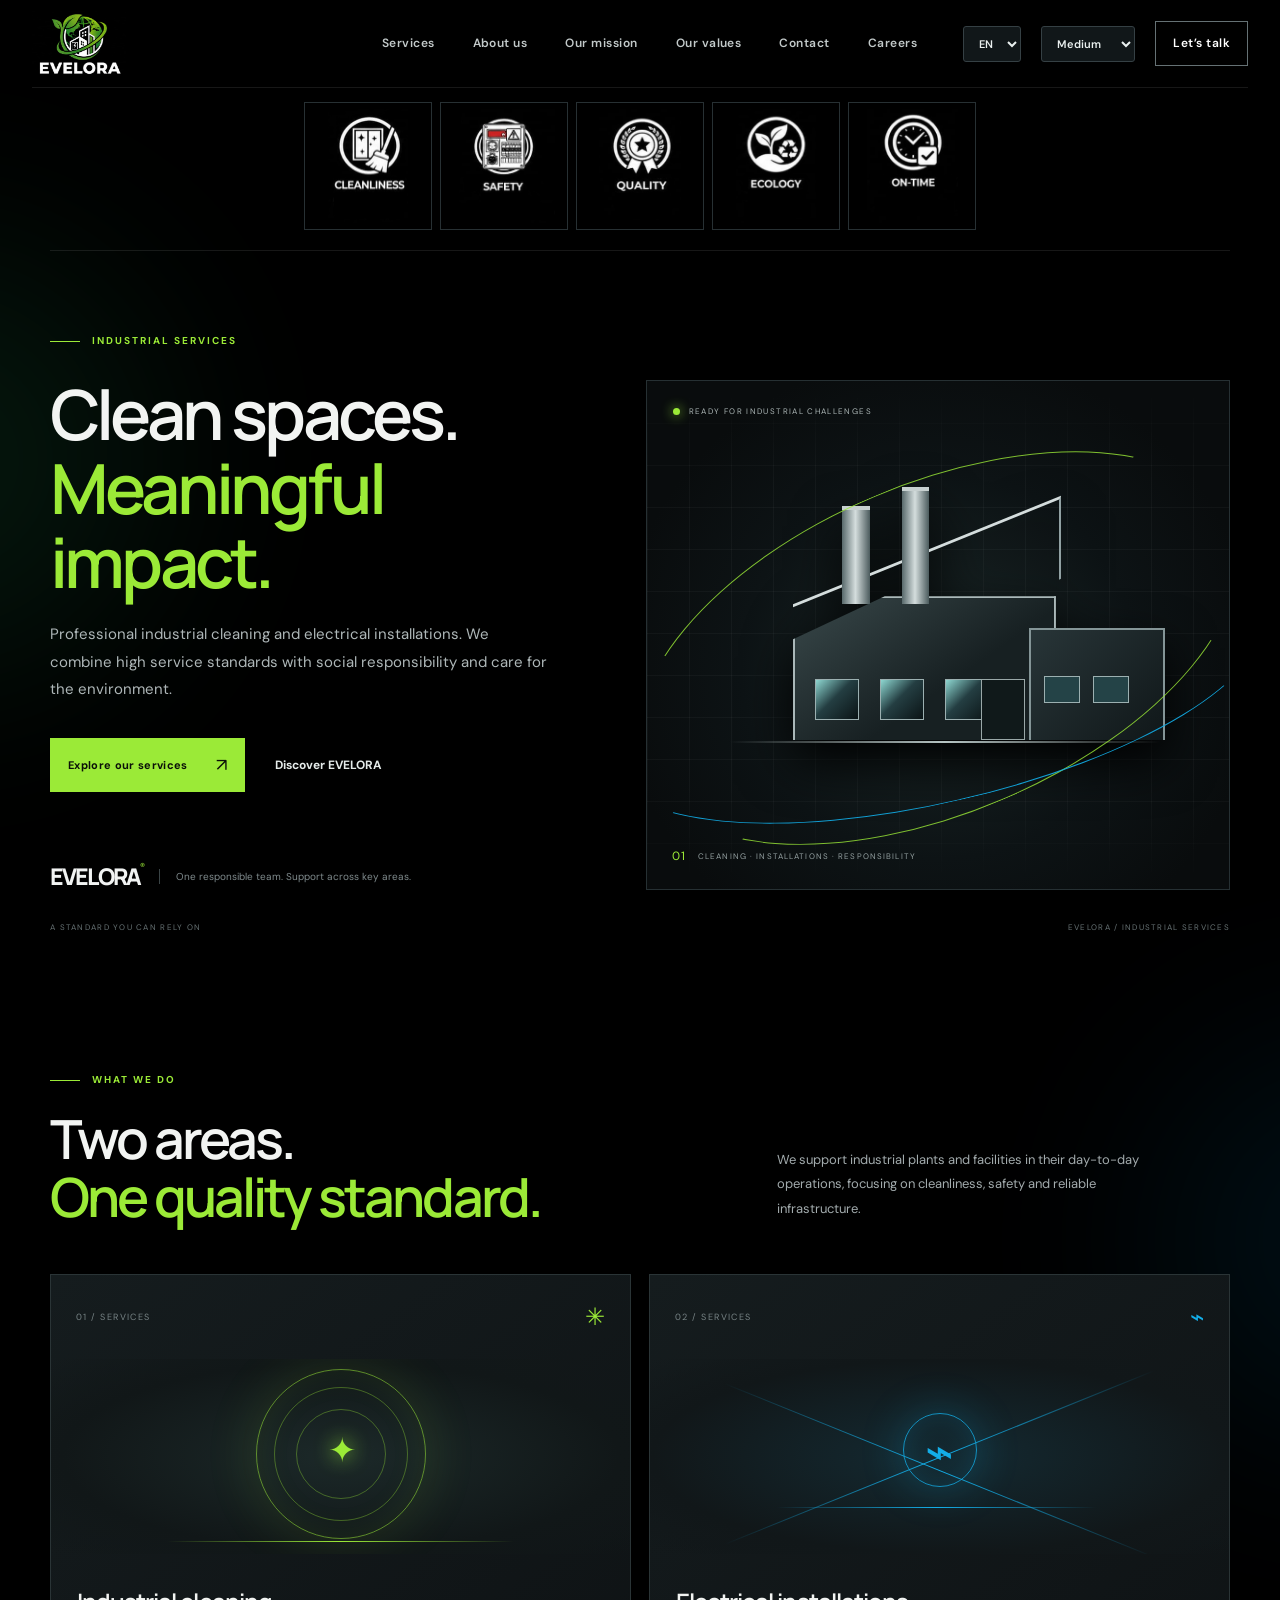
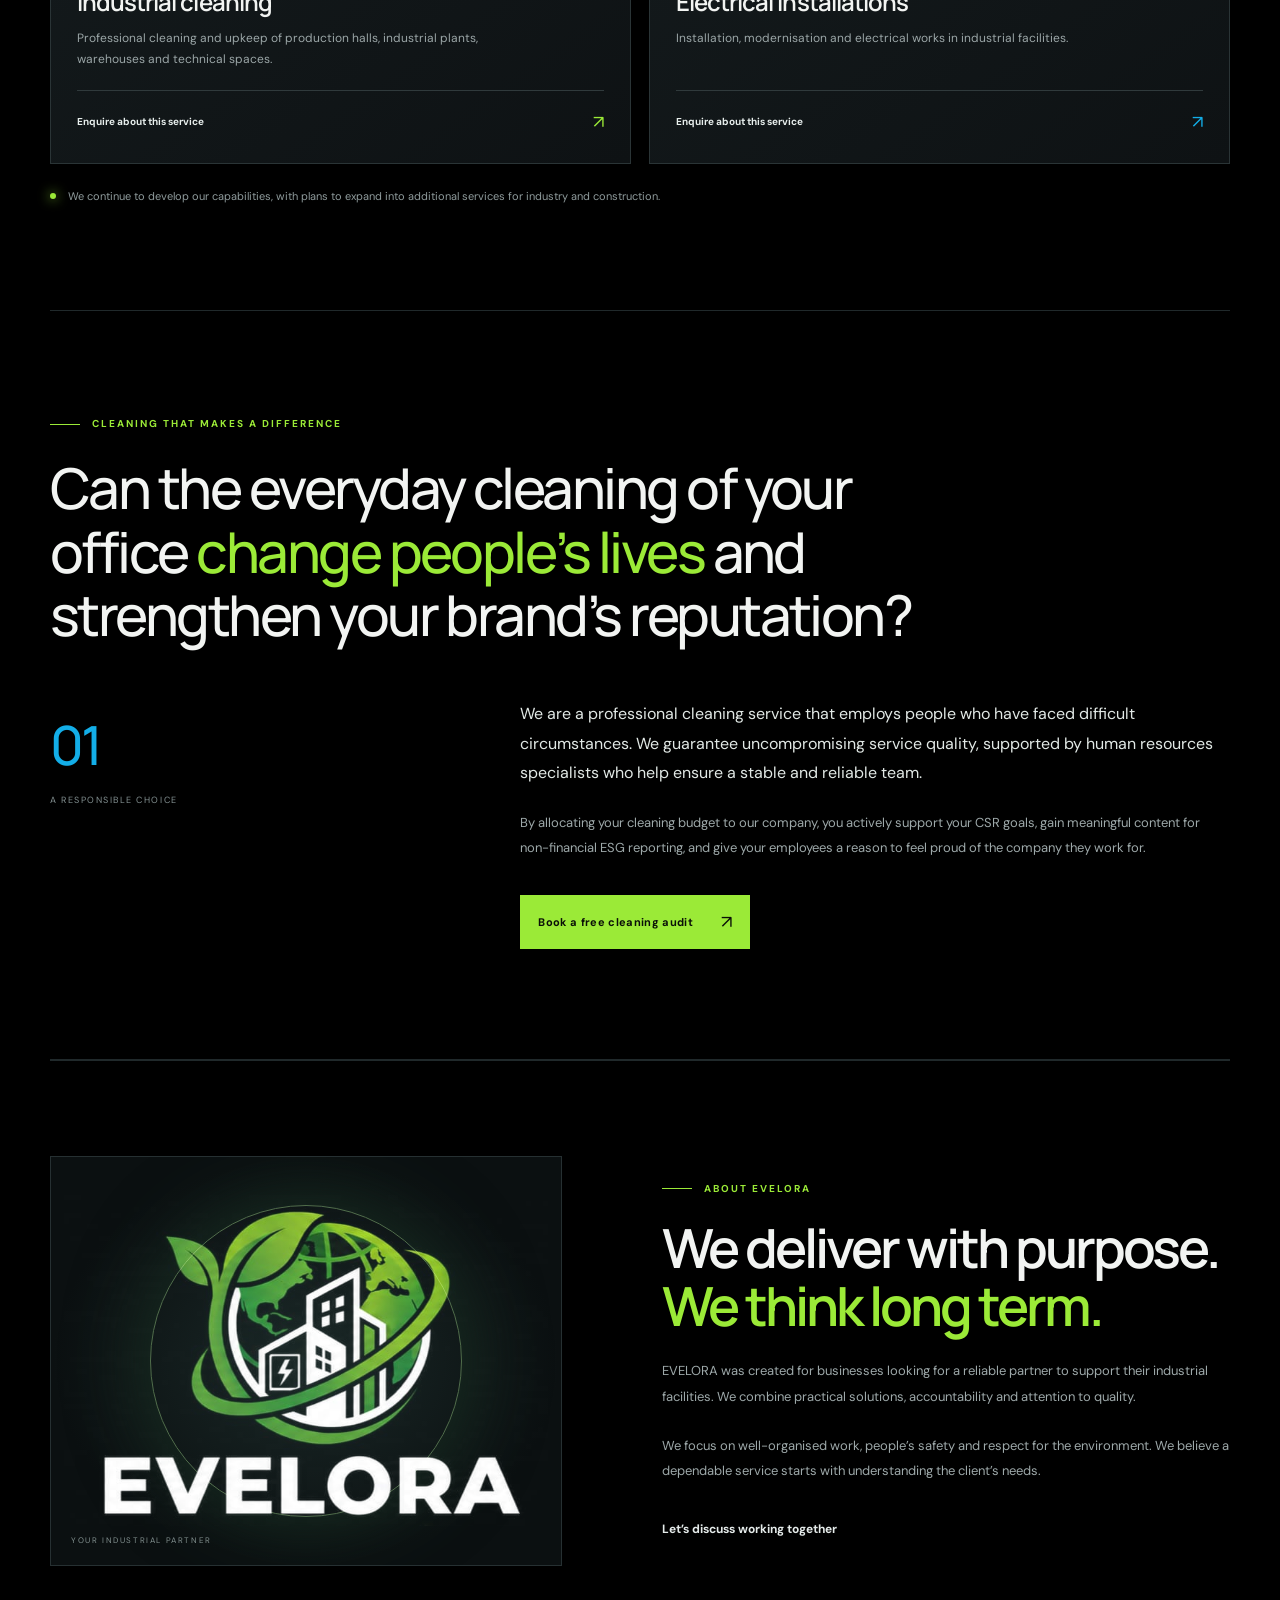
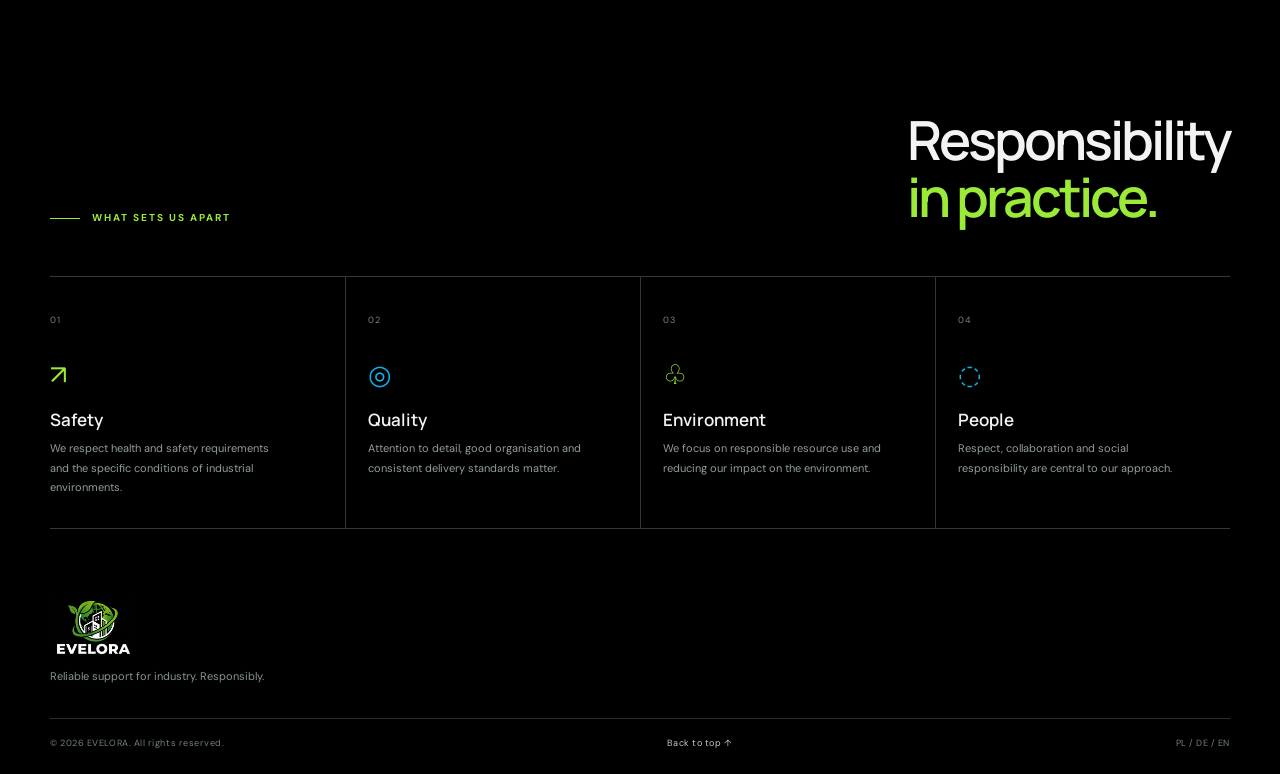
==== commit 5a63f688: "Remove literal <br> from heroProof text" ====
--- a/index.html
+++ b/index.html
@@ -53,7 +53,7 @@
         <h1 data-i18n-html="heroTitle">Przemysł działa.<br><em>My dbamy o resztę.</em></h1>
         <p class="hero-lead" data-i18n="heroLead">Kompleksowe utrzymanie czystości i instalacje elektryczne dla wymagających obiektów przemysłowych. Odpowiedzialnie, bezpiecznie i z dbałością o każdy detal.</p>
         <div class="hero-buttons"><a class="btn btn-primary" href="#services"><span data-i18n="heroButton">Poznaj nasze usługi</span><b>↗</b></a><a class="text-link" href="#about" data-i18n="heroSecondary">Poznaj EVELORA <span>→</span></a></div>
-        <div class="hero-proof"><div class="proof-mark">EVELORA<span>®</span></div><p data-i18n="heroProof">Jedna odpowiedzialna ekipa.<br />Wiele obszarów wsparcia.</p></div>
+        <div class="hero-proof"><div class="proof-mark">EVELORA<span>®</span></div><p data-i18n="heroProof">Jedna odpowiedzialna ekipa. Wiele obszarów wsparcia.</p></div>
       </div>
       <div class="hero-visual" aria-label="Industrial facility illustration">
         <div class="visual-grid"></div>
@@ -90,6 +90,6 @@
   </main>
 
   <footer class="site-footer section-wrap"><a class="footer-brand" href="#top"><img src="assets/sti-logo.jpeg" alt="EVELORA" /></a><p data-i18n="footerClaim">Solidne wsparcie dla przemysłu. Odpowiedzialnie.</p><div class="footer-bottom"><span>© <span id="year"></span> EVELORA. <span data-i18n="rights">Wszelkie prawa zastrzeżone.</span></span><a href="#top" data-i18n="backTop">Wróć na górę ↑</a><span>PL / DE / EN</span></div></footer>
-  <script src="script.js"></script>
+  <script src="script.js?v=20261121"></script>
 </body>
 </html>
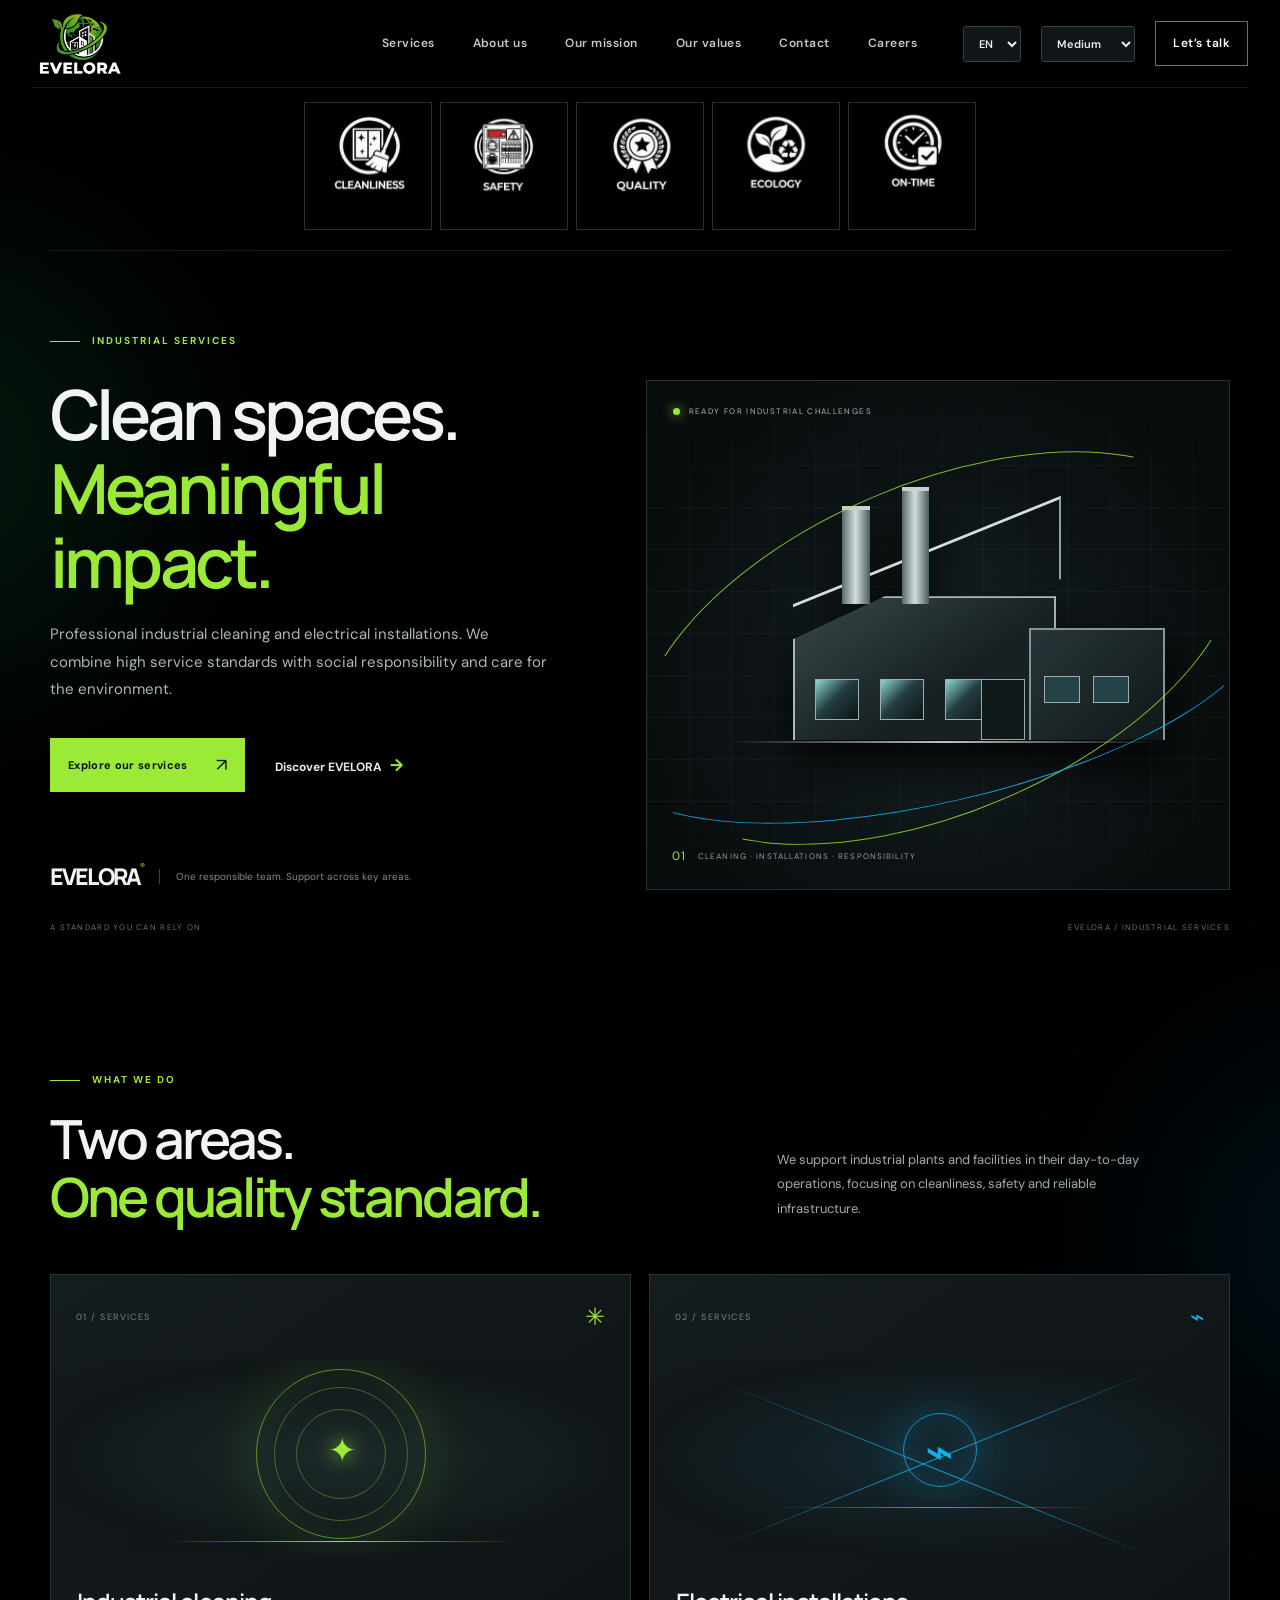
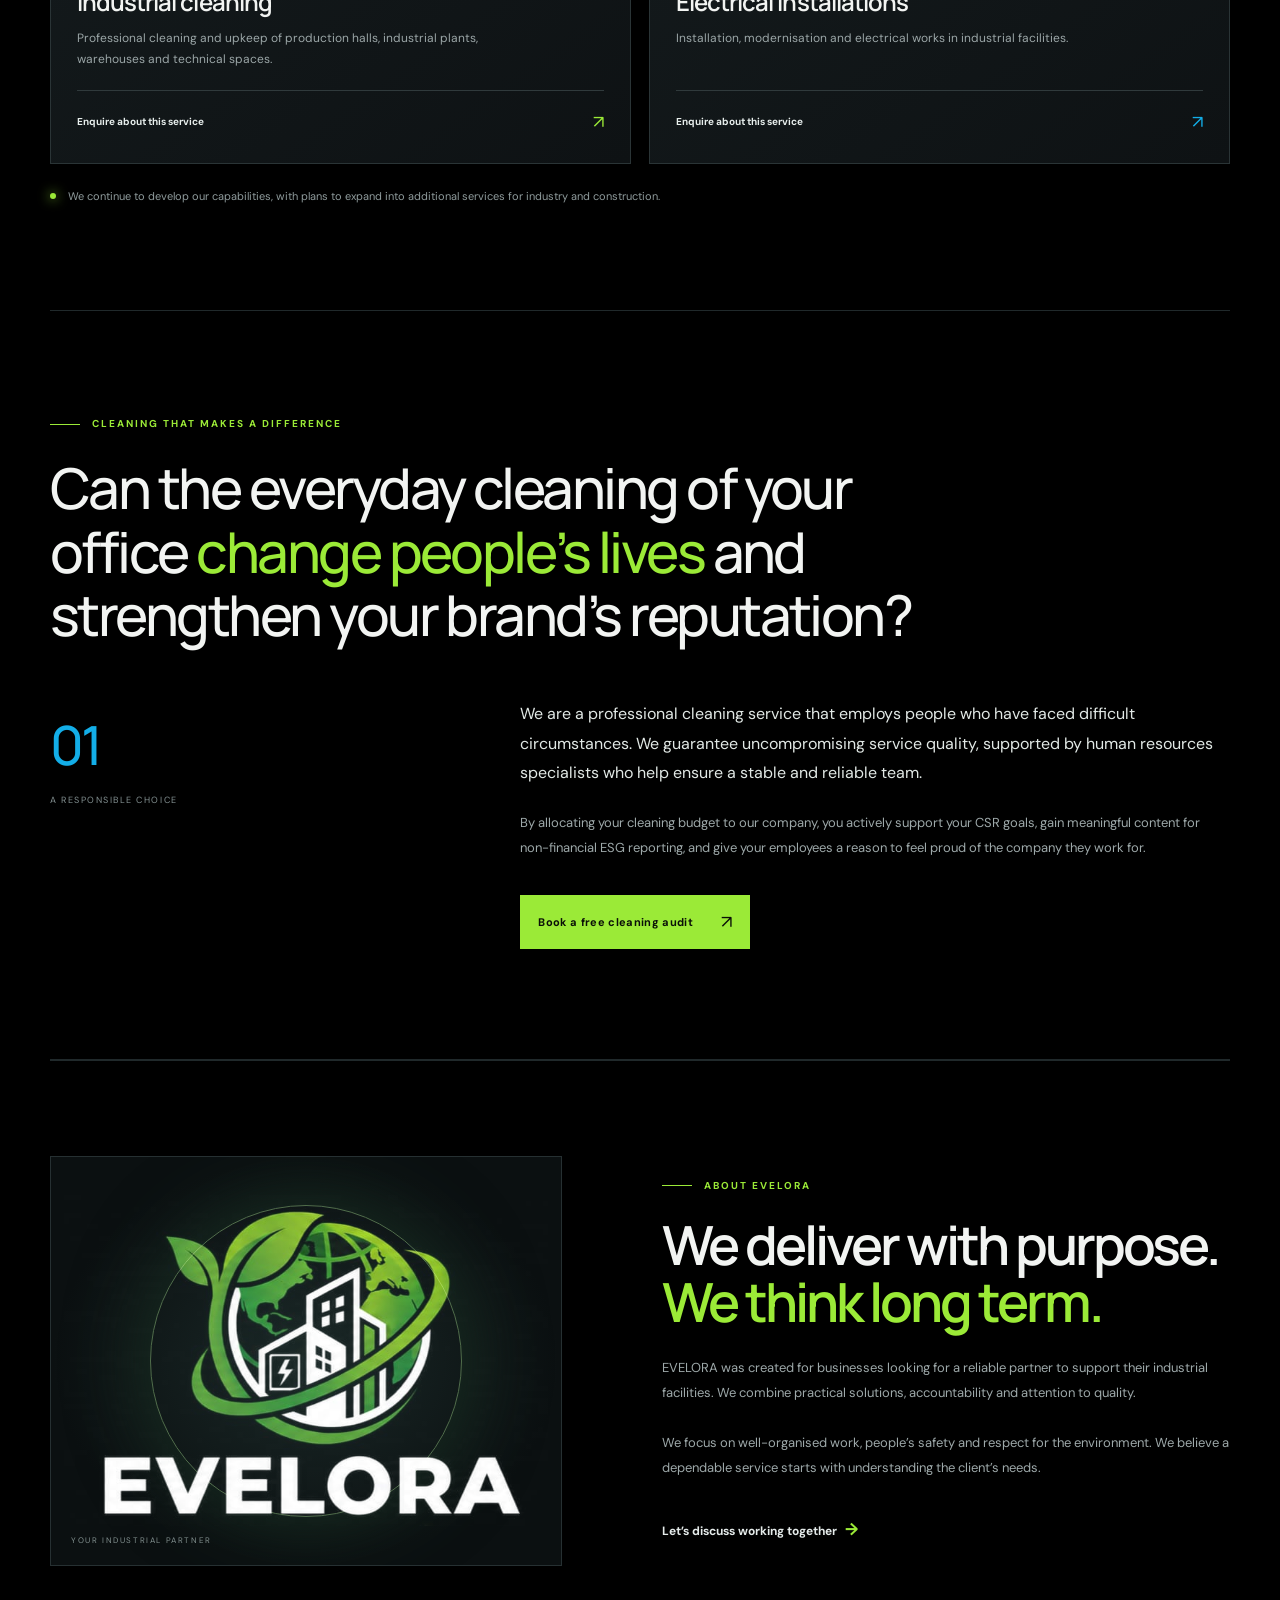
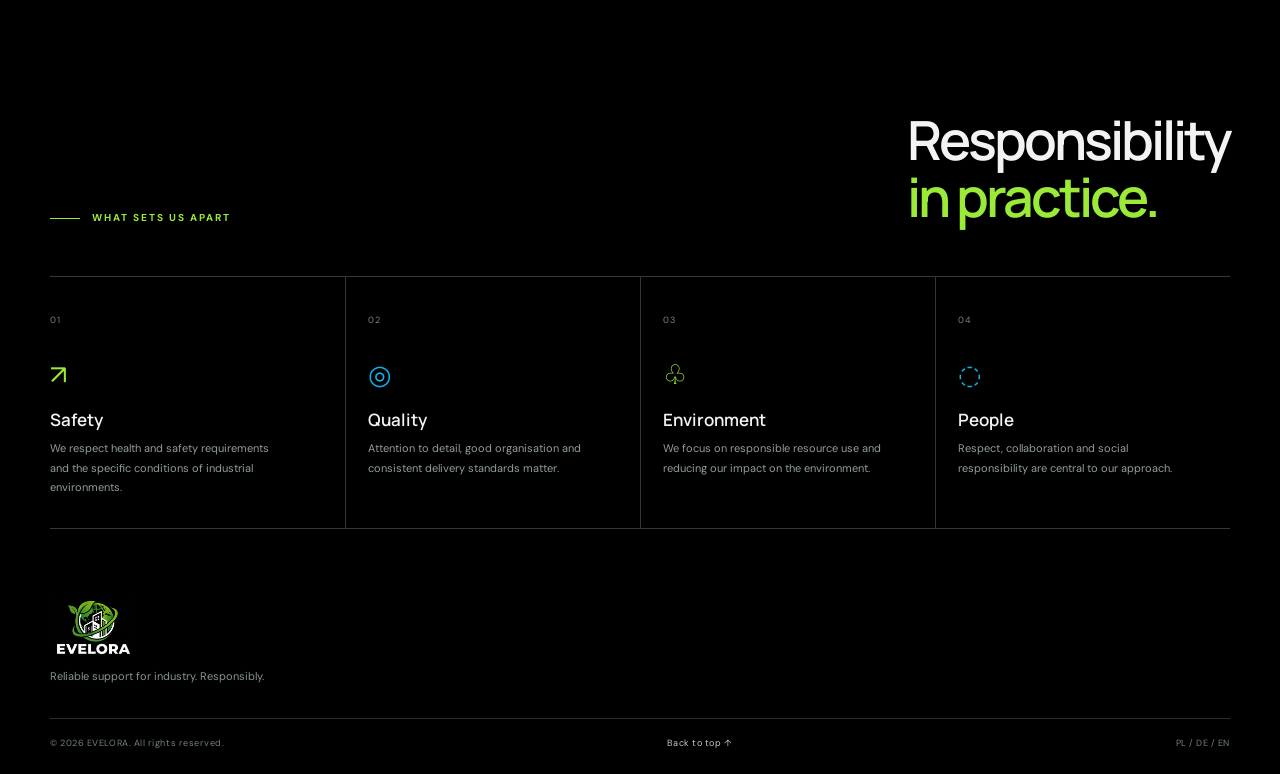
==== commit b1ec8a1d: "Fix Pages deploy, link arrows, titles, branding, and text size" ====
--- a/index.html
+++ b/index.html
@@ -52,7 +52,7 @@
         <div class="eyebrow"><span class="eyebrow-line"></span><span data-i18n="eyebrow">USŁUGI DLA PRZEMYSŁU</span></div>
         <h1 data-i18n-html="heroTitle">Przemysł działa.<br><em>My dbamy o resztę.</em></h1>
         <p class="hero-lead" data-i18n="heroLead">Kompleksowe utrzymanie czystości i instalacje elektryczne dla wymagających obiektów przemysłowych. Odpowiedzialnie, bezpiecznie i z dbałością o każdy detal.</p>
-        <div class="hero-buttons"><a class="btn btn-primary" href="#services"><span data-i18n="heroButton">Poznaj nasze usługi</span><b>↗</b></a><a class="text-link" href="#about" data-i18n="heroSecondary">Poznaj EVELORA <span>→</span></a></div>
+        <div class="hero-buttons"><a class="btn btn-primary" href="#services"><span data-i18n="heroButton">Poznaj nasze usługi</span><b>↗</b></a><a class="text-link" href="#about"><span data-i18n="heroSecondary">Poznaj EVELORA</span><span>→</span></a></div>
         <div class="hero-proof"><div class="proof-mark">EVELORA<span>®</span></div><p data-i18n="heroProof">Jedna odpowiedzialna ekipa. Wiele obszarów wsparcia.</p></div>
       </div>
       <div class="hero-visual" aria-label="Industrial facility illustration">
@@ -84,7 +84,7 @@
       <div class="impact-content"><div class="impact-mark"><span class="impact-number">01</span><span data-i18n="impactMark">ODPOWIEDZIALNY WYBÓR</span></div><div class="impact-copy"><p class="impact-lead" data-i18n="impactLead">Jesteśmy profesjonalnym serwisem sprzątającym, który zatrudnia osoby po przejściach. Gwarantujemy bezkompromisową jakość usług, nad którą czuwają specjaliści od zarządzania zasobami ludzkimi, zapewniając stabilność i rzetelność personelu.</p><p data-i18n="impactBody">Przekierowując budżet na utrzymanie czystości do naszej firmy, automatycznie realizujecie założenia CSR, zyskujecie materiał do raportów niefinansowych (ESG) i dajecie pracownikom powód do dumy z firmy, w której pracują.</p><a class="btn btn-primary impact-cta" href="kontakt.html"><span data-i18n="impactCta">Umów bezpłatny audyt czystości</span><b>↗</b></a></div></div>
     </section>
 
-    <section class="about section-wrap" id="about"><div class="about-visual"><img src="assets/sti-logo.jpeg" alt="EVELORA" /><span class="about-vertical" data-i18n="aboutVertical">PARTNER DLA PRZEMYSŁU</span></div><div class="about-copy"><div class="eyebrow"><span class="eyebrow-line"></span><span data-i18n="aboutEyebrow">POZNAJ EVELORA</span></div><h2 data-i18n-html="aboutTitle">Działamy konkretnie.<br /><em>Myślimy długofalowo.</em></h2><p data-i18n="aboutText">EVELORA powstało z myślą o firmach, które potrzebują rzetelnego partnera do obsługi obiektów przemysłowych. Łączymy praktyczne podejście, odpowiedzialność i dbałość o standard wykonania.</p><p data-i18n="aboutText2">Stawiamy na dobrą organizację pracy, bezpieczeństwo ludzi i poszanowanie środowiska. Wierzymy, że solidna usługa zaczyna się od zrozumienia potrzeb klienta.</p><a class="text-link" href="kontakt.html" data-i18n="aboutLink">Porozmawiajmy o współpracy <span>→</span></a></div></section>
+    <section class="about section-wrap" id="about"><div class="about-visual"><img src="assets/sti-logo.jpeg" alt="EVELORA" /><span class="about-vertical" data-i18n="aboutVertical">PARTNER DLA PRZEMYSŁU</span></div><div class="about-copy"><div class="eyebrow"><span class="eyebrow-line"></span><span data-i18n="aboutEyebrow">POZNAJ EVELORA</span></div><h2 data-i18n-html="aboutTitle">Działamy konkretnie.<br /><em>Myślimy długofalowo.</em></h2><p data-i18n="aboutText">EVELORA powstało z myślą o firmach, które potrzebują rzetelnego partnera do obsługi obiektów przemysłowych. Łączymy praktyczne podejście, odpowiedzialność i dbałość o standard wykonania.</p><p data-i18n="aboutText2">Stawiamy na dobrą organizację pracy, bezpieczeństwo ludzi i poszanowanie środowiska. Wierzymy, że solidna usługa zaczyna się od zrozumienia potrzeb klienta.</p><a class="text-link" href="kontakt.html"><span data-i18n="aboutLink">Porozmawiajmy o współpracy</span><span>→</span></a></div></section>
 
     <section class="values section-wrap" id="values"><div class="values-head"><div class="eyebrow"><span class="eyebrow-line"></span><span data-i18n="valuesEyebrow">CO NAS WYRÓŻNIA</span></div><h2 data-i18n-html="valuesTitle">Odpowiedzialność<br /><em>w praktyce.</em></h2></div><div class="values-grid"><article class="value-item"><span class="value-num">01</span><div class="value-symbol green-symbol">↗</div><h3 data-i18n="value1Title">Bezpieczeństwo</h3><p data-i18n="value1Text">Pracujemy z poszanowaniem zasad BHP i specyfiki środowiska przemysłowego.</p></article><article class="value-item"><span class="value-num">02</span><div class="value-symbol blue-symbol">◎</div><h3 data-i18n="value2Title">Jakość</h3><p data-i18n="value2Text">Liczy się dokładność, dobra organizacja i konsekwentny standard realizacji.</p></article><article class="value-item"><span class="value-num">03</span><div class="value-symbol green-symbol">♧</div><h3 data-i18n="value3Title">Środowisko</h3><p data-i18n="value3Text">Zwracamy uwagę na racjonalne wykorzystanie zasobów i ograniczanie wpływu na otoczenie.</p></article><article class="value-item"><span class="value-num">04</span><div class="value-symbol blue-symbol">◌</div><h3 data-i18n="value4Title">Ludzie</h3><p data-i18n="value4Text">Szacunek, współpraca i odpowiedzialność społeczna są częścią naszego podejścia.</p></article></div></section>
   </main>
--- a/styles.css
+++ b/styles.css
@@ -1,5 +1,5 @@
 @import url('https://fonts.googleapis.com/css2?family=DM+Sans:wght@400;500;600;700&family=Manrope:wght@400;500;600;700;800&display=swap');
-:root{--bg:#000;--panel:#101416;--panel2:#141a1c;--line:#293033;--white:#f2f4f2;--muted:#a2abad;--green:#9bea37;--blue:#13aee8;--font:'DM Sans',Arial,sans-serif;--display:'Manrope','DM Sans',Arial,sans-serif}*{box-sizing:border-box}html{scroll-behavior:smooth;scroll-padding-top:90px}body{margin:0;background:var(--bg);color:var(--white);font-family:var(--font);line-height:1.6;overflow-x:hidden}a{color:inherit;text-decoration:none}.ambient{position:absolute;pointer-events:none;filter:blur(110px);opacity:.11;border-radius:50%;z-index:-1}.ambient-one{width:420px;height:420px;background:#31d47d;top:250px;left:-270px}.ambient-two{width:380px;height:380px;background:#078ecb;top:1050px;right:-260px}.section-wrap{width:min(1180px,calc(100% - 64px));margin-inline:auto}.site-header{height:88px;width:min(1320px,calc(100% - 64px));margin:auto;display:flex;align-items:center;justify-content:space-between;border-bottom:1px solid rgba(255,255,255,.09);position:relative;z-index:10}.brand{width:94px;height:74px;display:flex;align-items:center;overflow:hidden}.brand img{width:100%;height:100%;object-fit:contain}.desktop-nav{display:flex;gap:38px;margin-left:auto;margin-right:46px}.desktop-nav a,.header-cta{font-size:0.75rem;font-weight:600;letter-spacing:.04em;color:#c2c9c9;transition:color .2s}.desktop-nav a:hover,.text-link:hover{color:var(--green)}.header-actions{display:flex;align-items:center;gap:20px}.language-select{background:#111719;color:#eaf0ef;border:1px solid #354044;border-radius:3px;padding:9px 11px;font:600 0.6875rem var(--font);cursor:pointer}.header-cta{border:1px solid #657174;padding:12px 17px;color:white}.header-cta:hover{border-color:var(--green);color:var(--green)}.menu-toggle{display:none;background:none;border:0;padding:8px}.menu-toggle span{display:block;width:22px;height:2px;background:#fff;margin:5px}.hero{min-height:670px;display:grid;grid-template-columns:1fr 1.04fr;align-items:center;gap:34px;padding-top:55px;position:relative}.hero-copy{padding:15px 0 60px;position:relative;z-index:2}.eyebrow{display:flex;align-items:center;gap:12px;color:var(--green);font-size:0.625rem;font-weight:700;letter-spacing:.2em}.eyebrow-line{height:1px;width:30px;background:var(--green)}h1,h2,h3,p{margin-top:0}h1,h2{font-family:var(--display);letter-spacing:-.055em;font-weight:600;line-height:1.07}h1{font-size:clamp(2.6875rem,5.4vw,4.375rem);margin:28px 0 22px}h1 em,h2 em{font-style:normal;color:var(--green)}.hero-lead{max-width:500px;color:#aeb7b8;font-size:0.9375rem;line-height:1.85}.hero-buttons{display:flex;align-items:center;gap:30px;margin-top:34px}.btn{display:inline-flex;align-items:center;justify-content:space-between;gap:28px;padding:15px 18px;border:0;font:700 0.6875rem var(--font);letter-spacing:.03em;cursor:pointer}.btn-primary{background:var(--green);color:#0b1008;transition:transform .2s,background .2s}.btn-primary:hover{background:#b4ff59;transform:translateY(-2px)}.btn b{font-size:1.125rem;font-weight:400}.text-link{font-size:0.75rem;font-weight:700;color:#e5ebea;transition:color .2s}.text-link span{color:var(--green);margin-left:8px;font-size:1.0625rem}.hero-proof{display:flex;align-items:center;gap:16px;margin-top:68px}.proof-mark{font:800 1.4375rem var(--display);letter-spacing:-.08em;color:#f1f3f2}.proof-mark span{font:0.625rem var(--font);vertical-align:top;color:var(--green)}.hero-proof p{font-size:0.625rem;line-height:1.5;color:#7f8a8c;margin:0;padding-left:16px;border-left:1px solid #3a4446}.hero-visual{height:510px;position:relative;overflow:hidden;background:radial-gradient(ellipse at 50% 56%,#1b2828 0%,#0d1315 48%,#090c0d 78%);border:1px solid #263033}.visual-grid{position:absolute;inset:0;background-image:linear-gradient(rgba(255,255,255,.035) 1px,transparent 1px),linear-gradient(90deg,rgba(255,255,255,.035) 1px,transparent 1px);background-size:42px 42px;mask-image:linear-gradient(transparent,#000 20%,#000 80%,transparent)}.visual-tag{position:absolute;top:24px;left:26px;z-index:4;font-size:0.5rem;letter-spacing:.17em;color:#aab4b4;display:flex;align-items:center;gap:9px}.tag-dot,.future-dot{width:7px;height:7px;border-radius:50%;background:var(--green);box-shadow:0 0 12px var(--green)}.visual-building{position:absolute;width:78%;height:48%;left:11%;top:27%;filter:drop-shadow(0 20px 25px #000)}.factory-main{position:absolute;left:18%;bottom:9%;width:58%;height:59%;border:2px solid #aab8b9;border-bottom:0;background:linear-gradient(145deg,#39484a,#172022 60%);clip-path:polygon(0 30%,35% 0,100% 0,100% 100%,0 100%)}.roof{position:absolute;left:18%;top:13%;width:59%;height:34%;border-top:3px solid #d4dddd;transform:skewY(-22deg);border-right:2px solid #91a1a3}.factory-wing{position:absolute;right:0;bottom:9%;width:30%;height:46%;border:2px solid #849597;background:linear-gradient(135deg,#283538,#101719);border-bottom:0}.factory-window{display:inline-block;width:17%;height:29%;margin:31% 0 0 8%;border:1px solid #9cb0b1;background:linear-gradient(135deg,#8dd6d0,#243e42 45%,#0b1416)}.factory-door{position:absolute;bottom:0;right:11%;height:43%;width:17%;border:1px solid #9aa8a8;background:#10191a}.wing-window{display:inline-block;width:27%;height:24%;margin:35% 0 0 10%;border:1px solid #9cb0b1;background:#244347}.stack{position:absolute;bottom:65%;width:6%;height:40%;background:linear-gradient(90deg,#58696b,#d4dddd 48%,#4b5b5d);border-top:4px solid #c7d0d0}.stack-one{left:29%}.stack-two{left:42%;height:48%;bottom:65%}.ground-line{position:absolute;bottom:8%;left:4%;width:95%;height:2px;background:linear-gradient(90deg,transparent,#b7c5c4,transparent)}.visual-orbit{position:absolute;border:1px solid transparent;border-radius:50%;transform:rotate(-23deg)}.orbit-green{width:110%;height:65%;left:-5%;top:20%;border-top-color:#9bea37;border-bottom-color:#9bea37;opacity:.8}.orbit-blue{width:115%;height:44%;left:-8%;top:39%;border-bottom-color:#12aee8;opacity:.9;transform:rotate(-13deg)}.visual-caption{position:absolute;bottom:23px;left:25px;right:25px;display:flex;align-items:center;gap:12px;font-size:0.5rem;letter-spacing:.14em;color:#94a0a1}.caption-number{color:var(--green);font-size:0.75rem}.hero-bottomline{position:absolute;bottom:18px;left:0;right:0;display:flex;justify-content:space-between;font-size:0.5rem;letter-spacing:.16em;color:#667173}.services{padding:120px 0 105px}.section-heading{display:grid;grid-template-columns:1fr .7fr;align-items:end;gap:80px;margin-bottom:48px}.section-heading h2,.about h2,.values h2,.contact h2{font-size:clamp(2.25rem,4.3vw,3.375rem);margin:22px 0 0}.section-heading>p{max-width:400px;color:var(--muted);font-size:0.8125rem;line-height:1.9;margin-bottom:4px}.service-grid{display:grid;grid-template-columns:1fr 1fr;gap:18px}.service-card{min-height:490px;background:linear-gradient(145deg,#151c1e,#0e1214);border:1px solid #2a3436;position:relative;overflow:hidden;display:flex;flex-direction:column}.card-top{padding:23px 25px;display:flex;justify-content:space-between;align-items:center;position:relative;z-index:2}.card-index{font-size:0.5625rem;letter-spacing:.16em;color:#788486}.card-icon{font-size:1.5rem;color:var(--green)}.service-electric .card-icon{color:var(--blue)}.service-art{height:195px;position:relative;overflow:hidden;background:radial-gradient(ellipse at center,#1c2929,#111718 68%,transparent)}.clean-ring{position:absolute;width:170px;height:170px;border:1px solid rgba(155,234,55,.55);border-radius:50%;left:calc(50% - 85px);top:10px;box-shadow:0 0 55px rgba(155,234,55,.12),inset 0 0 35px rgba(155,234,55,.08)}.clean-ring:before,.clean-ring:after{content:'';position:absolute;border:1px solid rgba(155,234,55,.35);border-radius:50%;inset:17px}.clean-ring:after{inset:39px}.clean-spark{position:absolute;left:calc(50% - 13px);top:65px;font-size:2.125rem;color:var(--green);text-shadow:0 0 20px #9bea37}.clean-lines{position:absolute;bottom:12px;left:20%;width:60%;height:1px;background:linear-gradient(90deg,transparent,var(--green),transparent)}.art-electric{background:radial-gradient(ellipse at center,#142a32,#111719 70%,transparent)}.electric-core{position:absolute;width:74px;height:74px;border:1px solid rgba(19,174,232,.8);border-radius:50%;left:calc(50% - 37px);top:54px;box-shadow:0 0 45px rgba(19,174,232,.24),inset 0 0 28px rgba(19,174,232,.15)}.electric-core:after{content:'⌁';position:absolute;inset:0;display:grid;place-items:center;font-size:3rem;color:var(--blue)}.electric-path{position:absolute;height:1px;background:linear-gradient(90deg,transparent,var(--blue),transparent);transform:rotate(-22deg);width:80%;left:10%;top:50%}.path-b{transform:rotate(22deg);top:57%}.path-c{transform:rotate(0);top:76%;width:55%;left:22%}.card-content{padding:20px 26px 26px;margin-top:auto}.card-content h3{font:600 1.5rem var(--display);letter-spacing:-.04em;margin-bottom:10px}.card-content p{font-size:0.75rem;line-height:1.8;color:#9ba6a7;max-width:430px;min-height:44px}.card-link{display:flex;justify-content:space-between;align-items:center;border-top:1px solid #303a3c;padding-top:17px;margin-top:18px;font-size:0.625rem;font-weight:700;color:#e8efed}.card-link b{font-size:1.125rem;color:var(--green);font-weight:400}.service-electric .card-link b{color:var(--blue)}.future-note{display:flex;align-items:center;gap:12px;color:#8f9b9c;font-size:0.6875rem;margin:24px 0 0}.future-dot{flex:none;width:6px;height:6px}.about{display:grid;grid-template-columns:.9fr 1fr;gap:100px;align-items:center;padding:95px 0 120px;border-top:1px solid #20292b}.about-visual{height:410px;position:relative;background:radial-gradient(ellipse at center,#1a2827,#0b1011 70%);border:1px solid #263032;display:flex;align-items:center;justify-content:center;overflow:hidden}.about-visual:before{content:'';position:absolute;width:310px;height:310px;border:1px solid #506d4b;border-radius:50%;box-shadow:0 0 80px #172d20}.about-visual img{position:relative;width:95%;height:95%;object-fit:contain;mix-blend-mode:screen}.about-vertical{position:absolute;bottom:18px;left:20px;font-size:0.5rem;letter-spacing:.2em;color:#82908f}.about-copy>p{color:#9da8a9;font-size:0.8125rem;line-height:1.95;margin:24px 0}.about-copy>p+p{margin-top:0}.about-copy .text-link{display:inline-block;margin-top:12px}.values{padding:25px 0 65px}.values-head{display:flex;justify-content:space-between;align-items:end;margin-bottom:50px}.values-head h2{margin:0}.values-grid{display:grid;grid-template-columns:repeat(4,1fr);border-top:1px solid #30393b;border-bottom:1px solid #30393b}.value-item{padding:28px 22px 30px 0;min-height:220px;position:relative}.value-item+.value-item{border-left:1px solid #30393b;padding-left:22px}.value-num{font-size:0.5625rem;letter-spacing:.15em;color:#778385}.value-symbol{font-size:1.6875rem;margin:22px 0 12px}.green-symbol{color:var(--green)}.blue-symbol{color:var(--blue)}.value-item h3{font:600 1.0625rem var(--display);margin-bottom:8px}.value-item p{font-size:0.6875rem;line-height:1.8;color:#929d9e;margin:0;max-width:230px}.contact{padding:0 0 110px}.contact-panel{background:linear-gradient(120deg,#151d1e,#0d1214);border:1px solid #2a3537;padding:55px;display:grid;grid-template-columns:1fr .8fr;gap:90px;position:relative;overflow:hidden}.contact-panel:after{content:'EVELORA';position:absolute;right:30%;bottom:-120px;font:800 16.25rem var(--display);color:rgba(255,255,255,.018);letter-spacing:-.1em;pointer-events:none}.contact-copy,.contact-form{position:relative;z-index:1}.contact h2{margin:23px 0}.contact-copy>p{max-width:430px;font-size:0.8125rem;line-height:1.9;color:#9ca8a9;margin-bottom:34px}.contact-detail{display:flex;flex-direction:column;gap:4px;margin-top:16px;color:#d4dcda;font-size:0.75rem}.detail-label{font-size:0.5rem;letter-spacing:.17em;color:#788486}.contact-form{display:flex;flex-direction:column;gap:8px}.contact-form label{font-size:0.625rem;color:#c1cbca;margin-top:8px}.contact-form input,.contact-form select,.contact-form textarea{width:100%;background:#0a0f10;border:1px solid #344043;color:#f2f4f2;padding:12px;font:0.75rem var(--font);border-radius:0;outline:none}.contact-form input:focus,.contact-form select:focus,.contact-form textarea:focus{border-color:var(--green)}.contact-form select option{background:#111}.contact-form textarea{resize:vertical}.form-submit{margin-top:12px;width:100%}.form-note{font-size:0.5625rem;line-height:1.6;color:#748082;margin:7px 0 0}.site-footer{padding:0 0 24px}.footer-brand{display:block;width:85px;height:66px;overflow:hidden}.footer-brand img{width:100%;height:100%;object-fit:contain}.site-footer>p{font-size:0.6875rem;color:#879394;margin:8px 0 32px}.footer-bottom{border-top:1px solid #263033;padding-top:17px;display:flex;justify-content:space-between;color:#748082;font-size:0.5625rem;letter-spacing:.06em}.footer-bottom a{color:#c2ccca}.sr-only{position:absolute;width:1px;height:1px;padding:0;margin:-1px;overflow:hidden;clip:rect(0,0,0,0);white-space:nowrap;border:0}
+:root{--bg:#000;--panel:#101416;--panel2:#141a1c;--line:#293033;--white:#f2f4f2;--muted:#a2abad;--green:#9bea37;--blue:#13aee8;--font:'DM Sans',Arial,sans-serif;--display:'Manrope','DM Sans',Arial,sans-serif}*{box-sizing:border-box}html{scroll-behavior:smooth;scroll-padding-top:90px}body{margin:0;background:var(--bg);color:var(--white);font-family:var(--font);line-height:1.6;overflow-x:hidden}a{color:inherit;text-decoration:none}.ambient{position:absolute;pointer-events:none;filter:blur(110px);opacity:.11;border-radius:50%;z-index:-1}.ambient-one{width:420px;height:420px;background:#31d47d;top:250px;left:-270px}.ambient-two{width:380px;height:380px;background:#078ecb;top:1050px;right:-260px}.section-wrap{width:min(1180px,calc(100% - 64px));margin-inline:auto}.site-header{height:88px;width:min(1320px,calc(100% - 64px));margin:auto;display:flex;align-items:center;justify-content:space-between;border-bottom:1px solid rgba(255,255,255,.09);position:relative;z-index:10}.brand{width:94px;height:74px;display:flex;align-items:center;overflow:hidden}.brand img{width:100%;height:100%;object-fit:contain}.desktop-nav{display:flex;gap:38px;margin-left:auto;margin-right:46px}.desktop-nav a,.header-cta{font-size:0.75rem;font-weight:600;letter-spacing:.04em;color:#c2c9c9;transition:color .2s}.desktop-nav a:hover,.text-link:hover{color:var(--green)}.header-actions{display:flex;align-items:center;gap:20px}.language-select{background:#111719;color:#eaf0ef;border:1px solid #354044;border-radius:3px;padding:9px 11px;font:600 0.6875rem var(--font);cursor:pointer}.header-cta{border:1px solid #657174;padding:12px 17px;color:white}.header-cta:hover{border-color:var(--green);color:var(--green)}.menu-toggle{display:none;background:none;border:0;padding:8px}.menu-toggle span{display:block;width:22px;height:2px;background:#fff;margin:5px}.hero{min-height:670px;display:grid;grid-template-columns:1fr 1.04fr;align-items:center;gap:34px;padding-top:55px;position:relative}.hero-copy{padding:15px 0 60px;position:relative;z-index:2}.eyebrow{display:flex;align-items:center;gap:12px;color:var(--green);font-size:0.625rem;font-weight:700;letter-spacing:.2em}.eyebrow-line{height:1px;width:30px;background:var(--green)}h1,h2,h3,p{margin-top:0}h1,h2{font-family:var(--display);letter-spacing:-.055em;font-weight:600;line-height:1.07}h1{font-size:clamp(2.6875rem,5.4vw,4.375rem);margin:28px 0 22px}h1 em,h2 em{font-style:normal;color:var(--green)}.hero-lead{max-width:500px;color:#aeb7b8;font-size:0.9375rem;line-height:1.85}.hero-buttons{display:flex;align-items:center;gap:30px;margin-top:34px}.btn{display:inline-flex;align-items:center;justify-content:space-between;gap:28px;padding:15px 18px;border:0;font:700 0.6875rem var(--font);letter-spacing:.03em;cursor:pointer}.btn-primary{background:var(--green);color:#0b1008;transition:transform .2s,background .2s}.btn-primary:hover{background:#b4ff59;transform:translateY(-2px)}.btn b{font-size:1.125rem;font-weight:400}.text-link{font-size:0.75rem;font-weight:700;color:#e5ebea;transition:color .2s}.text-link span:last-child{color:var(--green);margin-left:8px;font-size:1.0625rem}.hero-proof{display:flex;align-items:center;gap:16px;margin-top:68px}.proof-mark{font:800 1.4375rem var(--display);letter-spacing:-.08em;color:#f1f3f2}.proof-mark span{font:0.625rem var(--font);vertical-align:top;color:var(--green)}.hero-proof p{font-size:0.625rem;line-height:1.5;color:#7f8a8c;margin:0;padding-left:16px;border-left:1px solid #3a4446}.hero-visual{height:510px;position:relative;overflow:hidden;background:radial-gradient(ellipse at 50% 56%,#1b2828 0%,#0d1315 48%,#090c0d 78%);border:1px solid #263033}.visual-grid{position:absolute;inset:0;background-image:linear-gradient(rgba(255,255,255,.035) 1px,transparent 1px),linear-gradient(90deg,rgba(255,255,255,.035) 1px,transparent 1px);background-size:42px 42px;mask-image:linear-gradient(transparent,#000 20%,#000 80%,transparent)}.visual-tag{position:absolute;top:24px;left:26px;z-index:4;font-size:0.5rem;letter-spacing:.17em;color:#aab4b4;display:flex;align-items:center;gap:9px}.tag-dot,.future-dot{width:7px;height:7px;border-radius:50%;background:var(--green);box-shadow:0 0 12px var(--green)}.visual-building{position:absolute;width:78%;height:48%;left:11%;top:27%;filter:drop-shadow(0 20px 25px #000)}.factory-main{position:absolute;left:18%;bottom:9%;width:58%;height:59%;border:2px solid #aab8b9;border-bottom:0;background:linear-gradient(145deg,#39484a,#172022 60%);clip-path:polygon(0 30%,35% 0,100% 0,100% 100%,0 100%)}.roof{position:absolute;left:18%;top:13%;width:59%;height:34%;border-top:3px solid #d4dddd;transform:skewY(-22deg);border-right:2px solid #91a1a3}.factory-wing{position:absolute;right:0;bottom:9%;width:30%;height:46%;border:2px solid #849597;background:linear-gradient(135deg,#283538,#101719);border-bottom:0}.factory-window{display:inline-block;width:17%;height:29%;margin:31% 0 0 8%;border:1px solid #9cb0b1;background:linear-gradient(135deg,#8dd6d0,#243e42 45%,#0b1416)}.factory-door{position:absolute;bottom:0;right:11%;height:43%;width:17%;border:1px solid #9aa8a8;background:#10191a}.wing-window{display:inline-block;width:27%;height:24%;margin:35% 0 0 10%;border:1px solid #9cb0b1;background:#244347}.stack{position:absolute;bottom:65%;width:6%;height:40%;background:linear-gradient(90deg,#58696b,#d4dddd 48%,#4b5b5d);border-top:4px solid #c7d0d0}.stack-one{left:29%}.stack-two{left:42%;height:48%;bottom:65%}.ground-line{position:absolute;bottom:8%;left:4%;width:95%;height:2px;background:linear-gradient(90deg,transparent,#b7c5c4,transparent)}.visual-orbit{position:absolute;border:1px solid transparent;border-radius:50%;transform:rotate(-23deg)}.orbit-green{width:110%;height:65%;left:-5%;top:20%;border-top-color:#9bea37;border-bottom-color:#9bea37;opacity:.8}.orbit-blue{width:115%;height:44%;left:-8%;top:39%;border-bottom-color:#12aee8;opacity:.9;transform:rotate(-13deg)}.visual-caption{position:absolute;bottom:23px;left:25px;right:25px;display:flex;align-items:center;gap:12px;font-size:0.5rem;letter-spacing:.14em;color:#94a0a1}.caption-number{color:var(--green);font-size:0.75rem}.hero-bottomline{position:absolute;bottom:18px;left:0;right:0;display:flex;justify-content:space-between;font-size:0.5rem;letter-spacing:.16em;color:#667173}.services{padding:120px 0 105px}.section-heading{display:grid;grid-template-columns:1fr .7fr;align-items:end;gap:80px;margin-bottom:48px}.section-heading h2,.about h2,.values h2,.contact h2{font-size:clamp(2.25rem,4.3vw,3.375rem);margin:22px 0 0}.section-heading>p{max-width:400px;color:var(--muted);font-size:0.8125rem;line-height:1.9;margin-bottom:4px}.service-grid{display:grid;grid-template-columns:1fr 1fr;gap:18px}.service-card{min-height:490px;background:linear-gradient(145deg,#151c1e,#0e1214);border:1px solid #2a3436;position:relative;overflow:hidden;display:flex;flex-direction:column}.card-top{padding:23px 25px;display:flex;justify-content:space-between;align-items:center;position:relative;z-index:2}.card-index{font-size:0.5625rem;letter-spacing:.16em;color:#788486}.card-icon{font-size:1.5rem;color:var(--green)}.service-electric .card-icon{color:var(--blue)}.service-art{height:195px;position:relative;overflow:hidden;background:radial-gradient(ellipse at center,#1c2929,#111718 68%,transparent)}.clean-ring{position:absolute;width:170px;height:170px;border:1px solid rgba(155,234,55,.55);border-radius:50%;left:calc(50% - 85px);top:10px;box-shadow:0 0 55px rgba(155,234,55,.12),inset 0 0 35px rgba(155,234,55,.08)}.clean-ring:before,.clean-ring:after{content:'';position:absolute;border:1px solid rgba(155,234,55,.35);border-radius:50%;inset:17px}.clean-ring:after{inset:39px}.clean-spark{position:absolute;left:calc(50% - 13px);top:65px;font-size:2.125rem;color:var(--green);text-shadow:0 0 20px #9bea37}.clean-lines{position:absolute;bottom:12px;left:20%;width:60%;height:1px;background:linear-gradient(90deg,transparent,var(--green),transparent)}.art-electric{background:radial-gradient(ellipse at center,#142a32,#111719 70%,transparent)}.electric-core{position:absolute;width:74px;height:74px;border:1px solid rgba(19,174,232,.8);border-radius:50%;left:calc(50% - 37px);top:54px;box-shadow:0 0 45px rgba(19,174,232,.24),inset 0 0 28px rgba(19,174,232,.15)}.electric-core:after{content:'⌁';position:absolute;inset:0;display:grid;place-items:center;font-size:3rem;color:var(--blue)}.electric-path{position:absolute;height:1px;background:linear-gradient(90deg,transparent,var(--blue),transparent);transform:rotate(-22deg);width:80%;left:10%;top:50%}.path-b{transform:rotate(22deg);top:57%}.path-c{transform:rotate(0);top:76%;width:55%;left:22%}.card-content{padding:20px 26px 26px;margin-top:auto}.card-content h3{font:600 1.5rem var(--display);letter-spacing:-.04em;margin-bottom:10px}.card-content p{font-size:0.75rem;line-height:1.8;color:#9ba6a7;max-width:430px;min-height:44px}.card-link{display:flex;justify-content:space-between;align-items:center;border-top:1px solid #303a3c;padding-top:17px;margin-top:18px;font-size:0.625rem;font-weight:700;color:#e8efed}.card-link b{font-size:1.125rem;color:var(--green);font-weight:400}.service-electric .card-link b{color:var(--blue)}.future-note{display:flex;align-items:center;gap:12px;color:#8f9b9c;font-size:0.6875rem;margin:24px 0 0}.future-dot{flex:none;width:6px;height:6px}.about{display:grid;grid-template-columns:.9fr 1fr;gap:100px;align-items:center;padding:95px 0 120px;border-top:1px solid #20292b}.about-visual{height:410px;position:relative;background:radial-gradient(ellipse at center,#1a2827,#0b1011 70%);border:1px solid #263032;display:flex;align-items:center;justify-content:center;overflow:hidden}.about-visual:before{content:'';position:absolute;width:310px;height:310px;border:1px solid #506d4b;border-radius:50%;box-shadow:0 0 80px #172d20}.about-visual img{position:relative;width:95%;height:95%;object-fit:contain;mix-blend-mode:screen}.about-vertical{position:absolute;bottom:18px;left:20px;font-size:0.5rem;letter-spacing:.2em;color:#82908f}.about-copy>p{color:#9da8a9;font-size:0.8125rem;line-height:1.95;margin:24px 0}.about-copy>p+p{margin-top:0}.about-copy .text-link{display:inline-block;margin-top:12px}.values{padding:25px 0 65px}.values-head{display:flex;justify-content:space-between;align-items:end;margin-bottom:50px}.values-head h2{margin:0}.values-grid{display:grid;grid-template-columns:repeat(4,1fr);border-top:1px solid #30393b;border-bottom:1px solid #30393b}.value-item{padding:28px 22px 30px 0;min-height:220px;position:relative}.value-item+.value-item{border-left:1px solid #30393b;padding-left:22px}.value-num{font-size:0.5625rem;letter-spacing:.15em;color:#778385}.value-symbol{font-size:1.6875rem;margin:22px 0 12px}.green-symbol{color:var(--green)}.blue-symbol{color:var(--blue)}.value-item h3{font:600 1.0625rem var(--display);margin-bottom:8px}.value-item p{font-size:0.6875rem;line-height:1.8;color:#929d9e;margin:0;max-width:230px}.contact{padding:0 0 110px}.contact-panel{background:linear-gradient(120deg,#151d1e,#0d1214);border:1px solid #2a3537;padding:55px;display:grid;grid-template-columns:1fr .8fr;gap:90px;position:relative;overflow:hidden}.contact-panel:after{content:'EVELORA';position:absolute;right:30%;bottom:-120px;font:800 16.25rem var(--display);color:rgba(255,255,255,.018);letter-spacing:-.1em;pointer-events:none}.contact-copy,.contact-form{position:relative;z-index:1}.contact h2{margin:23px 0}.contact-copy>p{max-width:430px;font-size:0.8125rem;line-height:1.9;color:#9ca8a9;margin-bottom:34px}.contact-detail{display:flex;flex-direction:column;gap:4px;margin-top:16px;color:#d4dcda;font-size:0.75rem}.detail-label{font-size:0.5rem;letter-spacing:.17em;color:#788486}.contact-form{display:flex;flex-direction:column;gap:8px}.contact-form label{font-size:0.625rem;color:#c1cbca;margin-top:8px}.contact-form input,.contact-form select,.contact-form textarea{width:100%;background:#0a0f10;border:1px solid #344043;color:#f2f4f2;padding:12px;font:0.75rem var(--font);border-radius:0;outline:none}.contact-form input:focus,.contact-form select:focus,.contact-form textarea:focus{border-color:var(--green)}.contact-form select option{background:#111}.contact-form textarea{resize:vertical}.form-submit{margin-top:12px;width:100%}.form-note{font-size:0.5625rem;line-height:1.6;color:#748082;margin:7px 0 0}.site-footer{padding:0 0 24px}.footer-brand{display:block;width:85px;height:66px;overflow:hidden}.footer-brand img{width:100%;height:100%;object-fit:contain}.site-footer>p{font-size:0.6875rem;color:#879394;margin:8px 0 32px}.footer-bottom{border-top:1px solid #263033;padding-top:17px;display:flex;justify-content:space-between;color:#748082;font-size:0.5625rem;letter-spacing:.06em}.footer-bottom a{color:#c2ccca}.sr-only{position:absolute;width:1px;height:1px;padding:0;margin:-1px;overflow:hidden;clip:rect(0,0,0,0);white-space:nowrap;border:0}
 .standards-grid{display:grid;grid-template-columns:repeat(5,minmax(0,1fr));gap:14px}.standard-item{margin:0;padding:8px;background:#0a0d0e;border:1px solid #273033;overflow:hidden}.standard-item img{display:block;width:100%;aspect-ratio:1;object-fit:contain;background:#000}@media(max-width:900px){.desktop-nav{gap:20px;margin-right:22px}.hero{grid-template-columns:1fr 1fr;min-height:600px}.hero-visual{height:430px}.about{gap:45px}.contact-panel{gap:40px;padding:40px}.values-grid{grid-template-columns:repeat(2,1fr)}.value-item:nth-child(3){border-left:0;padding-left:0;border-top:1px solid #30393b}.value-item:nth-child(4){border-top:1px solid #30393b}}
 @media(max-width:680px){.standards-heading{grid-template-columns:1fr;gap:14px}.standards-heading .eyebrow{grid-column:auto}.standards-grid{grid-template-columns:repeat(2,minmax(0,1fr));gap:10px}.section-wrap,.site-header{width:calc(100% - 38px)}.site-header{height:72px}.brand{width:75px;height:62px}.desktop-nav{display:none;position:absolute;top:72px;left:-19px;right:-19px;background:#0d1214;border-bottom:1px solid #303a3c;padding:22px 24px;flex-direction:column;gap:20px}.desktop-nav.open{display:flex}.header-actions{gap:10px}.header-cta{display:none}.menu-toggle{display:block}.hero{display:flex;flex-direction:column;align-items:stretch;padding-top:58px;gap:18px;min-height:0}.hero-copy{padding:0 0 20px}.hero h1{font-size:clamp(2.6875rem,12vw,3.75rem)}.hero-lead{font-size:0.8125rem}.hero-proof{margin-top:38px}.hero-visual{height:360px}.hero-bottomline{position:static;padding:20px 0 0;font-size:0.4375rem}.services{padding:85px 0 75px}.section-heading{display:block;margin-bottom:30px}.section-heading>p{margin-top:24px}.section-heading h2,.about h2,.values h2,.contact h2{font-size:2.4375rem}.service-grid{grid-template-columns:1fr;gap:14px}.service-card{min-height:460px}.about{grid-template-columns:1fr;gap:35px;padding:70px 0 85px}.about-visual{height:320px}.about-visual:before{width:250px;height:250px}.about-visual img{width:100%;height:100%}.values{padding:0 0 85px}.values-head{display:block;margin-bottom:32px}.values-head h2{margin-top:20px}.values-grid{grid-template-columns:1fr 1fr}.value-item{padding:22px 12px 24px 0;min-height:205px}.value-item+.value-item{padding-left:13px}.value-item:nth-child(3){padding-left:0}.value-item h3{font-size:0.9375rem}.value-item p{font-size:0.625rem}.contact{padding-bottom:75px}.contact-panel{grid-template-columns:1fr;padding:30px 22px;gap:32px}.contact-panel:after{font-size:11.25rem;right:0}.contact-copy>p{font-size:0.75rem}.footer-bottom{gap:12px;flex-wrap:wrap;font-size:0.5rem}.footer-bottom span:first-child{width:100%}}
 
